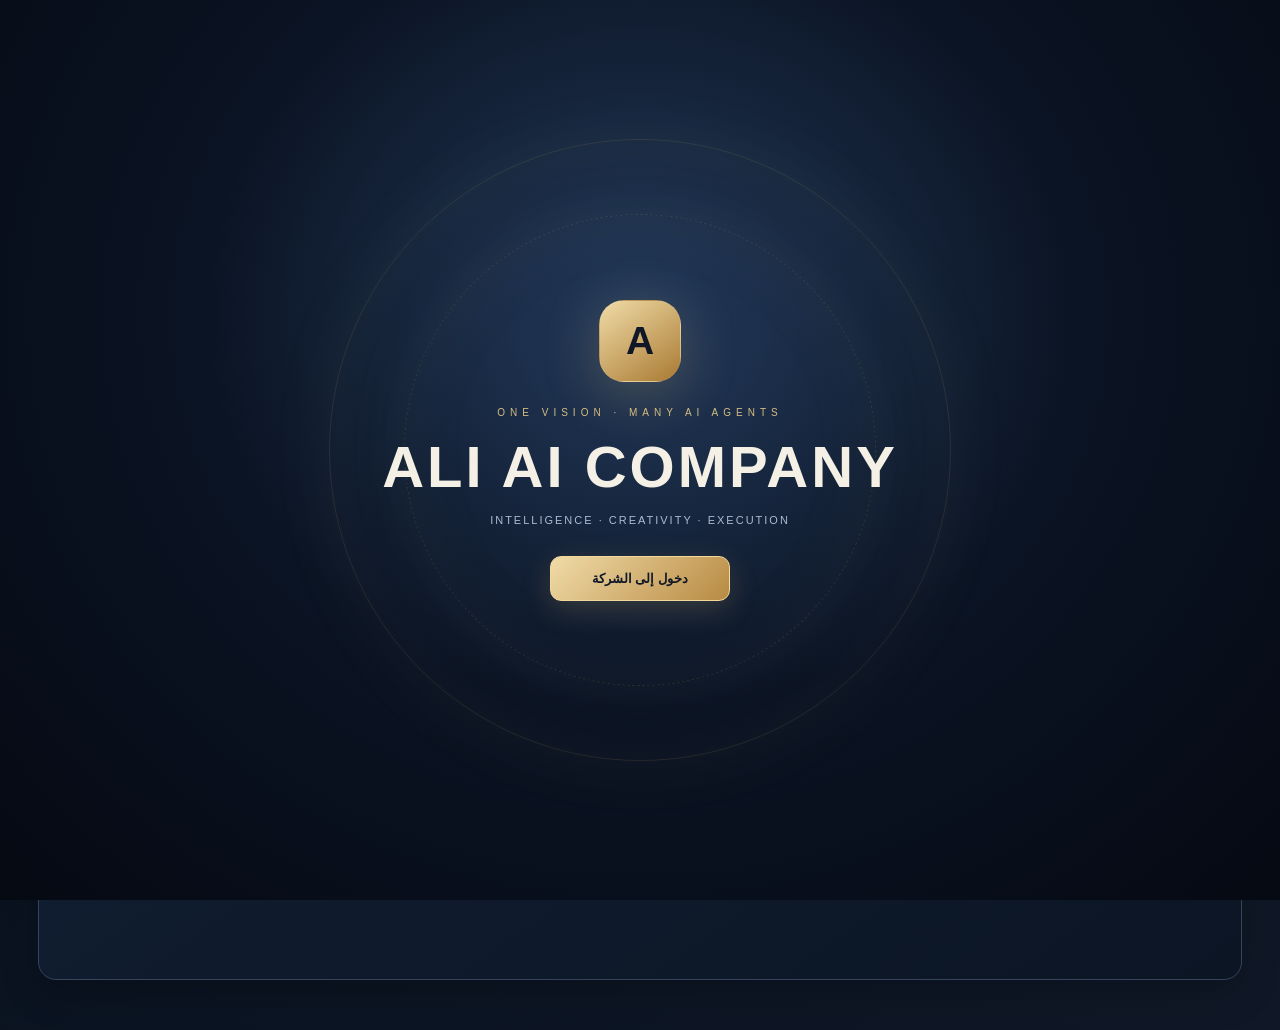
==== index.html @ aee8dacb "Fix conversation unlock header routing" ====
<!doctype html><html lang="ar" dir="rtl"><head><meta charset="utf-8"><meta name="viewport" content="width=device-width,initial-scale=1"><meta name="theme-color" content="#071321"><title>ALI AI COMPANY — Ceiling View</title>
<style>
:root{--bg:#071321;--panel:#102238;--line:#344d65;--gold:#d9b66b;--muted:#9db1c5;--text:#eef4fa}*{box-sizing:border-box}body{margin:0;background:radial-gradient(ellipse at 50% -15%,#25425e,transparent 50%),var(--bg);color:var(--text);font-family:Tahoma,Arial}header{padding:15px 22px;display:flex;justify-content:space-between;align-items:center;border-bottom:1px solid #30445a;background:#081522}.brand{display:flex;gap:12px;align-items:center}.mark{width:43px;height:43px;border:1px solid var(--gold);border-radius:12px;display:grid;place-items:center;color:var(--gold);font-size:20px;font-weight:bold}.brand h1{font-size:16px;margin:0;letter-spacing:1px}.brand small{display:block;color:var(--muted);font-size:10px;margin-top:5px;letter-spacing:2px}.live{color:#91e5bf;background:#12352c;border:1px solid #326b59;border-radius:30px;padding:8px 12px;font-size:10px}main{max-width:1600px;margin:auto;padding:20px}.intro{display:flex;justify-content:space-between;align-items:end;gap:15px;margin-bottom:15px}.intro h2{font-size:23px;margin:0 0 7px}.intro p{font-size:12px;line-height:1.9;color:var(--muted);margin:0}.stats{display:flex;gap:8px;flex-wrap:wrap}.stat,.panel{background:linear-gradient(145deg,#12283e,#0b1929);border:1px solid var(--line);border-radius:14px}.stat{padding:9px 13px;min-width:95px}.stat b{display:block;color:var(--gold);font-size:19px}.stat span{font-size:10px;color:var(--muted)}.layout{display:grid;grid-template-columns:minmax(0,1fr) 290px;gap:14px}.panel{overflow:hidden;box-shadow:0 15px 45px #0004}.panelhead{padding:13px 15px;border-bottom:1px solid var(--line);display:flex;justify-content:space-between;font-size:12px}.panelhead span{font-size:10px;color:var(--muted)}.viewport{padding:10px;background:#071522;overflow:auto}.viewport canvas{display:block;width:100%;min-width:950px;height:auto;border-radius:7px}.controls{display:flex;flex-wrap:wrap;gap:8px;padding:12px}button{border:1px solid #405b73;border-radius:9px;background:#172e45;color:var(--text);padding:10px 13px;font:inherit;font-size:11px;cursor:pointer}button:hover{border-color:var(--gold);color:var(--gold)}button.primary{background:linear-gradient(135deg,#c49a4e,#e5cf91);color:#172538;border:0;font-weight:bold}.side{display:flex;flex-direction:column;gap:12px}.side .panel{padding:14px}.side h3{font-size:13px;margin:0 0 12px}.employees{display:flex;flex-direction:column;gap:6px;max-height:380px;overflow:auto}.employee{display:flex;align-items:center;gap:9px;padding:8px;border:1px solid transparent;border-radius:8px;cursor:pointer}.employee.active,.employee:hover{background:#1a334a;border-color:#647d94}.face{width:30px;height:30px;border-radius:9px;background:#2d455c;color:var(--gold);display:grid;place-items:center;font-size:10px}.employee strong{font-size:10px;display:block}.employee small{font-size:9px;color:var(--muted)}.detail,.note{font-size:11px;color:var(--muted);line-height:2}.detail b{color:var(--text)}.log{max-height:170px;overflow:auto}.log div{font-size:10px;line-height:1.8;border-right:2px solid var(--gold);padding:2px 9px;margin-bottom:7px}.log time{display:block;color:#849bb0;font-size:9px}.note{font-size:10px;line-height:1.8;margin:9px 0 0}@media(max-width:1000px){.layout{grid-template-columns:1fr}.side{display:grid;grid-template-columns:1fr 1fr}.intro{display:block}.stats{margin-top:12px}}.tabs{display:flex;gap:8px;flex-wrap:wrap;margin:18px 0 14px}.tabs button{padding:11px 18px;border-radius:10px}.tabs button.active{background:linear-gradient(135deg,#c49a4e,#e5cf91);color:#172538;border-color:#e5cf91;font-weight:bold}.tabview{display:none}.tabview.active{display:block}.directory-grid{display:grid;grid-template-columns:minmax(0,1fr) 320px;gap:14px}.company-grid{display:grid;grid-template-columns:repeat(2,minmax(0,1fr));gap:12px}.info-card{background:#0b1b2b;border:1px solid #344d65;border-radius:12px;padding:15px;line-height:2;font-size:12px}.info-card h3{color:#e4c47e;margin:0 0 8px;font-size:14px}.task-card{padding:12px;border:1px solid #344d65;border-radius:10px;background:#0b1b2b;font-size:11px;line-height:1.9}.task-card strong{color:#e4c47e}.task-meta{color:#9db1c5;margin-top:5px}@media(max-width:620px){.directory-grid,.company-grid{grid-template-columns:1fr}header{padding:12px}.brand h1{font-size:13px}.live{font-size:9px}main{padding:10px}.intro h2{font-size:19px}.side{display:flex}.viewport canvas{min-width:1000px}.controls button{flex:1}}

.account-head{display:flex;align-items:center;gap:8px;flex-wrap:wrap}.account-head button{font-size:10px}.assistant-layout{display:grid;grid-template-columns:minmax(0,1fr) 270px;gap:14px}.chat-panel{min-height:560px}.chat-gate{padding:30px 18px;text-align:center;max-width:620px;margin:auto}.chat-gate h3{color:var(--gold);font-size:20px}.chat-gate p{color:var(--muted);font-size:12px;line-height:2}.login-actions{display:flex;justify-content:center;gap:10px;flex-wrap:wrap;margin:22px 0}.login-link{display:inline-block;padding:12px 18px;border-radius:9px;background:#172e45;border:1px solid #526b82;color:#eef4fa;text-decoration:none;font-size:12px}.login-link:first-child{background:#e8eef5;color:#15283b}.chat-toolbar{display:flex;justify-content:space-between;align-items:center;padding:10px 14px;border-bottom:1px solid var(--line);gap:8px}.user-info{font-size:11px;color:var(--gold)}.chat-workspace{display:grid;grid-template-columns:minmax(0,1fr);min-height:450px}.conversation-sidebar{padding:12px;border-left:1px solid var(--line);background:#0a1928}.conversation-sidebar>b{font-size:11px;color:var(--gold)}#conversationList{display:flex;flex-direction:column;gap:8px;margin-top:10px}.conversation-library{padding:18px}.conversation-library-intro{font-size:12px;color:var(--muted);line-height:1.9;margin-bottom:14px}.conversation-library-list{display:grid;grid-template-columns:repeat(auto-fit,minmax(230px,1fr));gap:9px}.conversation-library-list .conversation-item{min-height:54px;padding:13px;text-align:right;white-space:normal;line-height:1.7;background:#101f32;border:1px solid #35445b;border-radius:12px;font-size:12px}.conversation-library-list .conversation-item:hover{background:#192b40;border-color:var(--gold)}.conversation-item{width:100%;text-align:right;font-size:10px;white-space:nowrap;overflow:hidden;text-overflow:ellipsis}.conversation-item.active{border-color:var(--gold);color:var(--gold)}.chat-main{display:flex;flex-direction:column;min-width:0}.chat-messages{height:360px;overflow:auto;padding:14px;display:flex;flex-direction:column;gap:10px}.chat-bubble{max-width:90%;padding:10px 12px;border-radius:11px;font-size:12px;line-height:1.9;white-space:pre-wrap;overflow-wrap:anywhere}.chat-bubble.user{align-self:flex-start;background:#1a354e}.chat-bubble.assistant{align-self:flex-end;background:#12352c;border:1px solid #326b59}.chat-compose{display:flex;gap:8px;padding:10px;border-top:1px solid var(--line)}.chat-compose textarea{flex:1;resize:vertical;min-height:48px;background:#091827;color:#eef4fa;border:1px solid #405b73;border-radius:8px;padding:10px;font:12px Tahoma}.chat-compose button{min-width:75px}.chat-main>.note{padding:0 12px 10px}.chat-gate .note{font-size:10px}.project-description{font-size:11px;line-height:1.8;color:var(--muted);margin-top:7px}@media(max-width:800px){.assistant-layout{grid-template-columns:1fr}.assistant-layout>.side{display:grid;grid-template-columns:1fr 1fr}.chat-workspace{grid-template-columns:1fr}.conversation-sidebar{border-left:0;border-bottom:1px solid var(--line)}#conversationList{flex-direction:column;overflow:visible}.conversation-item{min-width:0}.chat-messages{height:330px}.account-head .live{display:none}}@media(max-width:520px){.assistant-layout>.side{display:flex}.login-link{width:100%}.chat-toolbar{align-items:flex-start;flex-direction:column}}

/* ALI AI COMPANY — premium interface refresh */
:root{--bg:#070d18;--panel:#101b2b;--line:#293a52;--gold:#d8b56b;--muted:#9aaac0;--text:#f4f6fb}body{background:radial-gradient(ellipse at 50% -20%,#273a59 0,transparent 48%),linear-gradient(145deg,#070d18,#0b1422 60%,#101827);font-family:Inter,"Segoe UI",Tahoma,Arial,sans-serif}header{position:sticky;top:0;z-index:20;background:#080f1ddd;backdrop-filter:blur(18px);border-bottom:1px solid #d8b56b35;box-shadow:0 8px 35px #0004}.mark{border-radius:14px;background:linear-gradient(145deg,#e9d39a,#a97c35);color:#101827;border:1px solid #f5dfa6;box-shadow:0 0 24px #d8b56b33}.brand h1{letter-spacing:2.2px;font-weight:800}.brand small{letter-spacing:2.5px;color:#c2a66d}main{max-width:1500px;padding:24px 20px 50px}.intro{padding:25px 27px;border:1px solid #d8b56b38;border-radius:22px;background:linear-gradient(115deg,#15253aee,#0b1525ee 65%,#18243a);box-shadow:0 18px 55px #0004;align-items:center}.intro h2{font-size:clamp(22px,3vw,34px)}.intro p{font-size:12px;max-width:680px}.stat,.panel,.info-card,.task-card{border-color:#35445b;background:linear-gradient(145deg,#142238f5,#0b1524f5);box-shadow:0 14px 38px #0003}.panel{border-radius:18px}.panelhead{padding:15px 18px;background:#ffffff04}.tabs{gap:9px;margin:20px 0 16px}.tabs button{border-radius:12px;padding:12px 19px;background:#101d30}.tabs button.active{box-shadow:0 7px 22px #d8b56b25}.chat-panel{min-height:620px}.chat-gate{padding:48px 20px}.chat-gate h3{font-size:24px;color:#e7ca88}.chat-gate p{font-size:13px}.login-link{border-radius:12px;padding:13px 20px;transition:transform .2s,box-shadow .2s}.login-link:hover{transform:translateY(-2px);box-shadow:0 10px 25px #0005}.chat-workspace{min-height:510px}.chat-messages{height:420px;padding:20px}.chat-bubble{font-size:13px;border-radius:15px;padding:12px 15px}.chat-bubble.assistant{background:#172b32;border-color:#426c5e}.chat-compose{padding:14px}.chat-compose textarea{border-radius:13px;font:13px Tahoma;padding:13px}.chat-compose button,button{border-radius:11px;transition:transform .18s,border-color .18s,background .18s}.employee{padding:10px;border-radius:12px}.face{width:38px;height:38px;border-radius:13px;background:linear-gradient(145deg,#d6b66e,#6b7c9b);color:#101827;font-weight:800;box-shadow:inset 0 1px #fff8,0 5px 14px #0003}.employee strong{font-size:11px}.employee small{font-size:10px}.employee.active{background:#d8b56b12;border-color:#d8b56b66}.viewport{background:radial-gradient(ellipse at center,#17283a,#07111e);padding:14px}.viewport canvas{border:1px solid #d8b56b55;border-radius:13px;box-shadow:0 12px 35px #0005}.controls{padding:15px}.info-card{border-radius:15px;line-height:2.1}.info-card h3{color:#e6c982}.company-intro{position:fixed;inset:0;z-index:1000;display:grid;place-items:center;padding:24px;background:radial-gradient(ellipse at 50% 35%,#233a5b 0,#0b1424 48%,#050912 100%);transition:opacity .65s ease,visibility .65s ease}.company-intro.is-hidden{opacity:0;visibility:hidden;pointer-events:none}.company-intro:before,.company-intro:after{content:"";position:absolute;width:min(72vw,620px);height:min(72vw,620px);border:1px solid #d8b56b22;border-radius:50%;box-shadow:0 0 80px #d8b56b0c,inset 0 0 80px #d8b56b0b;animation:orbit 24s linear infinite}.company-intro:after{width:min(55vw,470px);height:min(55vw,470px);animation-direction:reverse;border-style:dashed}.intro-core{position:relative;z-index:1;text-align:center;max-width:720px;animation:rise .9s both}.intro-emblem{width:82px;height:82px;margin:0 auto 25px;border-radius:25px;display:grid;place-items:center;background:linear-gradient(145deg,#f0dba7,#a97a32);color:#101827;font-size:39px;font-weight:900;box-shadow:0 12px 55px #d8b56b40;border:1px solid #fff1}.intro-kicker{font-size:10px;letter-spacing:5px;color:#d7bd81;margin-bottom:15px}.intro-core h1{font-size:clamp(30px,6vw,58px);letter-spacing:3px;margin:0;color:#f5f0e5}.intro-core p{color:#aebbd0;letter-spacing:2px;font-size:11px;margin:14px 0 30px}.intro-enter{min-width:180px;padding:14px 24px;border:1px solid #f2d89b;background:linear-gradient(135deg,#f0dba7,#b88a43);color:#101827;font-weight:800;font-size:13px;box-shadow:0 8px 30px #d8b56b33}.intro-enter:hover{transform:translateY(-2px);box-shadow:0 13px 35px #d8b56b55}@keyframes orbit{to{transform:rotate(360deg)}}@keyframes rise{from{opacity:0;transform:translateY(18px)}to{opacity:1;transform:translateY(0)}}@media(max-width:700px){main{padding:13px 11px 35px}.intro{padding:20px 17px}.chat-panel{min-height:550px}.chat-messages{height:350px}.intro-core p{letter-spacing:1px}.company-intro:before{width:88vw;height:88vw}.company-intro:after{width:68vw;height:68vw}}@media(prefers-reduced-motion:reduce){*,*:before,*:after{animation-duration:.01ms!important;transition-duration:.01ms!important}}
/* ChatGPT-style workspace */
.chat-panel{min-height:680px}.chat-panel>.panelhead{display:none}.assistant-layout{grid-template-columns:1fr}.assistant-layout>.side{display:none}
.chat-toolbar{min-height:58px;background:#0b1727}.chat-toolbar-actions{display:flex;align-items:center;gap:8px;min-width:0}
.icon-action{width:40px;height:40px;padding:0;font-size:21px;border-radius:12px}.chat-menu-wrap{position:relative}
.conversation-menu{position:absolute;top:46px;left:0;z-index:60;width:230px;padding:7px;background:#101d30;border:1px solid #52627a;border-radius:13px;box-shadow:0 18px 45px #0009}
.conversation-menu[hidden]{display:none}.conversation-menu button{display:block;width:100%;text-align:right;padding:10px;background:transparent;border:0;font-size:12px}.conversation-menu button:hover{background:#20334b;color:#f0d28c}.danger-action{color:#ff9b9b}
.chat-current-title{display:flex;flex-direction:column;gap:3px;margin-right:5px;min-width:0}.chat-current-title strong{font-size:12px;white-space:nowrap;overflow:hidden;text-overflow:ellipsis}
.chat-workspace{grid-template-columns:270px minmax(0,1fr);min-height:610px}.conversation-sidebar{order:0;border-left:1px solid #293a52;background:#0a1422;max-height:680px;overflow:auto}
.sidebar-heading{font-size:11px;color:#d8b56b;font-weight:bold;margin:4px 5px 12px}.conversation-list{display:flex;flex-direction:column;gap:5px}
.conversation-row{display:flex;align-items:center;border-radius:10px;padding:3px;border:1px solid transparent}.conversation-row.active{background:#1a2b40;border-color:#b8944f66}
.conversation-row button{background:transparent;border:0;text-align:right;padding:9px 8px;min-width:0;flex:1;white-space:nowrap;overflow:hidden;text-overflow:ellipsis;font-size:11px}
.conversation-row .pin-mark{color:#e4c47e;font-size:10px;padding:0 5px}
.chat-main{order:1;min-height:610px;background:radial-gradient(ellipse at 50% 0,#14263b,#0a1422 70%)}
.chat-messages{height:520px;max-width:900px;width:100%;margin:0 auto;padding:28px 5%;gap:18px}
.chat-bubble{max-width:min(82%,760px);font-size:14px;line-height:2;padding:13px 17px;border-radius:18px}.chat-bubble.assistant{background:transparent;border:0;border-radius:0;padding:5px 10px;max-width:95%;font-size:14px}
.chat-compose{max-width:850px;width:calc(100% - 34px);margin:0 auto 10px;padding:10px;background:#142338;border:1px solid #41536a;border-radius:18px;align-items:flex-end}
.chat-compose textarea{min-height:48px;max-height:180px;resize:vertical;background:transparent;border:0;outline:none;font-size:14px;line-height:1.7}
.welcome-chat{margin:auto;text-align:center;max-width:520px;padding:35px 15px;color:#9aaac0}.welcome-mark{width:54px;height:54px;margin:0 auto 18px;display:grid;place-items:center;border-radius:18px;background:linear-gradient(145deg,#e9d39a,#a97c35);color:#101827;font-weight:900;font-size:26px}.welcome-chat h2{color:#f4f6fb;font-size:22px}.welcome-chat p{font-size:12px;line-height:2}
@media(max-width:800px){.chat-workspace{grid-template-columns:1fr}.conversation-sidebar{order:1;border-left:0;border-top:1px solid #293a52;max-height:170px}.chat-main{order:0}.conversation-list{flex-direction:row;overflow-x:auto}.conversation-row{min-width:170px}.chat-messages{height:430px;padding:20px 14px}.chat-current-title{max-width:45vw}}

/* Device-wide layout and reliable conversation menu */
html,body{width:100%;max-width:100%;overflow-x:hidden}
main,.layout,.tabview,.panel,.chat-panel,#accountArea,.chat-workspace,.chat-main{min-width:0;max-width:100%}
.chat-panel{overflow:visible!important;position:relative;isolation:isolate}
#accountArea{overflow:visible!important}
.chat-toolbar{display:flex!important;flex-direction:row!important;flex-wrap:wrap;justify-content:space-between;align-items:center;gap:10px;position:relative;z-index:30;overflow:visible!important;padding:10px 14px}
.chat-toolbar-actions{display:flex;flex-direction:row;direction:ltr;align-items:center;gap:9px;flex-wrap:wrap;min-width:0}
.chat-current-title{direction:rtl;text-align:right}
.icon-action{display:inline-flex!important;visibility:visible!important;opacity:1!important;align-items:center;justify-content:center;flex:0 0 44px;width:44px;height:44px;min-width:44px;padding:0!important;border:1px solid #d8b56b99!important;background:linear-gradient(145deg,#203752,#101e31)!important;color:#f6dfaa!important;font-size:25px!important;font-weight:700;box-shadow:0 5px 18px #0005}
.icon-action:focus-visible,.conversation-menu button:focus-visible{outline:2px solid #f0d28c;outline-offset:3px}
.chat-menu-wrap{position:relative;z-index:100;display:block;flex:0 0 auto}
.conversation-menu{display:none;position:absolute;top:calc(100% + 8px);left:0;right:auto;z-index:9999;width:min(260px,calc(100vw - 32px));max-height:min(72vh,520px);overflow-y:auto;overscroll-behavior:contain;padding:8px;background:#101d30;border:1px solid #d8b56b99;border-radius:14px;box-shadow:0 18px 55px #000c}
.conversation-menu.is-open{display:block!important;position:fixed!important;z-index:2147483000!important;max-width:calc(100vw - 24px)!important}
.conversation-menu button{display:block;width:100%;min-height:42px;text-align:right;padding:10px 12px;background:transparent;border:0;border-radius:9px;font-size:12px;white-space:normal}
.chat-workspace{display:grid;grid-template-columns:minmax(220px,270px) minmax(0,1fr);width:100%;min-height:610px;overflow:visible}
.conversation-sidebar{min-width:0;max-width:100%;overflow-y:auto;overflow-x:hidden}
.conversation-list{min-width:0}
.conversation-row{min-width:0}
.conversation-row button{min-width:0;overflow:hidden;text-overflow:ellipsis}
.chat-main{min-width:0;width:100%}
.chat-messages{width:100%;min-width:0;overflow-y:auto;overflow-x:hidden;overflow-wrap:anywhere}
.chat-bubble{max-width:min(92%,760px);overflow-wrap:anywhere;word-break:break-word}
.chat-compose{width:calc(100% - 28px);max-width:900px;min-width:0}
.chat-compose textarea{min-width:0;width:100%;overflow-wrap:anywhere}
.tabs{max-width:100%;overflow-x:auto;overscroll-behavior-x:contain;flex-wrap:nowrap;padding-bottom:5px}
.tabs button{flex:0 0 auto;white-space:nowrap}
.viewport{max-width:100%;overflow:hidden}
.viewport canvas{width:100%!important;max-width:100%;min-width:0!important;height:auto!important}
@media(min-width:1200px){main{padding-left:clamp(20px,3vw,42px);padding-right:clamp(20px,3vw,42px)}.chat-workspace{grid-template-columns:270px minmax(0,1fr)}}
@media(max-width:900px){.layout,.directory-grid{grid-template-columns:minmax(0,1fr)}.chat-workspace{grid-template-columns:minmax(0,1fr);min-height:0}.conversation-sidebar{order:2;max-height:190px;border-left:0;border-top:1px solid var(--line)}.chat-main{order:1}.conversation-list{display:flex;flex-direction:row;gap:8px;overflow-x:auto;overflow-y:hidden;padding-bottom:6px}.conversation-row{flex:0 0 min(220px,70vw)}.chat-messages{height:clamp(320px,55vh,540px)}}
@media(max-width:600px){header{padding:10px 12px;gap:8px;flex-wrap:wrap}.brand{min-width:0;gap:8px}.brand h1{font-size:12px;letter-spacing:1px}.brand small{font-size:8px;letter-spacing:1px}.live{padding:6px 9px}main{padding:10px 9px 28px}.intro{padding:17px 14px;border-radius:15px}.tabs{gap:6px;margin:12px 0}.tabs button{padding:10px 12px;font-size:10px}.chat-panel{min-height:0}.chat-toolbar{padding:8px;gap:8px}.chat-toolbar-actions{gap:7px}.icon-action{width:42px;height:42px;min-width:42px;flex-basis:42px;font-size:24px!important}.chat-current-title{max-width:calc(100vw - 145px)}.chat-current-title strong{font-size:11px}.chat-messages{height:clamp(300px,52vh,440px);padding:16px 10px}.chat-bubble{max-width:96%;font-size:13px}.chat-compose{width:calc(100% - 16px);margin:0 auto 8px;padding:8px;gap:6px}.chat-compose textarea{font-size:13px;min-height:44px}.chat-compose button{min-width:58px;padding:9px}.conversation-menu{left:0;right:auto;width:min(250px,calc(100vw - 28px));max-height:65vh}.conversation-sidebar{max-height:155px;padding:9px}.conversation-row{flex-basis:190px}.side{min-width:0}.stats{gap:6px}.stat{min-width:0;flex:1 1 85px}}
@media(max-width:360px){.chat-current-title{max-width:calc(100vw - 130px)}.chat-current-title .user-info{display:none}.chat-toolbar{gap:5px}.icon-action{width:39px;height:39px;min-width:39px;flex-basis:39px}.chat-compose{flex-wrap:wrap}.chat-compose button{width:100%}.brand small{display:none}}
@media(orientation:landscape) and (max-height:500px){.chat-messages{height:42vh}.conversation-menu{max-height:55vh}.company-intro{padding:12px}}
@media(prefers-reduced-motion:reduce){html:focus-within{scroll-behavior:auto}*,*:before,*:after{scroll-behavior:auto!important}}
</style></head><body>
<div class="company-intro" id="companyIntro" aria-label="ALI AI COMPANY"><div class="intro-core"><div class="intro-emblem">A</div><div class="intro-kicker">ONE VISION · MANY AI AGENTS</div><h1>ALI AI COMPANY</h1><p>INTELLIGENCE · CREATIVITY · EXECUTION</p><button class="intro-enter" id="enterCompany" type="button">دخول إلى الشركة</button></div></div>
<header><div class="brand"><div class="mark">A</div><div><h1>ALI AI COMPANY</h1><small>ONE VISION · MANY AI AGENTS</small></div></div><div class="account-head"><span id="authStatus" class="live">● منصة الذكاء الاصطناعي</span><button id="headerLogin" class="primary" type="button">تسجيل الدخول</button><button id="headerLogout" type="button" style="display:none">تسجيل الخروج</button></div></header>
<main><section class="intro"><div><h2>مساحة العمل الذكية</h2><p>كل أدواتك ومحادثاتك ومشاريعك في مكان واحد.</p></div><div class="stats"><div class="stat"><b id="staffCount">30</b><span>موظفاً افتراضياً</span></div><div class="stat"><b id="atdesks">30</b><span>على مكاتبهم</span></div><div class="stat"><b id="done">0</b><span>أنشطة المحاكاة</span></div></div></section>
<nav class="tabs" aria-label="أقسام الشركة"><button class="active" data-tab="assistantTab">المساعد الذكي</button><button data-tab="conversationsTab">محادثاتي</button><button data-tab="requests">مشاريعي</button><button data-tab="buildingTab">مبنى الشركة</button><button data-tab="employeesTab">الموظفون</button><button data-tab="companyTab">عن الشركة</button></nav><section class="tabview active" id="assistantTab"><div class="assistant-layout"><section class="panel chat-panel"><div class="panelhead"><b>مساعد ALI AI</b><span>ALI AI ASSISTANT</span></div><div id="chatGate" class="chat-gate"><h3>أهلاً بك في ALI AI</h3><p>سجّل الدخول وابدأ مساحة عملك الخاصة.</p><div class="login-actions"><a id="googleLogin" class="login-link" href="https://ali-ai-company-cloud.omf09947.workers.dev/auth/google/start">المتابعة باستخدام Google</a><a id="githubLogin" class="login-link" href="https://ali-ai-company-cloud.omf09947.workers.dev/auth/github/start">المتابعة باستخدام GitHub</a></div></div><div id="accountArea" style="display:none"><div class="chat-toolbar"><div class="chat-toolbar-actions"><button id="newConversation" class="icon-action new-chat-trigger" type="button" title="محادثة جديدة" aria-label="محادثة جديدة">✎</button><div class="chat-menu-wrap"><button id="conversationMenuToggle" class="icon-action menu-trigger" type="button" aria-label="خيارات المحادثة" aria-expanded="false" title="خيارات المحادثة">⋯</button><div id="conversationMenu" class="conversation-menu"><button data-action="share">مشاركة</button><button data-action="rename">تغيير العنوان</button><button data-action="pin">تثبيت / إلغاء التثبيت</button><button data-action="lock">تعيين / إزالة رمز PIN</button><button data-action="add">إضافة إلى مشاريعي</button><button data-action="files">الملفات المرفوعة</button><button data-action="search">بحث في الدردشة</button><button data-action="install">إضافة إلى الشاشة الرئيسية</button><button data-action="archive">أرشفة / استعادة</button><button data-action="delete" class="danger-action">حذف المحادثة</button></div></div><div class="chat-current-title"><strong id="currentConversationTitle">محادثة جديدة</strong><span id="userInfo" class="user-info"></span></div></div></div><div class="chat-workspace"><div class="chat-main"><div id="chatMessages" class="chat-messages"><div class="welcome-chat"><div class="welcome-mark">A</div><h2>بماذا تفكر اليوم؟</h2><p>ابدأ محادثة جديدة، وسأساعدك في تحويل أفكارك إلى خطوات واضحة.</p></div></div><div class="chat-compose"><textarea id="chatInput" rows="2" maxlength="6000" placeholder="اكتب سؤالك أو العمل الذي تريد المساعدة به..."></textarea><button class="primary" id="sendChat" type="button">إرسال</button></div><div id="chatNotice" class="note">تُحفظ رسائلك تلقائياً ضمن حسابك.</div></div></div></div></section><aside class="side"><section class="panel" style="padding:17px"><h3>مساحة عملك</h3><p class="detail">محادثاتك ومشاريعك محفوظة ضمن حسابك.</p></section><section class="panel" style="padding:17px"><h3>ALI AI COMPANY</h3><p class="detail">منصة واحدة لأفكارك وأعمالك.</p></section></aside></div></section>
<section class="tabview" id="conversationsTab"><section class="panel"><div class="panelhead"><b>محادثاتي</b><span>محادثاتك المحفوظة في حسابك</span></div><div class="conversation-library"><div class="conversation-library-intro">اختر محادثة لفتحها ومتابعة الحديث من حيث توقفت.</div><div id="conversationArchiveList" class="conversation-library-list"><div class="note">سجّل الدخول لعرض محادثاتك.</div></div></div></section></section>
<section class="tabview" id="buildingTab"><div class="layout"><section class="panel"><div class="panelhead"><b>مقر ALI AI COMPANY</b><span>HEADQUARTERS</span></div><div class="viewport"><canvas id="scene" width="1400" height="1100"></canvas></div><div class="controls"><button class="primary" id="start">▶ تشغيل يوم العمل</button><button id="pause">إيقاف مؤقت</button><button id="call">استدعاء المحدد للمدير</button><button id="meet">اجتماع جماعي</button><button id="return">عودة للمكاتب</button></div></section>
<aside class="side"><section class="panel"><h3>حركة المقر</h3><div class="log" id="log"><div>تم فتح كاميرا السقف الافتراضية.<time>الآن</time></div></div></section></aside></div></section>
<section class="tabview" id="requests"><section class="panel"><div class="panelhead"><b>مشاريعي المحفوظة</b><span>خاصة بحسابك فقط</span></div><div style="padding:15px"><div id="projectCreator" style="display:none;margin-bottom:16px"><label for="projectBrief" style="display:block;color:var(--gold);font-size:12px;margin-bottom:8px">إنشاء مشروع جديد</label><textarea id="projectBrief" rows="3" maxlength="5000" placeholder="اكتب فكرة المشروع والنتيجة التي تريد الوصول إليها..." style="width:100%;resize:vertical;min-height:86px;background:#091827;color:#eef4fa;border:1px solid #405b73;border-radius:9px;padding:12px;font:12px Tahoma"></textarea><div style="display:flex;align-items:center;gap:10px;flex-wrap:wrap;margin-top:9px"><button class="primary" id="createProject" type="button">إنشاء خطة المشروع</button><span id="projectNotice" class="note" aria-live="polite"></span></div></div><div id="taskBoard" style="display:grid;grid-template-columns:repeat(auto-fit,minmax(260px,1fr));gap:10px"><div class="note">سجّل الدخول لعرض مشاريعك المحفوظة.</div></div><button id="refreshProjects" style="margin-top:14px">تحديث المشاريع</button><p class="note">تُحفظ المشاريع في حسابك السحابي، ولا تظهر للمستخدمين الآخرين.</p></div></section></section>
<section class="tabview" id="employeesTab"><div class="directory-grid"><section class="panel"><div class="panelhead"><b>دليل موظفي الشركة</b><span>فريق ALI AI</span></div><div class="employees" id="employees" style="padding:12px;max-height:680px"></div></section><section class="panel" style="padding:16px"><h3>ملف الموظف</h3><div class="detail" id="detail">—</div></section></div></section>
<section class="tabview" id="companyTab"><div class="company-grid"><div class="info-card"><h3>ALI AI COMPANY</h3><b>ONE VISION · MANY AI AGENTS</b><br>منصة ذكية تجمع فرق العمل والأفكار والمشاريع.</div><div class="info-card"><h3>الإدارة والعمليات</h3>المدير التنفيذي · إدارة المشاريع · تنسيق العمليات · التخطيط.</div><div class="info-card"><h3>التطوير والتقنية</h3>برمجة المواقع · التطبيقات · الأنظمة · البيانات · الجودة.</div><div class="info-card"><h3>التصميم والإبداع</h3>الهوية البصرية · تجربة المستخدم · التصميم · النمذجة والتحريك · الإنتاج المرئي.</div><div class="info-card"><h3>الذكاء الاصطناعي</h3>البحث · الوكلاء الذكيون · الأتمتة · تنظيم سير العمل.</div><div class="info-card"><h3>مرافق المقر</h3>الإدارة · قاعة الاجتماعات · الاستقبال · أقسام العمل · الاستراحة.</div></div></section></main>
<script>
document.getElementById("enterCompany").addEventListener("click",()=>document.getElementById("companyIntro").classList.add("is-hidden"));
const cv=document.getElementById('scene'),c=cv.getContext('2d');
const names=[['مساعد المدير','EA','الإدارة'],['مدير المشاريع','PM','الإدارة'],['منسق العمليات','OPS','العمليات'],['محلل الأعمال','BA','التخطيط'],['مسؤول الدعم','SUP','الدعم'],['المبرمج الأول','DEV','التطوير'],['مطور الواجهات','UI','التطوير'],['مهندس الأنظمة','SYS','التقنية'],['محلل البيانات','DATA','البيانات'],['مسؤول الجودة','QA','الجودة'],['باحث السوق','RES','البحث'],['كاتب المحتوى','COPY','الإعلام'],['مصمم الهوية','DES','التصميم'],['مسؤول التسويق','MKT','التسويق'],['منسق الإبداع','CRE','التصميم'],['مطور مواقع الويب','WEB','الويب'],['مهندس الواجهات الأمامية','FE','الويب'],['مهندس البرمجيات الخلفية','BE','التطوير'],['مطور تطبيقات الهاتف','APP','التطبيقات'],['مصمم تجربة المستخدم','UX','التصميم'],['مصمم الجرافيك','GFX','التصميم'],['فنان النمذجة ثلاثية الأبعاد','3D','بلندر'],['مصمم التحريك والمؤثرات','MOT','بلندر'],['محرر الفيديو','VID','الإعلام'],['باحث أدوات الذكاء الاصطناعي','AI','الذكاء الاصطناعي'],['مهندس الأتمتة والبايثون','PY','الأتمتة'],['مختبر البرمجيات','TEST','الجودة'],['المحاسب','ACC','المالية'],['مسؤول خدمة العملاء','CS','خدمة العملاء'],['منسق الموارد والمشتريات','ADM','الإدارة']];
const rooms=[{x:45,y:300,w:420,h:490,n:'الإدارة والعمليات والمالية',col:'#263e50'},{x:490,y:300,w:420,h:490,n:'البرمجة والتقنية والذكاء الاصطناعي',col:'#244457'},{x:935,y:300,w:420,h:490,n:'التصميم والإعلام والبحث',col:'#3c3c4d'}];
const desks=[];rooms.forEach((r,k)=>[r.y+75,r.y+165,r.y+255,r.y+345,r.y+435].forEach(y=>[r.x+115,r.x+305].forEach(x=>desks.push({x,y,room:k}))));
const agents=names.map((n,i)=>({id:i,name:n[0],code:n[1],dept:n[2],x:desks[i].x,y:desks[i].y+37,home:{x:desks[i].x,y:desks[i].y+37},path:[],state:'على مكتبه',task:'يعمل على الحاسوب',wait:0,phase:i*.7}));
let selected=0,running=false,last=0,clock=0,done=0;let companyTasks=[];let taskSeq=1;try{companyTasks=JSON.parse(localStorage.getItem('aliCompanyTasks')||'[]');taskSeq=companyTasks.reduce((m,t)=>Math.max(m,(t.id||0)+1),1)}catch(e){companyTasks=[]}
const manager={x:205,y:155};
function box(x,y,w,h,col,stroke='#72889b',lw=3){c.fillStyle=col;c.fillRect(x,y,w,h);c.strokeStyle=stroke;c.lineWidth=lw;c.strokeRect(x,y,w,h)}
function txt(t,x,y,size=15,col='#e6eef5'){c.fillStyle=col;c.font='bold '+size+'px Tahoma';c.textAlign='center';c.direction='rtl';c.fillText(t,x,y)}
function desk(x,y){c.fillStyle='#0006';c.fillRect(x-48,y-20,96,58);box(x-49,y-24,98,52,'#765a3b','#c5a36b',2);c.fillStyle='#172d40';c.fillRect(x-18,y-18,36,22);c.fillStyle='#86abc2';c.fillRect(x-15,y-15,30,16);c.fillStyle='#d7b97e';c.fillRect(x-10,y+9,20,4);c.fillStyle='#253d50';c.beginPath();c.arc(x,y+51,14,0,Math.PI*2);c.fill();c.strokeStyle='#718ba0';c.stroke()}
function room(r){box(r.x,r.y,r.w,r.h,r.col,'#8296a7',5);c.fillStyle='#ffffff08';c.fillRect(r.x+7,r.y+7,r.w-14,r.h-14);txt(r.n,r.x+r.w/2,r.y+28,16)}
function building(){
c.clearRect(0,0,1400,920);let g=c.createLinearGradient(0,0,1400,920);g.addColorStop(0,'#2b4352');g.addColorStop(1,'#142a3a');c.fillStyle=g;c.fillRect(0,0,1400,920);
for(let x=0;x<1400;x+=28)for(let y=0;y<920;y+=28){c.fillStyle=((x+y)/28)%2?'#ffffff05':'#00000009';c.fillRect(x,y,28,28)}
box(25,25,1350,870,'#1b3040','#aab7c2',9);
box(50,50,315,185,'#343b40','#c4a66b',4);txt('مكتب المدير التنفيذي',207,80,17,'#f0d69a');desk(207,143);txt('CEO',207,220,11,'#f0d69a');
box(390,50,405,185,'#263f4b','#789b9a',4);txt('قاعة الاجتماعات',592,80,17);c.fillStyle='#536e7e';c.beginPath();c.ellipse(592,151,112,40,0,0,Math.PI*2);c.fill();c.strokeStyle='#a2b8c4';c.lineWidth=3;c.stroke();for(let i=0;i<6;i++){let a=i*Math.PI/3;c.fillStyle='#263c4e';c.beginPath();c.arc(592+Math.cos(a)*140,151+Math.sin(a)*58,12,0,Math.PI*2);c.fill()}
box(820,50,525,185,'#293f4d','#788da0',4);txt('الاستقبال والخدمات',1080,82,17);box(955,120,250,52,'#765d40','#c6a46c',2);txt('استقبال الشركة',1080,153,13,'#fff0d0');
box(50,250,1295,30,'#566b7a','#a2b0ba',1);txt('الممر الرئيسي العلوي',700,271,11,'#f2dfb6');box(675,280,50,570,'#566b7a','#a2b0ba',1);box(50,810,1295,50,'#566b7a','#a2b0ba',1);txt('الممر الرئيسي — تنقل الموظفين بين الأقسام',700,841,14,'#f2dfb6');
rooms.forEach(room);rooms.forEach((r,k)=>{for(let j=0;j<10;j++){let d=desks[k*10+j];desk(d.x,d.y);txt('مكتب '+(k*10+j+1),d.x,d.y-34,9,'#f0d39a')}});
box(50,885,1295,170,'#203747','#758b9d',3);txt('الخدمات والطباعة والاستراحة',700,915,15);box(120,950,225,65,'#465d6b','#9aabb6',2);txt('الطابعة المركزية',232,988,13);box(520,950,260,65,'#465d6b','#9aabb6',2);txt('منطقة الاستراحة',650,988,13);box(1035,950,225,65,'#465d6b','#9aabb6',2);txt('أرشيف الملفات',1147,988,13)
}
function person(a){
 const x=a.x,y=a.y+Math.sin(a.phase*5)*1.2,shirt=['#b77d5f','#628db1','#927ba9','#6c9b86','#bd985b'][a.id%5],hair=['#30251f','#45362b','#202b36'][a.id%3];
 c.save();
 c.fillStyle='#0008';c.beginPath();c.ellipse(x,y+17,15,5,0,0,Math.PI*2);c.fill();
 c.lineCap='round';c.lineJoin='round';
 c.strokeStyle='#29384a';c.lineWidth=5;c.beginPath();c.moveTo(x-4,y+10);c.lineTo(x-6,y+19);c.moveTo(x+4,y+10);c.lineTo(x+6,y+19);c.stroke();
 c.fillStyle='#29384a';c.fillRect(x-9,y+18,7,3);c.fillRect(x+3,y+18,7,3);
 c.strokeStyle=shirt;c.lineWidth=5;c.beginPath();c.moveTo(x-7,y-1);c.lineTo(x-13,y+8);c.moveTo(x+7,y-1);c.lineTo(x+13,y+8);c.stroke();
 c.fillStyle=shirt;c.beginPath();c.moveTo(x-7,y-6);c.quadraticCurveTo(x,y-10,x+7,y-6);c.lineTo(x+8,y+11);c.quadraticCurveTo(x,y+15,x-8,y+11);c.closePath();c.fill();
 c.fillStyle='#e6c58e';c.beginPath();c.moveTo(x-3,y-6);c.lineTo(x,y-1);c.lineTo(x+3,y-6);c.fill();
 c.fillStyle='#d7a47e';c.fillRect(x-2,y-12,4,7);c.beginPath();c.ellipse(x,y-17,8,9,0,0,Math.PI*2);c.fill();
 c.fillStyle=hair;c.beginPath();c.arc(x,y-19,8,Math.PI,Math.PI*2);c.quadraticCurveTo(x+7,y-18,x+6,y-15);c.quadraticCurveTo(x,y-18,x-7,y-14);c.closePath();c.fill();
 c.fillStyle='#35251e';c.beginPath();c.arc(x-3,y-16,1,0,Math.PI*2);c.arc(x+3,y-16,1,0,Math.PI*2);c.fill();
 c.strokeStyle='#8c5e49';c.lineWidth=1;c.beginPath();c.arc(x,y-13,2,0.2,Math.PI-.2);c.stroke();
 c.fillStyle='#f0d89d';c.fillRect(x+3,y+1,3,5);
 if(a.state==='على مكتبه'){c.fillStyle='#8de0b7';c.beginPath();c.arc(x+13,y-25,3,0,Math.PI*2);c.fill()}
 c.fillStyle='#f3f5f7';c.font='10px Tahoma';c.textAlign='center';c.direction='rtl';c.fillText(a.name,x,y+34);
 if(a.id===selected){c.strokeStyle='#f2cb73';c.lineWidth=2;c.beginPath();c.ellipse(x,y+1,19,31,0,0,Math.PI*2);c.stroke()}
 c.restore();
}
function render(){building();agents.forEach(person);c.fillStyle='#e6ca8d';c.beginPath();c.arc(manager.x,manager.y,10,0,Math.PI*2);c.fill();c.fillStyle='#172333';c.fillRect(manager.x-8,manager.y+8,16,17);txt('المدير',manager.x,manager.y+42,11,'#f2d99e');txt('كاميرا السقف',1290,880,10,'#d9e4ec')}
function route(a,dest){let k=desks[a.id].room,door=[255,700,1145][k];let p;if(dest==='manager')p=[[door,800],[700,835],[700,265],[207,265],[207,185]];else if(dest==='meeting')p=[[door,800],[700,835],[700,265],[592,265],[592,205]];else if(dest==='printer')p=[[door,800],[700,835],[700,875],[232,875],[232,935]];else p=[[door,800],[700,835],[700,265],[door,265],[a.home.x,a.home.y]];a.path=p;a.dest=dest;a.state=dest==='manager'?'عند المدير':dest==='meeting'?'في الاجتماع':dest==='printer'?'عند الطابعة':'راجع لمكتبه';a.task=dest==='manager'?'مراجعة العمل مع المدير':dest==='meeting'?'مناقشة مع الفريق':dest==='printer'?'طباعة مستندات':'العودة إلى مكتبه'}
function move(a,dt){if(!a.path.length)return;let p=a.path[0],dx=p[0]-a.x,dy=p[1]-a.y,d=Math.hypot(dx,dy),s=105*dt;if(d<s){a.x=p[0];a.y=p[1];a.path.shift()}else{a.x+=dx/d*s;a.y+=dy/d*s}a.phase+=dt*4;if(!a.path.length){if(a.dest==='return'){a.state='على مكتبه';a.task='يعمل على الحاسوب';a.dest=null}else a.wait=3}}
function tick(dt){agents.forEach(a=>{if(a.path.length)move(a,dt);else if(a.wait>0){a.wait-=dt;if(a.wait<=0){done++;document.getElementById('done').textContent=done;route(a,'return')}}});document.getElementById('atdesks').textContent=agents.filter(a=>a.state==='على مكتبه').length}
function log(s){let d=document.createElement('div');d.textContent=s;let t=document.createElement('time');t.textContent=new Date().toLocaleTimeString('ar-IQ',{hour:'2-digit',minute:'2-digit'});d.append(t);let l=document.getElementById('log');l.prepend(d);while(l.children.length>16)l.lastChild.remove()}
function renderTasks(){
 const board=document.getElementById('taskBoard');if(!board)return;board.innerHTML='';
 if(!companyTasks.length){board.innerHTML='<div class="note">لا توجد تكليفات بعد. أرسل أمراً للمدير لبدء إنشاء المهام.</div>';return}
 companyTasks.slice().reverse().forEach(t=>{
  const card=document.createElement('div');card.className='task-card';
  const title=document.createElement('strong');title.style.color='#e4c47e';title.textContent='طلب #'+t.id+' — '+t.status;card.append(title);
  const body=document.createElement('div');body.style.cssText='margin-top:4px;color:#eef4fa';body.textContent=t.command;card.append(body);
  const team=document.createElement('div');team.style.cssText='color:#9db1c5;margin-top:4px';team.textContent='الفريق: '+t.team.join('، ');team.className='task-meta';card.append(team);const date=document.createElement('div');date.className='task-meta';date.textContent='وقت التسجيل: '+new Date(t.created).toLocaleString('ar-IQ');card.append(date);board.append(card);
 });
}
function saveTasks(){try{localStorage.setItem('aliCompanyTasks',JSON.stringify(companyTasks))}catch(e){log('تعذر حفظ المهام على هذا الجهاز.')}}
const API_BASE = "https://ali-ai-company-cloud.omf09947.workers.dev";
let sessionToken = localStorage.getItem("aliUserSession") || "";
let activeConversationId = "";
const conversationUnlockTokens = Object.create(null);
let currentUser = null;

async function api(path, options = {}) {
  const headers = { ...(options.headers || {}) };
  if (sessionToken) headers.Authorization = "Bearer " + sessionToken;
  const conversationPathMatch = path.match(/\/api\/conversations\/([a-f0-9-]+)/i);
  if (conversationPathMatch && conversationUnlockTokens[conversationPathMatch[1]]) headers["X-Conversation-Unlock"] = conversationUnlockTokens[conversationPathMatch[1]];
  if (options.body && !headers["Content-Type"]) headers["Content-Type"] = "application/json";
  const response = await fetch(API_BASE + path, { ...options, headers });
  let data = {};
  try { data = await response.json(); } catch {}
  if (!response.ok) throw new Error(data.error || "تعذر الاتصال بالخدمة.");
  return data;
}
function showSignedOut(message) {
  currentUser = null;
  document.getElementById("chatGate").style.display = "block";
  document.getElementById("accountArea").style.display = "none";
  document.getElementById("projectCreator").style.display = "none";
  document.getElementById("headerLogin").style.display = "inline-block";
  document.getElementById("headerLogout").style.display = "none";
  document.getElementById("authStatus").textContent = "● لم يتم تسجيل الدخول";
  if (message) document.getElementById("chatNotice").textContent = message;
}
function appendChatMessage(role, content) {
  const area = document.getElementById("chatMessages");
  const empty = area.querySelector(".note");
  if (empty) empty.remove();
  const bubble = document.createElement("div");
  bubble.className = "chat-bubble " + role;
  bubble.textContent = content;
  area.append(bubble);
  area.scrollTop = area.scrollHeight;
}
let conversationCache = [];
async function loadConversations() {
  conversationCache = await api("/api/conversations");
  const library = document.getElementById("conversationArchiveList");
  if (library) {
    library.replaceChildren();
    const items = [...conversationCache].sort((a,b) => Number(!!b.pinned)-Number(!!a.pinned));
    if (!items.length) {
      const empty = document.createElement("div");
      empty.className = "note";
      empty.textContent = "لا توجد محادثات محفوظة بعد. ابدأ محادثة جديدة من تبويب المساعد.";
      library.append(empty);
    } else {
      items.forEach(item => {
        const button = document.createElement("button");
        button.type = "button";
        button.className = "conversation-item" + (item.id === activeConversationId ? " active" : "");
        button.textContent = (item.pinned ? "📌 " : "") + (item.locked ? "🔒 " : "") + item.title + (item.archived ? " · مؤرشفة" : "");
        button.title = item.title;
        button.onclick = () => openConversation(item.id);
        library.append(button);
      });
    }
  }
  const active = conversationCache.find(x => x.id === activeConversationId);
  if (active) document.getElementById("currentConversationTitle").textContent = active.title;
}
async function openConversation(id) {
  document.querySelector('[data-tab="assistantTab"]').click();
  activeConversationId=id;
  const item=conversationCache.find(x=>x.id===id);
  const area=document.getElementById("chatMessages");
  area.replaceChildren();
  if(item?.locked && !conversationUnlockTokens[id]) {
    const pin=prompt("هذه المحادثة محمية برمز PIN. أدخل الرمز لفتحها:");
    if(pin===null){activeConversationId="";area.textContent="تم إلغاء فتح المحادثة.";return;}
    const result=await api("/api/conversations/"+id+"/unlock",{method:"POST",body:JSON.stringify({pin})});
    conversationUnlockTokens[id]=result.token;
  }
  const messages=await api("/api/conversations/"+id+"/messages");
  if(messages.length) messages.forEach(m=>appendChatMessage(m.role,m.content));
  else {const e=document.createElement("div");e.className="welcome-chat";e.innerHTML="<h2>محادثة جديدة</h2><p>اكتب رسالتك للبدء.</p>";area.append(e);}
  await loadConversations();
  document.getElementById("chatInput").disabled=false;
  document.getElementById("sendChat").disabled=false;
  document.getElementById("chatNotice").textContent=item?.locked?"تم فتح المحادثة مؤقتاً لهذه الجلسة.":"تُحفظ محادثاتك تلقائياً.";
}
async function createConversation() {
  const item=await api("/api/conversations",{method:"POST",body:JSON.stringify({title:"محادثة جديدة"})});
  activeConversationId=item.id;
  document.getElementById("chatMessages").innerHTML='<div class="welcome-chat"><div class="welcome-mark">A</div><h2>بماذا تفكر اليوم؟</h2><p>اكتب أول رسالة للبدء.</p></div>';
  document.getElementById("chatInput").disabled=false; document.getElementById("sendChat").disabled=false;
  document.getElementById("currentConversationTitle").textContent=item.title;
  document.getElementById("chatInput").focus(); await loadConversations();
}
async function runConversationAction(action) {
  const item=conversationCache.find(x=>x.id===activeConversationId);
  if(!item){document.getElementById("chatNotice").textContent="اختر محادثة أولاً.";return;}
  document.getElementById("conversationMenu").classList.remove("is-open");document.getElementById("conversationMenuToggle").setAttribute("aria-expanded","false");
  if(action==="rename"){const title=prompt("عنوان المحادثة:",item.title);if(title===null||!title.trim())return;await api("/api/conversations/"+item.id,{method:"PATCH",body:JSON.stringify({title:title.trim()})});}
  else if(action==="lock"){
    if(item.locked){
      const pin=prompt("أدخل رمز PIN الحالي:");
      if(pin===null)return;
      const result=await api("/api/conversations/"+item.id+"/unlock",{method:"POST",body:JSON.stringify({pin})});
      conversationUnlockTokens[item.id]=result.token;
      if(confirm("تم فتح المحادثة. هل تريد إزالة رمز PIN نهائياً؟")){
        await api("/api/conversations/"+item.id+"/lock",{method:"DELETE"});
        delete conversationUnlockTokens[item.id];
        document.getElementById("chatNotice").textContent="تمت إزالة حماية الرمز من المحادثة.";
      } else document.getElementById("chatNotice").textContent="تم فتح المحادثة مؤقتاً لمدة 30 دقيقة.";
    } else {
      const pin=prompt("أنشئ رمز PIN رقمياً من 4 إلى 12 رقماً:");
      if(pin===null)return;
      const confirmPin=prompt("أعد إدخال الرمز للتأكيد:");
      if(confirmPin===null)return;
      if(pin!==confirmPin){alert("الرمزان غير متطابقين.");return;}
      await api("/api/conversations/"+item.id+"/lock",{method:"POST",body:JSON.stringify({pin})});
      delete conversationUnlockTokens[item.id];
      document.getElementById("chatMessages").replaceChildren();
      document.getElementById("chatInput").disabled=true;
      document.getElementById("sendChat").disabled=true;
      document.getElementById("chatNotice").textContent="تم قفل المحادثة. أدخل رمز PIN عند فتحها.";
    }
  }
  else if(["pin","archive"].includes(action)){const key={pin:"pinned",archive:"archived"}[action];await api("/api/conversations/"+item.id,{method:"PATCH",body:JSON.stringify({[key]:!item[key]})});if(action==="archive"&&!item.archived){activeConversationId="";document.getElementById("chatMessages").innerHTML="<div class=welcome-chat><h2>تمت الأرشفة</h2></div>";}}
  else if(action==="delete"){if(!confirm("حذف المحادثة نهائياً؟"))return;await api("/api/conversations/"+item.id,{method:"DELETE"});delete conversationUnlockTokens[item.id];activeConversationId="";document.getElementById("chatMessages").innerHTML="<div class=welcome-chat><h2>محادثة جديدة</h2></div>";}
  else if(action==="share"){const ms=await api("/api/conversations/"+item.id+"/messages");const txt=item.title+"\n\n"+ms.map(m=>(m.role==="user"?"أنت":"ALI AI")+": "+m.content).join("\n\n");if(navigator.share)await navigator.share({title:item.title,text:txt});else{await navigator.clipboard.writeText(txt);document.getElementById("chatNotice").textContent="تم نسخ نص المحادثة.";}}
  else if(action==="search"){const q=prompt("ابحث داخل هذه المحادثة:");if(!q)return;const ms=await api("/api/conversations/"+item.id+"/messages");const found=ms.filter(m=>m.content.toLowerCase().includes(q.toLowerCase()));const area=document.getElementById("chatMessages");area.replaceChildren();if(found.length)found.forEach(m=>appendChatMessage(m.role,m.content));else area.textContent="لا توجد نتائج.";document.getElementById("chatNotice").textContent="نتائج البحث: "+found.length;}
  else if(action==="files")document.getElementById("chatNotice").textContent="رفع الملفات يحتاج ربط مساحة تخزين آمنة؛ لم تُفعّل هذه الوظيفة بعد.";
  else if(action==="add")document.getElementById("chatNotice").textContent="ربط إضافة المحتوى إلى المشاريع سيكون ضمن المرحلة التالية.";
  else if(action==="install")document.getElementById("chatNotice").textContent="من قائمة المتصفح اختر إضافة إلى الشاشة الرئيسية إذا كان الخيار متاحاً.";
  await loadConversations();
}
async function loadProjects() {
  const board = document.getElementById("taskBoard");
  try {
    const projects = await api("/api/projects");
    board.replaceChildren();
    if (!projects.length) {
      const empty = document.createElement("div");
      empty.className = "note";
      empty.textContent = "لا توجد مشاريع محفوظة في حسابك بعد.";
      board.append(empty);
      return;
    }
    projects.forEach(project => {
      const card = document.createElement("article");
      card.className = "task-card";
      const title = document.createElement("strong");
      title.textContent = project.title;
      const status = document.createElement("div");
      status.className = "task-meta";
      status.textContent = "الحالة: " + project.status + " · " + new Date(project.created_at).toLocaleString("ar-IQ");
      const description = document.createElement("div");
      description.className = "project-description";
      description.textContent = project.description;
      const taskButton = document.createElement("button");
      taskButton.type = "button";
      taskButton.textContent = "عرض المهام";
      taskButton.style.marginTop = "10px";
      const taskList = document.createElement("div");
      taskList.style.marginTop = "10px";
      taskButton.onclick = async () => {
        taskButton.disabled = true;
        try {
          const tasks = await api("/api/projects/" + project.id + "/tasks");
          taskList.replaceChildren();
          tasks.forEach(task => {
            const row = document.createElement("div");
            row.className = "task-meta";
            row.style.padding = "7px 0";
            row.style.borderTop = "1px solid #35445b";
            row.textContent = task.title + " — " + task.department + " · " + task.status;
            taskList.append(row);
          });
          if (!tasks.length) taskList.textContent = "لا توجد مهام بعد.";
          taskButton.textContent = "تحديث المهام";
        } catch (error) {
          taskList.textContent = error.message;
        } finally {
          taskButton.disabled = false;
        }
      };
      card.append(title, status, description, taskButton, taskList);
      board.append(card);
    });
  } catch (error) {
    board.textContent = error.message;
  }
}
async function initializeAccount() {
  try {
    const result = await api("/api/auth/me");
    currentUser = result.user;
    document.getElementById("chatGate").style.display = "none";
    document.getElementById("accountArea").style.display = "block";
    document.getElementById("projectCreator").style.display = "block";
    document.getElementById("headerLogin").style.display = "none";
    document.getElementById("headerLogout").style.display = "inline-block";
    document.getElementById("authStatus").textContent = "● مسجل الدخول";
    document.getElementById("userInfo").textContent = "مرحباً، " + (currentUser.display_name || "مستخدم");
    await loadConversations();
    await loadProjects();
  } catch {
    localStorage.removeItem("aliUserSession");
    sessionToken = "";
    showSignedOut();
  }
}
function bytesToHex(bytes) {
  return Array.from(new Uint8Array(bytes), value => value.toString(16).padStart(2, "0")).join("");
}
async function startOAuth(provider) {
  const random = crypto.getRandomValues(new Uint8Array(32));
  let binary = "";
  random.forEach(value => binary += String.fromCharCode(value));
  const verifier = btoa(binary).replaceAll("+", "-").replaceAll("/", "_").replaceAll("=", "");
  const digest = await crypto.subtle.digest("SHA-256", new TextEncoder().encode(verifier));
  const challenge = bytesToHex(digest);
  sessionStorage.setItem("aliOAuthVerifier", verifier);
  location.href = API_BASE + "/auth/" + provider + "/start?code_challenge=" + challenge;
}
document.getElementById("googleLogin").addEventListener("click", event => {
  event.preventDefault();
  startOAuth("google").catch(() => showSignedOut("تعذر بدء تسجيل الدخول. حاول مرة أخرى."));
});
document.getElementById("githubLogin").addEventListener("click", event => {
  event.preventDefault();
  startOAuth("github").catch(() => showSignedOut("تعذر بدء تسجيل الدخول. حاول مرة أخرى."));
});
async function completeOAuthIfPresent() {
  const params = new URLSearchParams(location.search);
  const code = params.get("auth_code");
  if (!code) return;
  const verifier = sessionStorage.getItem("aliOAuthVerifier") || "";
  sessionStorage.removeItem("aliOAuthVerifier");
  document.getElementById("authStatus").textContent = "● جارٍ إكمال تسجيل الدخول";
  try {
    if (!verifier) throw new Error("انتهت جلسة المتصفح. ابدأ تسجيل الدخول من جديد.");
    const response = await fetch(API_BASE + "/api/auth/exchange", {
      method: "POST",
      headers: { "Content-Type": "application/json" },
      body: JSON.stringify({ code, verifier })
    });
    const data = await response.json();
    if (!response.ok) throw new Error(data.error || "تعذر إكمال تسجيل الدخول.");
    sessionToken = data.token;
    localStorage.setItem("aliUserSession", sessionToken);
    history.replaceState({}, document.title, location.pathname);
  } catch (error) {
    showSignedOut(error.message);
    history.replaceState({}, document.title, location.pathname);
  }
}
async function sendChat() {
  const input = document.getElementById("chatInput");
  const content = input.value.trim();
  if (!content || !sessionToken) return;
  try {
    if (!activeConversationId) await createConversation();
    appendChatMessage("user", content);
    input.value = "";
    document.getElementById("sendChat").disabled = true;
    document.getElementById("chatNotice").textContent = "المساعد يكتب الآن...";
    const result = await api("/api/chat", {
      method: "POST",
      headers: conversationUnlockTokens[activeConversationId] ? {"X-Conversation-Unlock":conversationUnlockTokens[activeConversationId]} : {},
      body: JSON.stringify({ conversation_id: activeConversationId, content })
    });
    appendChatMessage("assistant", result.reply);
    document.getElementById("chatNotice").textContent = "تم حفظ المحادثة في حسابك.";
    await loadConversations();
  } catch (error) {
    document.getElementById("chatNotice").textContent = error.message;
  } finally {
    document.getElementById("sendChat").disabled = false;
  }
}
document.getElementById("headerLogin").onclick = () => document.getElementById("assistantTab").scrollIntoView({ behavior: "smooth" });
document.getElementById("headerLogout").onclick = async () => {
  try { await api("/api/auth/logout", { method: "POST" }); } catch {}
  localStorage.removeItem("aliUserSession");
  sessionToken = "";
  activeConversationId = "";
  Object.keys(conversationUnlockTokens).forEach(id=>delete conversationUnlockTokens[id]);
  showSignedOut("تم تسجيل الخروج من حسابك.");
};
document.getElementById("newConversation").onclick=()=>createConversation().catch(e=>document.getElementById("chatNotice").textContent=e.message);
document.getElementById("conversationMenuToggle").onclick=(event)=>{event.preventDefault();event.stopPropagation();const btn=event.currentTarget;const m=document.getElementById("conversationMenu");const open=!m.classList.contains("is-open");if(open){const r=btn.getBoundingClientRect();const w=Math.min(260,window.innerWidth-24);m.style.position="fixed";m.style.width=w+"px";m.style.left=Math.max(12,Math.min(r.left,window.innerWidth-w-12))+"px";m.style.right="auto";m.style.top=Math.min(r.bottom+8,window.innerHeight-120)+"px";m.style.zIndex="2147483000";}m.classList.toggle("is-open",open);btn.setAttribute("aria-expanded",String(open));};
document.getElementById("conversationMenu").addEventListener("click",e=>{const a=e.target.closest("[data-action]")?.dataset.action;if(a)runConversationAction(a).catch(err=>document.getElementById("chatNotice").textContent=err.message);});
document.addEventListener("click",e=>{if(!e.target.closest(".chat-menu-wrap")){document.getElementById("conversationMenu").classList.remove("is-open");document.getElementById("conversationMenuToggle").setAttribute("aria-expanded","false");}});
document.getElementById("sendChat").onclick = sendChat;
document.getElementById("chatInput").addEventListener("keydown", event => {
  if (event.key === "Enter" && !event.shiftKey) { event.preventDefault(); sendChat(); }
});
document.getElementById("refreshProjects").onclick = loadProjects;
document.getElementById("createProject").onclick = async () => {
  const input = document.getElementById("projectBrief");
  const button = document.getElementById("createProject");
  const notice = document.getElementById("projectNotice");
  const brief = input.value.trim();
  if (brief.length < 8) {
    notice.textContent = "اكتب وصفاً أوضح للمشروع (8 أحرف على الأقل).";
    return;
  }
  button.disabled = true;
  notice.textContent = "جارٍ إعداد خطة المشروع وحفظها...";
  try {
    const result = await api("/api/projects/plan", {
      method: "POST",
      body: JSON.stringify({ brief })
    });
    input.value = "";
    notice.textContent = "تم حفظ خطة «" + result.title + "» وفيها " + result.tasks.length + " مهام.";
    await loadProjects();
  } catch (error) {
    notice.textContent = error.message;
  } finally {
    button.disabled = false;
  }
};
(async () => {
  await completeOAuthIfPresent();
  if (sessionToken) await initializeAccount();
  else showSignedOut();
})();
function select(i){selected=i;let a=agents[i];document.getElementById('detail').innerHTML='<b>'+a.name+'</b><br>القسم: '+a.dept+'<br>المكتب: '+(i+1)+'<br>الحالة: '+a.state+'<br>النشاط: '+a.task;document.querySelectorAll('.employee').forEach((e,j)=>e.classList.toggle('active',j===i));render()}
names.forEach((p,i)=>{let e=document.createElement('div');e.className='employee'+(i===0?' active':'');e.innerHTML='<div class="face">'+p[1].slice(0,2)+'</div><div><strong>'+p[0]+'</strong><small>'+p[2]+'</small></div>';e.onclick=()=>select(i);document.getElementById('employees').append(e)});
function call(){let a=agents[selected];if(a.path.length||a.wait){log('الموظف مشغول حالياً.');return}route(a,'manager');log('توجه '+a.name+' إلى مكتب المدير.')}
function meeting(){agents.forEach(a=>{if(!a.path.length&&!a.wait&&a.state==='على مكتبه')route(a,'meeting')});log('بدأ الاجتماع، والفريق يتوجه إلى قاعة الاجتماعات.')}
function home(){agents.forEach(a=>{a.wait=0;if(a.state!=='على مكتبه')route(a,'return')});log('صدرت تعليمات عودة الموظفين إلى مكاتبهم.')}
cv.addEventListener('click',e=>{let r=cv.getBoundingClientRect(),x=(e.clientX-r.left)*cv.width/r.width,y=(e.clientY-r.top)*cv.height/r.height,b=-1,d0=30;agents.forEach((a,i)=>{let d=Math.hypot(a.x-x,a.y-y);if(d<d0){d0=d;b=i}});if(b>=0)select(b)});
document.getElementById('start').onclick=()=>{running=true;log('بدأ يوم العمل الافتراضي.')};document.getElementById('pause').onclick=()=>{running=false;log('تم إيقاف الحركة مؤقتاً.')};document.getElementById('call').onclick=call;document.getElementById('meet').onclick=meeting;document.getElementById('return').onclick=home;
function loop(t){let dt=Math.min((t-last)/1000||0,.05);last=t;if(running){clock+=dt;tick(dt);if(clock>5){clock=0;let idle=agents.filter(a=>!a.path.length&&!a.wait&&a.state==='على مكتبه');if(idle.length){let a=idle[Math.floor(Math.random()*idle.length)],v=Math.random();route(a,v<.6?'printer':v<.82?'manager':'meeting');log(a.name+' بدأ نشاطاً جديداً: '+a.task)}}}else agents.forEach(a=>a.phase+=dt*.7);render();requestAnimationFrame(loop)}
document.querySelectorAll('[data-tab]').forEach(btn=>btn.addEventListener('click',()=>{document.querySelectorAll('[data-tab]').forEach(b=>b.classList.toggle('active',b===btn));document.querySelectorAll('.tabview').forEach(v=>v.classList.toggle('active',v.id===btn.dataset.tab));if(btn.dataset.tab==='employeesTab')select(selected);if(btn.dataset.tab==='requests'&&sessionToken)loadProjects();if(btn.dataset.tab==='conversationsTab'&&sessionToken)loadConversations()}));select(0);requestAnimationFrame(loop);
</script></body></html>
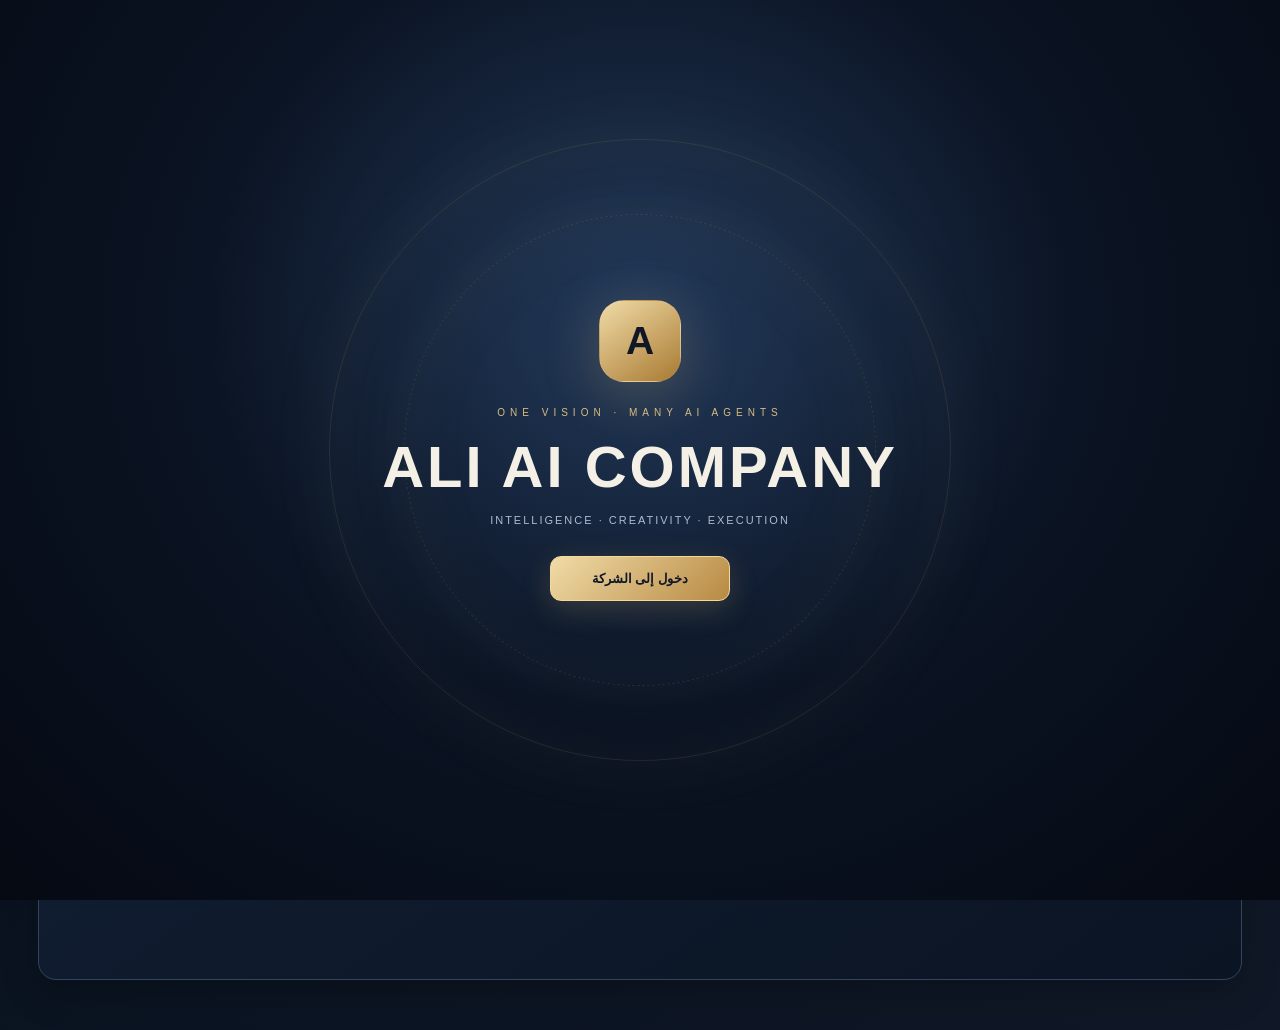
==== commit 303d7c75: "Integrate scroll-driven motion system" ====
--- a/index.html
+++ b/index.html
@@ -60,7 +60,8 @@
 @media(max-width:360px){.chat-current-title{max-width:calc(100vw - 130px)}.chat-current-title .user-info{display:none}.chat-toolbar{gap:5px}.icon-action{width:39px;height:39px;min-width:39px;flex-basis:39px}.chat-compose{flex-wrap:wrap}.chat-compose button{width:100%}.brand small{display:none}}
 @media(orientation:landscape) and (max-height:500px){.chat-messages{height:42vh}.conversation-menu{max-height:55vh}.company-intro{padding:12px}}
 @media(prefers-reduced-motion:reduce){html:focus-within{scroll-behavior:auto}*,*:before,*:after{scroll-behavior:auto!important}}
-</style></head><body>
+</style><link rel="stylesheet" href="./motion.css?v=1">
+</head><body>
 <div class="company-intro" id="companyIntro" aria-label="ALI AI COMPANY"><div class="intro-core"><div class="intro-emblem">A</div><div class="intro-kicker">ONE VISION · MANY AI AGENTS</div><h1>ALI AI COMPANY</h1><p>INTELLIGENCE · CREATIVITY · EXECUTION</p><button class="intro-enter" id="enterCompany" type="button">دخول إلى الشركة</button></div></div>
 <header><div class="brand"><div class="mark">A</div><div><h1>ALI AI COMPANY</h1><small>ONE VISION · MANY AI AGENTS</small></div></div><div class="account-head"><span id="authStatus" class="live">● منصة الذكاء الاصطناعي</span><button id="headerLogin" class="primary" type="button">تسجيل الدخول</button><button id="headerLogout" type="button" style="display:none">تسجيل الخروج</button></div></header>
 <main><section class="intro"><div><h2>مساحة العمل الذكية</h2><p>كل أدواتك ومحادثاتك ومشاريعك في مكان واحد.</p></div><div class="stats"><div class="stat"><b id="staffCount">30</b><span>موظفاً افتراضياً</span></div><div class="stat"><b id="atdesks">30</b><span>على مكاتبهم</span></div><div class="stat"><b id="done">0</b><span>أنشطة المحاكاة</span></div></div></section>
@@ -465,4 +466,5 @@
 document.getElementById('start').onclick=()=>{running=true;log('بدأ يوم العمل الافتراضي.')};document.getElementById('pause').onclick=()=>{running=false;log('تم إيقاف الحركة مؤقتاً.')};document.getElementById('call').onclick=call;document.getElementById('meet').onclick=meeting;document.getElementById('return').onclick=home;
 function loop(t){let dt=Math.min((t-last)/1000||0,.05);last=t;if(running){clock+=dt;tick(dt);if(clock>5){clock=0;let idle=agents.filter(a=>!a.path.length&&!a.wait&&a.state==='على مكتبه');if(idle.length){let a=idle[Math.floor(Math.random()*idle.length)],v=Math.random();route(a,v<.6?'printer':v<.82?'manager':'meeting');log(a.name+' بدأ نشاطاً جديداً: '+a.task)}}}else agents.forEach(a=>a.phase+=dt*.7);render();requestAnimationFrame(loop)}
 document.querySelectorAll('[data-tab]').forEach(btn=>btn.addEventListener('click',()=>{document.querySelectorAll('[data-tab]').forEach(b=>b.classList.toggle('active',b===btn));document.querySelectorAll('.tabview').forEach(v=>v.classList.toggle('active',v.id===btn.dataset.tab));if(btn.dataset.tab==='employeesTab')select(selected);if(btn.dataset.tab==='requests'&&sessionToken)loadProjects();if(btn.dataset.tab==='conversationsTab'&&sessionToken)loadConversations()}));select(0);requestAnimationFrame(loop);
-</script></body></html>+</script><script src="./motion.js?v=1" defer></script>
+</body></html>
--- a/motion.css
+++ b/motion.css
@@ -0,0 +1,84 @@
+/* ALI AI COMPANY — Motion System v1
+   Scroll-driven motion + UI Moments. No dependencies. */
+:root{
+  --motion-ease:cubic-bezier(.2,.75,.25,1);
+  --motion-fast:180ms;
+  --motion-medium:420ms;
+  --motion-gold:rgba(216,181,107,.34);
+}
+html{scroll-behavior:smooth;scroll-padding-top:88px}
+@media(prefers-reduced-motion:reduce){html{scroll-behavior:auto}}
+#motionProgress{
+  position:fixed;inset:0 0 auto 0;height:3px;width:100%;z-index:2147483001;
+  pointer-events:none;transform:scaleX(0);transform-origin:right center;
+  background:linear-gradient(90deg,#8f6b35,#f3dda5,#d8b56b);
+  box-shadow:0 0 12px rgba(216,181,107,.42);
+}
+#motionTop{
+  position:fixed;inset:auto 22px 22px auto;z-index:1000;
+  width:44px;height:44px;padding:0;border-radius:15px;
+  display:grid;place-items:center;font-size:19px;font-weight:700;
+  color:#f4dfad;background:rgba(16,29,48,.9);
+  border:1px solid rgba(216,181,107,.55);
+  box-shadow:0 10px 30px rgba(0,0,0,.32),inset 0 1px rgba(255,255,255,.08);
+  opacity:0;visibility:hidden;transform:translateY(12px) scale(.92);
+  transition:opacity var(--motion-fast) var(--motion-ease),transform var(--motion-fast) var(--motion-ease),visibility var(--motion-fast);
+  backdrop-filter:blur(14px);-webkit-backdrop-filter:blur(14px);
+}
+#motionTop.is-visible{opacity:1;visibility:visible;transform:translateY(0) scale(1)}
+#motionTop:hover{border-color:#f0d99f;box-shadow:0 12px 34px rgba(216,181,107,.2)}
+.motion-reveal{will-change:opacity,transform}
+@keyframes motion-enter{
+  from{opacity:.12;transform:translate3d(0,24px,0) scale(.985);filter:blur(3px)}
+  to{opacity:1;transform:translate3d(0,0,0) scale(1);filter:blur(0)}
+}
+@supports (animation-timeline:view()) and (animation-range:entry 0% entry 35%){
+  .motion-reveal{
+    animation:motion-enter linear both;
+    animation-timeline:view();
+    animation-range:entry 0% entry 35%;
+  }
+}
+.motion-reveal.motion-visible{opacity:1;transform:none;filter:none}
+button,.login-link,.employee,.conversation-row,.conversation-item,.stat,.info-card,.task-card,.panel{
+  transition:
+    transform var(--motion-fast) var(--motion-ease),
+    border-color var(--motion-fast) ease,
+    box-shadow var(--motion-fast) ease,
+    background-color var(--motion-fast) ease;
+}
+button:not(:disabled):active{transform:translateY(1px) scale(.985)}
+button:disabled{cursor:wait;opacity:.65}
+.panel:hover,.info-card:hover,.task-card:hover{
+  border-color:rgba(216,181,107,.48);
+  box-shadow:0 18px 46px rgba(0,0,0,.34),0 0 0 1px rgba(216,181,107,.05);
+}
+.stat:hover,.employee:hover,.conversation-item:hover,.conversation-row:hover{
+  transform:translateY(-2px);
+}
+.tabs button{position:relative;isolation:isolate;overflow:hidden}
+.tabs button.active{box-shadow:0 8px 26px rgba(216,181,107,.18)}
+.tabs button.active:after{
+  content:"";position:absolute;inset:auto 15% 3px;height:2px;border-radius:5px;
+  background:currentColor;opacity:.6;animation:tab-arrive 260ms var(--motion-ease) both;
+}
+@keyframes tab-arrive{from{transform:scaleX(.15);opacity:0}to{transform:scaleX(1);opacity:.6}}
+.chat-bubble{animation:message-arrive 300ms var(--motion-ease) both}
+@keyframes message-arrive{from{opacity:0;transform:translateY(9px) scale(.99)}to{opacity:1;transform:translateY(0) scale(1)}}
+.conversation-menu.is-open{animation:menu-arrive 170ms var(--motion-ease) both;transform-origin:top left}
+@keyframes menu-arrive{from{opacity:0;transform:translateY(-7px) scale(.98)}to{opacity:1;transform:translateY(0) scale(1)}}
+.chat-compose:focus-within{border-color:rgba(216,181,107,.72);box-shadow:0 0 0 3px rgba(216,181,107,.09),0 14px 35px rgba(0,0,0,.2)}
+.employee.active .face{box-shadow:0 0 0 3px rgba(216,181,107,.12),0 8px 22px rgba(0,0,0,.3)}
+#scene{transform-origin:center;will-change:transform}
+@media(hover:hover) and (pointer:fine){
+  .panel,.info-card,.task-card{transform:translateZ(0)}
+  .login-link:hover,button:not(:disabled):hover{transform:translateY(-1px)}
+}
+@media(max-width:600px){
+  #motionTop{inset:auto 14px 14px auto;width:42px;height:42px}
+}
+@media(prefers-reduced-motion:reduce){
+  *,*::before,*::after{scroll-behavior:auto!important;animation-duration:.01ms!important;animation-iteration-count:1!important;transition-duration:.01ms!important}
+  .motion-reveal{opacity:1!important;transform:none!important;filter:none!important}
+  #motionTop{transition:none}
+}
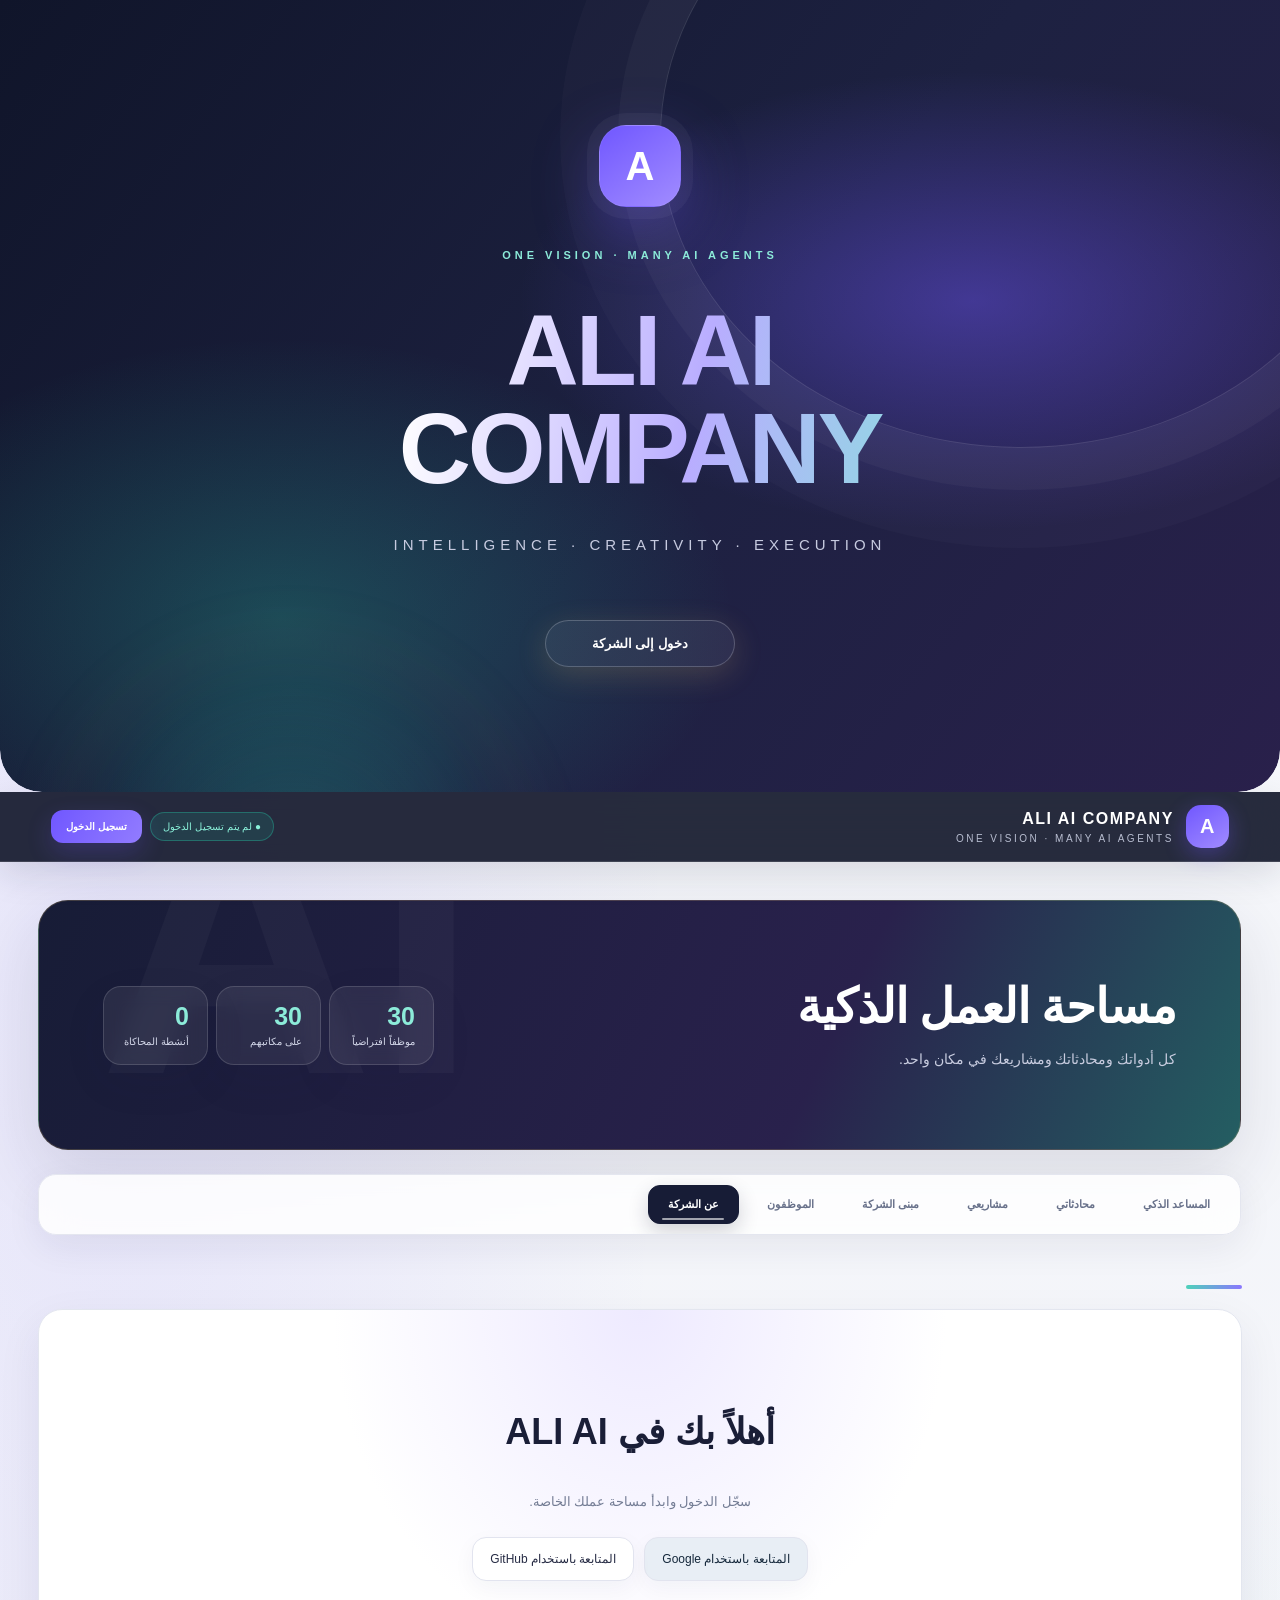
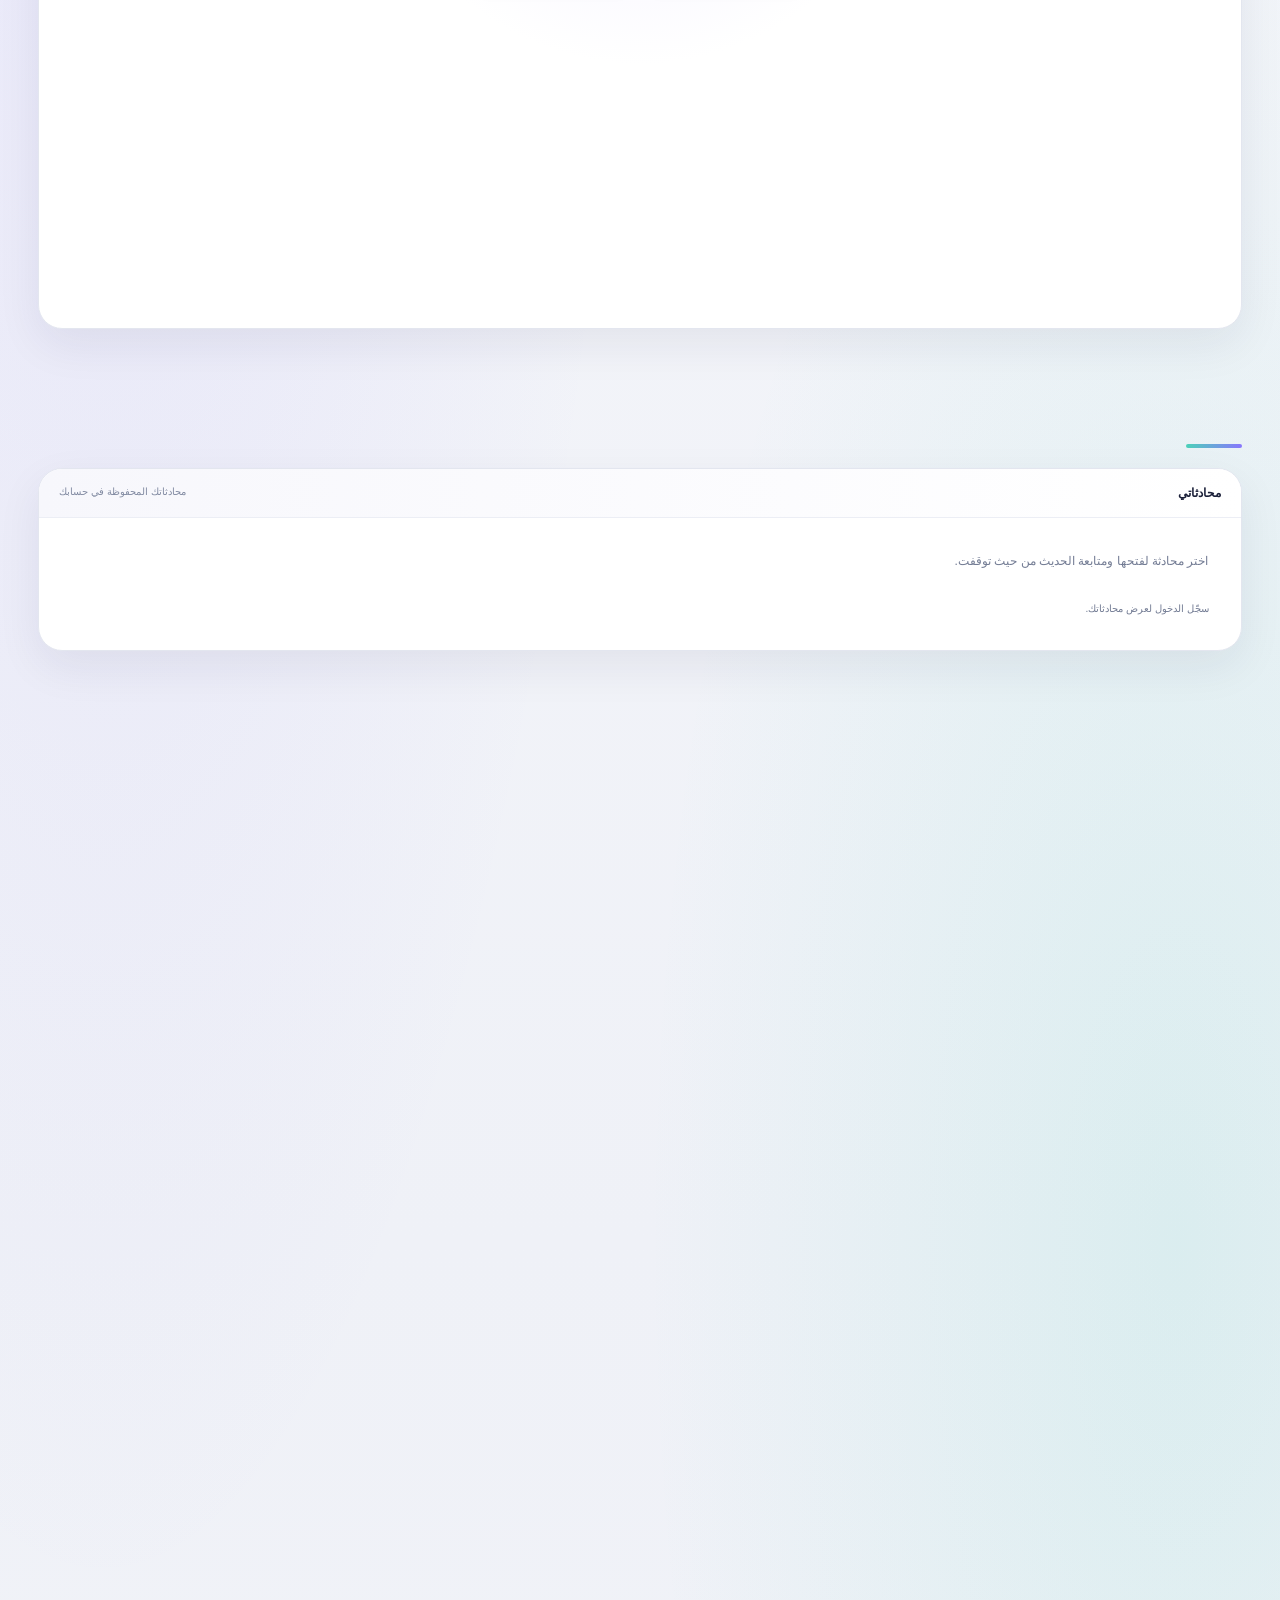
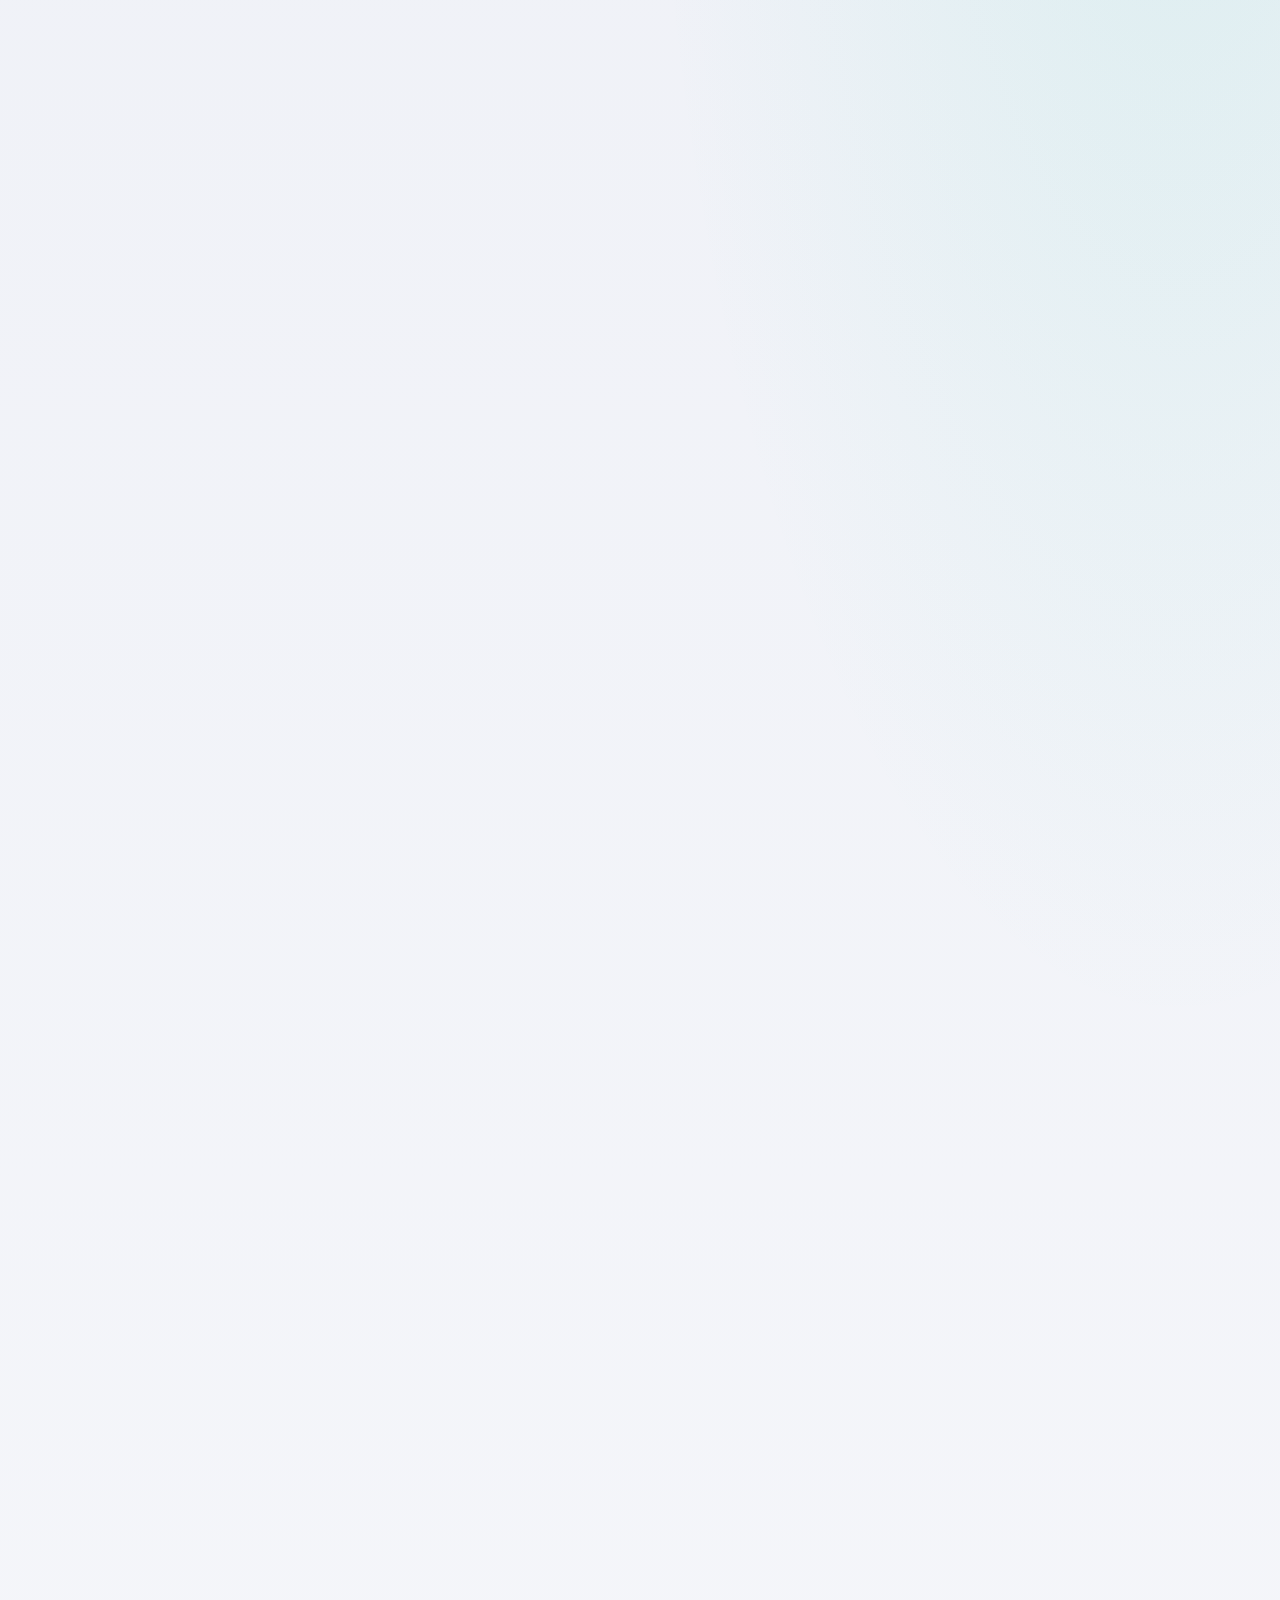
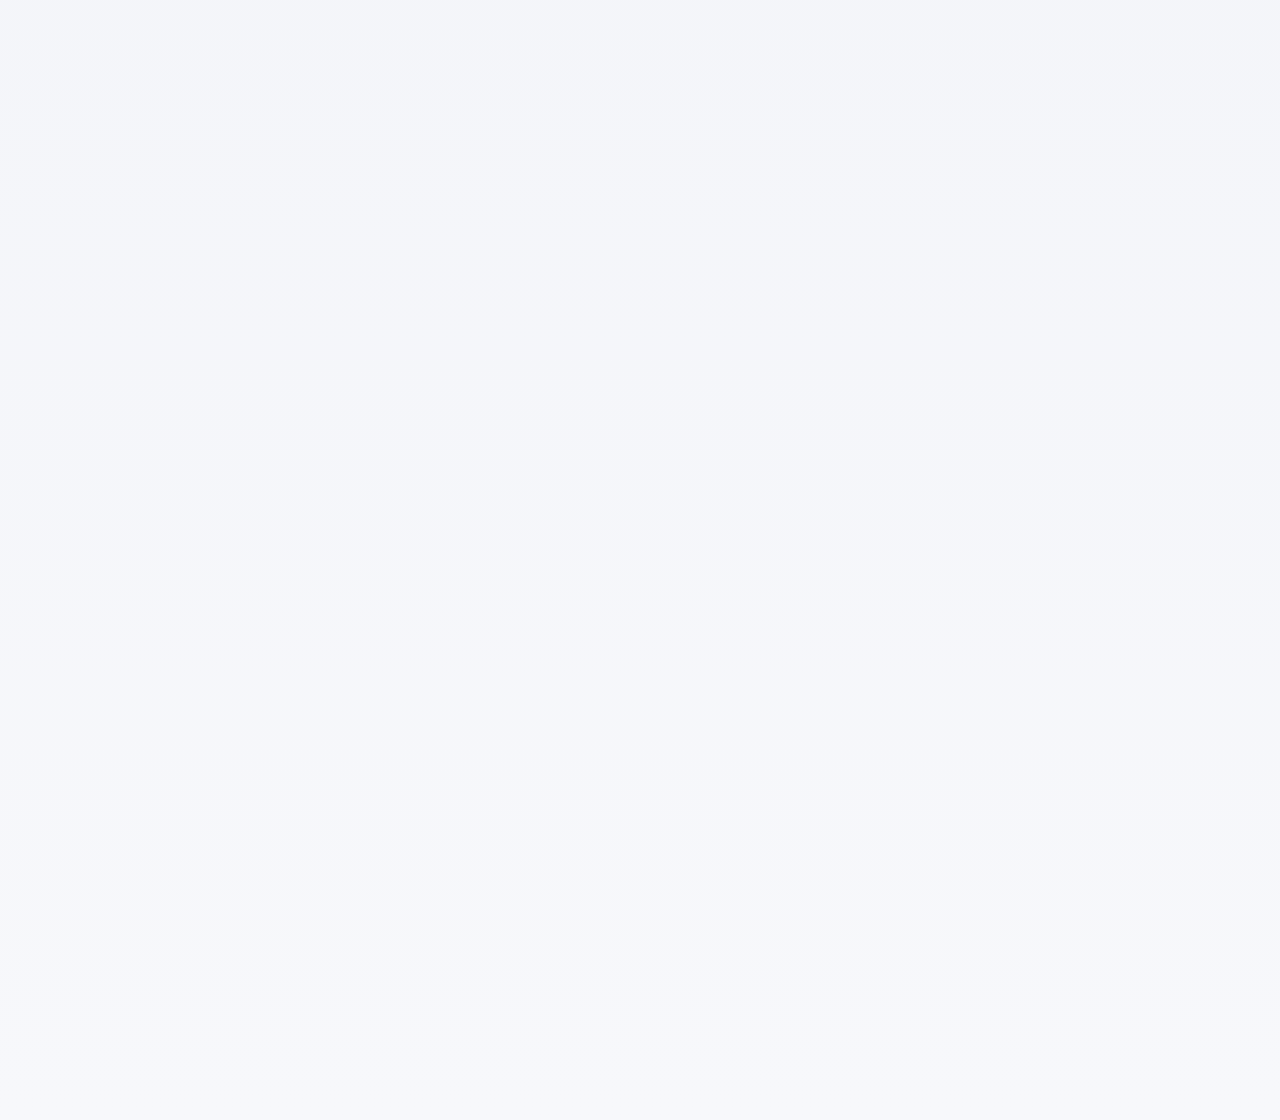
==== commit dc74442d: "Transform app into continuous scroll-driven website" ====
--- a/index.html
+++ b/index.html
@@ -60,7 +60,7 @@
 @media(max-width:360px){.chat-current-title{max-width:calc(100vw - 130px)}.chat-current-title .user-info{display:none}.chat-toolbar{gap:5px}.icon-action{width:39px;height:39px;min-width:39px;flex-basis:39px}.chat-compose{flex-wrap:wrap}.chat-compose button{width:100%}.brand small{display:none}}
 @media(orientation:landscape) and (max-height:500px){.chat-messages{height:42vh}.conversation-menu{max-height:55vh}.company-intro{padding:12px}}
 @media(prefers-reduced-motion:reduce){html:focus-within{scroll-behavior:auto}*,*:before,*:after{scroll-behavior:auto!important}}
-</style><link rel="stylesheet" href="./motion.css?v=1">
+</style><link rel="stylesheet" href="./motion.css?v=1"><link rel="stylesheet" href="./evolution.css?v=1">
 </head><body>
 <div class="company-intro" id="companyIntro" aria-label="ALI AI COMPANY"><div class="intro-core"><div class="intro-emblem">A</div><div class="intro-kicker">ONE VISION · MANY AI AGENTS</div><h1>ALI AI COMPANY</h1><p>INTELLIGENCE · CREATIVITY · EXECUTION</p><button class="intro-enter" id="enterCompany" type="button">دخول إلى الشركة</button></div></div>
 <header><div class="brand"><div class="mark">A</div><div><h1>ALI AI COMPANY</h1><small>ONE VISION · MANY AI AGENTS</small></div></div><div class="account-head"><span id="authStatus" class="live">● منصة الذكاء الاصطناعي</span><button id="headerLogin" class="primary" type="button">تسجيل الدخول</button><button id="headerLogout" type="button" style="display:none">تسجيل الخروج</button></div></header>
@@ -73,7 +73,7 @@
 <section class="tabview" id="employeesTab"><div class="directory-grid"><section class="panel"><div class="panelhead"><b>دليل موظفي الشركة</b><span>فريق ALI AI</span></div><div class="employees" id="employees" style="padding:12px;max-height:680px"></div></section><section class="panel" style="padding:16px"><h3>ملف الموظف</h3><div class="detail" id="detail">—</div></section></div></section>
 <section class="tabview" id="companyTab"><div class="company-grid"><div class="info-card"><h3>ALI AI COMPANY</h3><b>ONE VISION · MANY AI AGENTS</b><br>منصة ذكية تجمع فرق العمل والأفكار والمشاريع.</div><div class="info-card"><h3>الإدارة والعمليات</h3>المدير التنفيذي · إدارة المشاريع · تنسيق العمليات · التخطيط.</div><div class="info-card"><h3>التطوير والتقنية</h3>برمجة المواقع · التطبيقات · الأنظمة · البيانات · الجودة.</div><div class="info-card"><h3>التصميم والإبداع</h3>الهوية البصرية · تجربة المستخدم · التصميم · النمذجة والتحريك · الإنتاج المرئي.</div><div class="info-card"><h3>الذكاء الاصطناعي</h3>البحث · الوكلاء الذكيون · الأتمتة · تنظيم سير العمل.</div><div class="info-card"><h3>مرافق المقر</h3>الإدارة · قاعة الاجتماعات · الاستقبال · أقسام العمل · الاستراحة.</div></div></section></main>
 <script>
-document.getElementById("enterCompany").addEventListener("click",()=>document.getElementById("companyIntro").classList.add("is-hidden"));
+document.getElementById("enterCompany").addEventListener("click",()=>{document.getElementById("companyIntro").classList.add("is-hidden");document.querySelector("header").scrollIntoView({behavior:"smooth",block:"start"});});
 const cv=document.getElementById('scene'),c=cv.getContext('2d');
 const names=[['مساعد المدير','EA','الإدارة'],['مدير المشاريع','PM','الإدارة'],['منسق العمليات','OPS','العمليات'],['محلل الأعمال','BA','التخطيط'],['مسؤول الدعم','SUP','الدعم'],['المبرمج الأول','DEV','التطوير'],['مطور الواجهات','UI','التطوير'],['مهندس الأنظمة','SYS','التقنية'],['محلل البيانات','DATA','البيانات'],['مسؤول الجودة','QA','الجودة'],['باحث السوق','RES','البحث'],['كاتب المحتوى','COPY','الإعلام'],['مصمم الهوية','DES','التصميم'],['مسؤول التسويق','MKT','التسويق'],['منسق الإبداع','CRE','التصميم'],['مطور مواقع الويب','WEB','الويب'],['مهندس الواجهات الأمامية','FE','الويب'],['مهندس البرمجيات الخلفية','BE','التطوير'],['مطور تطبيقات الهاتف','APP','التطبيقات'],['مصمم تجربة المستخدم','UX','التصميم'],['مصمم الجرافيك','GFX','التصميم'],['فنان النمذجة ثلاثية الأبعاد','3D','بلندر'],['مصمم التحريك والمؤثرات','MOT','بلندر'],['محرر الفيديو','VID','الإعلام'],['باحث أدوات الذكاء الاصطناعي','AI','الذكاء الاصطناعي'],['مهندس الأتمتة والبايثون','PY','الأتمتة'],['مختبر البرمجيات','TEST','الجودة'],['المحاسب','ACC','المالية'],['مسؤول خدمة العملاء','CS','خدمة العملاء'],['منسق الموارد والمشتريات','ADM','الإدارة']];
 const rooms=[{x:45,y:300,w:420,h:490,n:'الإدارة والعمليات والمالية',col:'#263e50'},{x:490,y:300,w:420,h:490,n:'البرمجة والتقنية والذكاء الاصطناعي',col:'#244457'},{x:935,y:300,w:420,h:490,n:'التصميم والإعلام والبحث',col:'#3c3c4d'}];
@@ -465,6 +465,15 @@
 cv.addEventListener('click',e=>{let r=cv.getBoundingClientRect(),x=(e.clientX-r.left)*cv.width/r.width,y=(e.clientY-r.top)*cv.height/r.height,b=-1,d0=30;agents.forEach((a,i)=>{let d=Math.hypot(a.x-x,a.y-y);if(d<d0){d0=d;b=i}});if(b>=0)select(b)});
 document.getElementById('start').onclick=()=>{running=true;log('بدأ يوم العمل الافتراضي.')};document.getElementById('pause').onclick=()=>{running=false;log('تم إيقاف الحركة مؤقتاً.')};document.getElementById('call').onclick=call;document.getElementById('meet').onclick=meeting;document.getElementById('return').onclick=home;
 function loop(t){let dt=Math.min((t-last)/1000||0,.05);last=t;if(running){clock+=dt;tick(dt);if(clock>5){clock=0;let idle=agents.filter(a=>!a.path.length&&!a.wait&&a.state==='على مكتبه');if(idle.length){let a=idle[Math.floor(Math.random()*idle.length)],v=Math.random();route(a,v<.6?'printer':v<.82?'manager':'meeting');log(a.name+' بدأ نشاطاً جديداً: '+a.task)}}}else agents.forEach(a=>a.phase+=dt*.7);render();requestAnimationFrame(loop)}
-document.querySelectorAll('[data-tab]').forEach(btn=>btn.addEventListener('click',()=>{document.querySelectorAll('[data-tab]').forEach(b=>b.classList.toggle('active',b===btn));document.querySelectorAll('.tabview').forEach(v=>v.classList.toggle('active',v.id===btn.dataset.tab));if(btn.dataset.tab==='employeesTab')select(selected);if(btn.dataset.tab==='requests'&&sessionToken)loadProjects();if(btn.dataset.tab==='conversationsTab'&&sessionToken)loadConversations()}));select(0);requestAnimationFrame(loop);
-</script><script src="./motion.js?v=1" defer></script>
-</body></html>+document.querySelectorAll('[data-tab]').forEach(btn=>btn.addEventListener('click',()=>{const target=document.getElementById(btn.dataset.tab);document.querySelectorAll('[data-tab]').forEach(b=>b.classList.toggle('active',b===btn));if(target)target.scrollIntoView({behavior:'smooth',block:'start'});if(btn.dataset.tab==='employeesTab')select(selected);if(btn.dataset.tab==='requests'&&sessionToken)loadProjects();if(btn.dataset.tab==='conversationsTab'&&sessionToken)loadConversations()}));select(0);requestAnimationFrame(loop);
+</script><script src="./motion.js?v=1" defer></script><script src="./evolution.js?v=1" defer></script>
+<style>
+/* Scroll-first continuous page: all workspaces are stacked as scenes */
+.tabview{display:block!important;visibility:visible!important;opacity:1!important;position:relative;margin:0 0 clamp(38px,7vw,100px);padding-top:clamp(12px,2vw,28px);scroll-margin-top:145px}
+.tabview:before{content:"";display:block;width:56px;height:4px;border-radius:8px;background:linear-gradient(90deg,#24c9aa,#7057ff);margin:0 0 20px auto;opacity:.8}
+.tabview>.panel,.tabview>.layout,.tabview>.assistant-layout,.tabview>.directory-grid,.tabview>.company-grid{animation:none}
+#conversationsTab,#requests,#buildingTab,#employeesTab,#companyTab{min-height:65vh}
+#companyTab .company-grid{display:grid;grid-template-columns:repeat(auto-fit,minmax(240px,1fr))}
+#requests,#buildingTab,#employeesTab,#companyTab{content-visibility:auto;contain-intrinsic-size:800px}
+@media(prefers-reduced-motion:reduce){.tabview{content-visibility:visible}}
+</style></body></html>
--- a/evolution.css
+++ b/evolution.css
@@ -0,0 +1,137 @@
+/* ALI AI COMPANY — EVOLUTION / Scroll-Driven Edition */
+:root{
+ --bg:#f4f5f9;--panel:#ffffff;--line:#e2e5ef;--gold:#7057ff;--muted:#69728a;--text:#151a2d;
+ --ink:#151a2d;--violet:#7057ff;--mint:#24c9aa;--coral:#ff806e;
+ --motion-ease:cubic-bezier(.2,.75,.25,1);
+ color-scheme:light;
+}
+html{background:var(--bg);scroll-behavior:smooth;scroll-padding-top:86px}
+body{
+ background:
+ radial-gradient(ellipse at 8% 12%,rgba(112,87,255,.11),transparent 34%),
+ radial-gradient(ellipse at 92% 48%,rgba(36,201,170,.10),transparent 32%),
+ linear-gradient(180deg,#f8f9fc 0%,#eff1f7 48%,#f7f8fb 100%);
+ color:var(--text);overflow-x:hidden
+}
+body:before{
+ content:"";position:fixed;inset:0;pointer-events:none;z-index:-1;opacity:.18;
+ background-image:radial-gradient(#8790a8 .65px,transparent .65px);background-size:19px 19px;
+ mask-image:linear-gradient(to bottom,black,transparent 85%)
+}
+header{
+ position:sticky;top:0;z-index:900;padding:13px clamp(14px,4vw,56px);
+ background:rgba(18,23,42,.91);border:0;border-bottom:1px solid rgba(255,255,255,.12);
+ box-shadow:0 12px 34px rgba(24,29,54,.13);backdrop-filter:blur(20px);-webkit-backdrop-filter:blur(20px)
+}
+.brand h1{color:#fff;letter-spacing:1.5px}.brand small{color:#b8bed1}
+.mark{border:0;border-radius:15px;color:#fff;background:linear-gradient(145deg,#7057ff,#a18cff);box-shadow:0 7px 22px #7057ff55}
+.live{background:rgba(36,201,170,.13);border:1px solid rgba(36,201,170,.35);color:#8af0d9}
+button{background:#f0f1f8;color:#202640;border:1px solid #dfe2ee;border-radius:12px;padding:11px 15px;font-weight:600;transition:transform .22s var(--motion-ease),box-shadow .22s,border-color .22s,background .22s}
+button:hover{border-color:#a99aff;color:#5540d2;box-shadow:0 9px 25px rgba(55,48,115,.1)}
+button.primary,.primary{background:linear-gradient(120deg,#7057ff,#927cff);color:#fff;border:0;box-shadow:0 10px 24px #7057ff36}
+button.primary:hover{color:white;box-shadow:0 14px 30px #7057ff55}
+main{max-width:1500px;padding:clamp(15px,3vw,42px)}
+.company-intro{
+ position:relative;isolation:isolate;overflow:hidden;min-height:min(88svh,850px);
+ display:grid;place-items:center;padding:clamp(50px,9vw,120px) 22px;
+ background:
+ radial-gradient(ellipse at 76% 38%,rgba(112,87,255,.43),transparent 33%),
+ radial-gradient(ellipse at 22% 78%,rgba(36,201,170,.26),transparent 32%),
+ linear-gradient(128deg,#10152a 0%,#1d2141 54%,#29204b 100%);
+ border:0;border-radius:0 0 42px 42px;color:#fff;
+ clip-path:inset(0 round 0 0 42px 42px);
+ transition:min-height .8s var(--motion-ease),opacity .6s,transform .8s var(--motion-ease),padding .8s;
+}
+.company-intro:before,.company-intro:after{content:"";position:absolute;z-index:-1;border-radius:50%;pointer-events:none}
+.company-intro:before{width:min(65vw,720px);aspect-ratio:1;right:-8%;top:-22%;border:1px solid #ffffff22;box-shadow:0 0 0 42px #ffffff08,0 0 0 100px #ffffff05;animation:hero-orbit 22s linear infinite}
+.company-intro:after{width:min(42vw,480px);aspect-ratio:1;left:4%;bottom:-40%;background:radial-gradient(circle,#24c9aa38,transparent 68%);filter:blur(10px)}
+@keyframes hero-orbit{to{transform:rotate(360deg)}}
+.intro-core{width:min(100%,1000px);text-align:center;display:flex;align-items:center;flex-direction:column;gap:17px}
+.intro-emblem{width:82px;height:82px;display:grid;place-items:center;border-radius:27px;background:linear-gradient(145deg,#7057ff,#a18cff);color:white;font-size:40px;font-weight:900;box-shadow:0 20px 65px #7057ff66,0 0 0 12px #ffffff0b}
+.intro-kicker{color:#8cebd9;letter-spacing:4px;font-size:11px;font-weight:800}
+.intro-core h1{font-size:clamp(38px,8.5vw,100px);line-height:.98;letter-spacing:-3px;margin:8px 0;background:linear-gradient(100deg,#fff 18%,#b9adff 58%,#81ead7);background-clip:text;-webkit-background-clip:text;color:transparent}
+.intro-core p{color:#c7cbe0;letter-spacing:clamp(1px,.4vw,5px);font-size:clamp(10px,1.5vw,15px)}
+.intro-enter{margin-top:20px;min-width:190px;border:1px solid #ffffff35;background:#ffffff12;color:#fff;border-radius:99px;padding:15px 26px;backdrop-filter:blur(12px)}
+.intro-enter:hover{background:#fff;color:#171b33;transform:translateY(-3px)}
+.company-intro.is-hidden{min-height:0;height:0;padding-top:0;padding-bottom:0;opacity:0;transform:translateY(-45px);pointer-events:none;border-radius:0}
+main>.intro{min-height:250px;padding:clamp(26px,5vw,65px);margin:0 0 24px;border-radius:30px;position:relative;overflow:hidden;display:flex;align-items:center;justify-content:space-between;gap:25px;background:linear-gradient(115deg,#171c36,#29214c 65%,#245e62);color:#fff;box-shadow:0 25px 70px #20234220}
+main>.intro:after{content:"AI";position:absolute;left:5%;top:-60%;font-size:clamp(180px,30vw,380px);font-weight:900;color:#ffffff08;line-height:1;pointer-events:none}
+main>.intro h2{font-size:clamp(25px,4vw,48px);margin:0 0 12px;letter-spacing:-1px}
+main>.intro p{color:#c9cde0;font-size:14px}
+.stats{position:relative;z-index:1}
+.stat{background:#ffffff12;border:1px solid #ffffff25;border-radius:18px;padding:15px 18px;backdrop-filter:blur(10px);min-width:105px}
+.stat b{color:#8cebd9;font-size:25px}.stat span{color:#d2d6e8}
+.tabs{position:sticky;top:73px;z-index:800;display:flex;gap:8px;padding:10px;margin:0 0 24px;border:1px solid #e4e6ef;border-radius:18px;background:#ffffffd9;box-shadow:0 12px 36px #20234212;backdrop-filter:blur(18px);overflow-x:auto;scrollbar-width:none}
+.tabs::-webkit-scrollbar{display:none}
+.tabs button{white-space:nowrap;flex:0 0 auto;background:transparent;border-color:transparent;color:#68718a}
+.tabs button.active{background:#171c36;color:white;border-color:#171c36;box-shadow:0 8px 20px #171c3630}
+.tabview{min-height:65vh;scroll-margin-top:150px}
+.panel,.stat{box-shadow:0 16px 45px rgba(28,34,65,.07)}
+.panel{background:#fff;border:1px solid #e3e6ef;border-radius:24px;color:var(--text);overflow:hidden}
+.panelhead{background:linear-gradient(90deg,#f7f7fc,#fff);border-bottom:1px solid #eceef5;padding:17px 20px;color:#1b2039}
+.panelhead span{color:#828ba2}
+.side{gap:16px}
+.chat-panel{min-height:620px}
+.chat-gate{background:radial-gradient(ellipse at 50% 0%,#eeeaff,transparent 70%);padding:clamp(25px,6vw,65px)}
+.chat-gate h3{font-size:clamp(24px,3vw,36px);color:#1a1e37}
+.chat-gate p,.detail,.note{color:#737c94}
+.login-link{border:1px solid #e2e4ef;background:#fff;color:#262b44;border-radius:14px;padding:14px 17px;box-shadow:0 7px 22px #1e23420b}
+.login-link:hover{border-color:#8f7bff;color:#5743d1;transform:translateY(-2px)}
+.chat-toolbar{background:#fbfbfe;border-bottom:1px solid #eaecf3;padding:12px 16px}
+.chat-current-title strong{color:#242943}
+.chat-messages{background:radial-gradient(ellipse at 50% 0%,#f0efff 0%,#fff 58%);min-height:360px}
+.welcome-chat h2{color:#242943}
+.chat-compose{background:#fff;border:1px solid #e0e3ef;border-radius:20px;box-shadow:0 12px 35px #1e23420c;padding:10px}
+.chat-compose:focus-within{border-color:#9a89ff;box-shadow:0 0 0 4px #7057ff16,0 15px 40px #1e234210}
+.chat-compose textarea,textarea,input,select{color:#1b2038}
+.chat-compose textarea{background:transparent}
+.conversation-menu{background:#fff;border:1px solid #e5e6f0;border-radius:16px;box-shadow:0 20px 55px #14182b26}
+.conversation-menu button{color:#303651;background:#fff;border:0;border-radius:9px}
+.conversation-menu button:hover{background:#f0edff;color:#5945d4}
+.conversation-library{padding:clamp(16px,3vw,32px)}
+.conversation-library-intro{color:#737c94;margin-bottom:18px}
+.conversation-library-list .conversation-item,.conversation-library-list button{background:#fafaff;border:1px solid #e7e8f2;color:#252a44;border-radius:15px}
+.conversation-library-list .conversation-item:hover{background:#f1efff;border-color:#b6aaff}
+#buildingTab .viewport{background:#eef0f7;padding:14px}
+#buildingTab .viewport canvas{border-radius:17px;box-shadow:0 15px 45px #20234220}
+#buildingTab .controls{background:#fff}
+.log{color:#525c76}
+#requests textarea{background:#f8f9fc!important;color:#202640!important;border-color:#dfe2ed!important}
+#requests label{color:#6551e5!important}
+#taskBoard>div{background:#fafaff;border:1px solid #e6e8f1;border-radius:17px;padding:16px}
+.directory-grid,.company-grid{gap:18px}
+.employees{background:#fafaff}
+.employee{border:1px solid #e8eaf2;border-radius:14px;background:#fff}
+.employee.active{background:#f0edff;border-color:#a99aff}
+.info-card{background:#fff;border:1px solid #e3e6ef;border-radius:22px;padding:24px;box-shadow:0 15px 38px #2023420b;color:#626c85;min-height:150px}
+.info-card h3{color:#202640}
+.info-card b{color:#7057ff}
+#motionProgress{height:4px;background:linear-gradient(90deg,#24c9aa,#7057ff,#ff806e);box-shadow:0 0 16px #7057ff55}
+#motionTop{background:#171c36;color:#fff;border:1px solid #8f7bff;border-radius:16px;box-shadow:0 12px 30px #171c3640}
+.motion-reveal{will-change:opacity,transform}
+@keyframes evolution-enter{from{opacity:0;transform:translateY(70px) scale(.96);filter:blur(7px)}to{opacity:1;transform:translateY(0) scale(1);filter:blur(0)}}
+@supports(animation-timeline:view()){
+ .motion-reveal{animation:evolution-enter linear both;animation-timeline:view();animation-range:entry 0% entry 48%}
+}
+@supports(animation-timeline:scroll()){
+ .company-intro .intro-core{animation:hero-fade linear both;animation-timeline:scroll(root block);animation-range:0vh 80vh}
+ @keyframes hero-fade{to{opacity:.25;transform:translateY(-65px) scale(.9)}}
+}
+@media(max-width:760px){
+ header{padding:10px 13px}.account-head{gap:5px}.account-head .live{display:none}
+ main{padding:14px}.company-intro{min-height:78svh;border-radius:0 0 26px 26px}
+ .intro-core h1{letter-spacing:-1.5px}.intro-emblem{width:65px;height:65px;border-radius:21px}
+ main>.intro{display:block;border-radius:23px;padding:27px 22px}
+ .stats{margin-top:22px;display:grid;grid-template-columns:repeat(3,minmax(0,1fr));gap:7px}
+ .stat{min-width:0;padding:10px 8px}.stat b{font-size:20px}.stat span{font-size:9px}
+ .tabs{top:60px;border-radius:14px;margin-bottom:16px;padding:7px}
+ .tabs button{padding:10px 12px;font-size:11px}
+ .panel{border-radius:19px}.chat-panel{min-height:520px}
+ .assistant-layout,.directory-grid{grid-template-columns:minmax(0,1fr)!important}
+ .company-grid{grid-template-columns:1fr!important}
+}
+@media(prefers-reduced-motion:reduce){
+ .company-intro:before{animation:none}
+ .company-intro .intro-core{animation:none!important}
+ .motion-reveal{animation:none!important;opacity:1!important;transform:none!important;filter:none!important}
+}
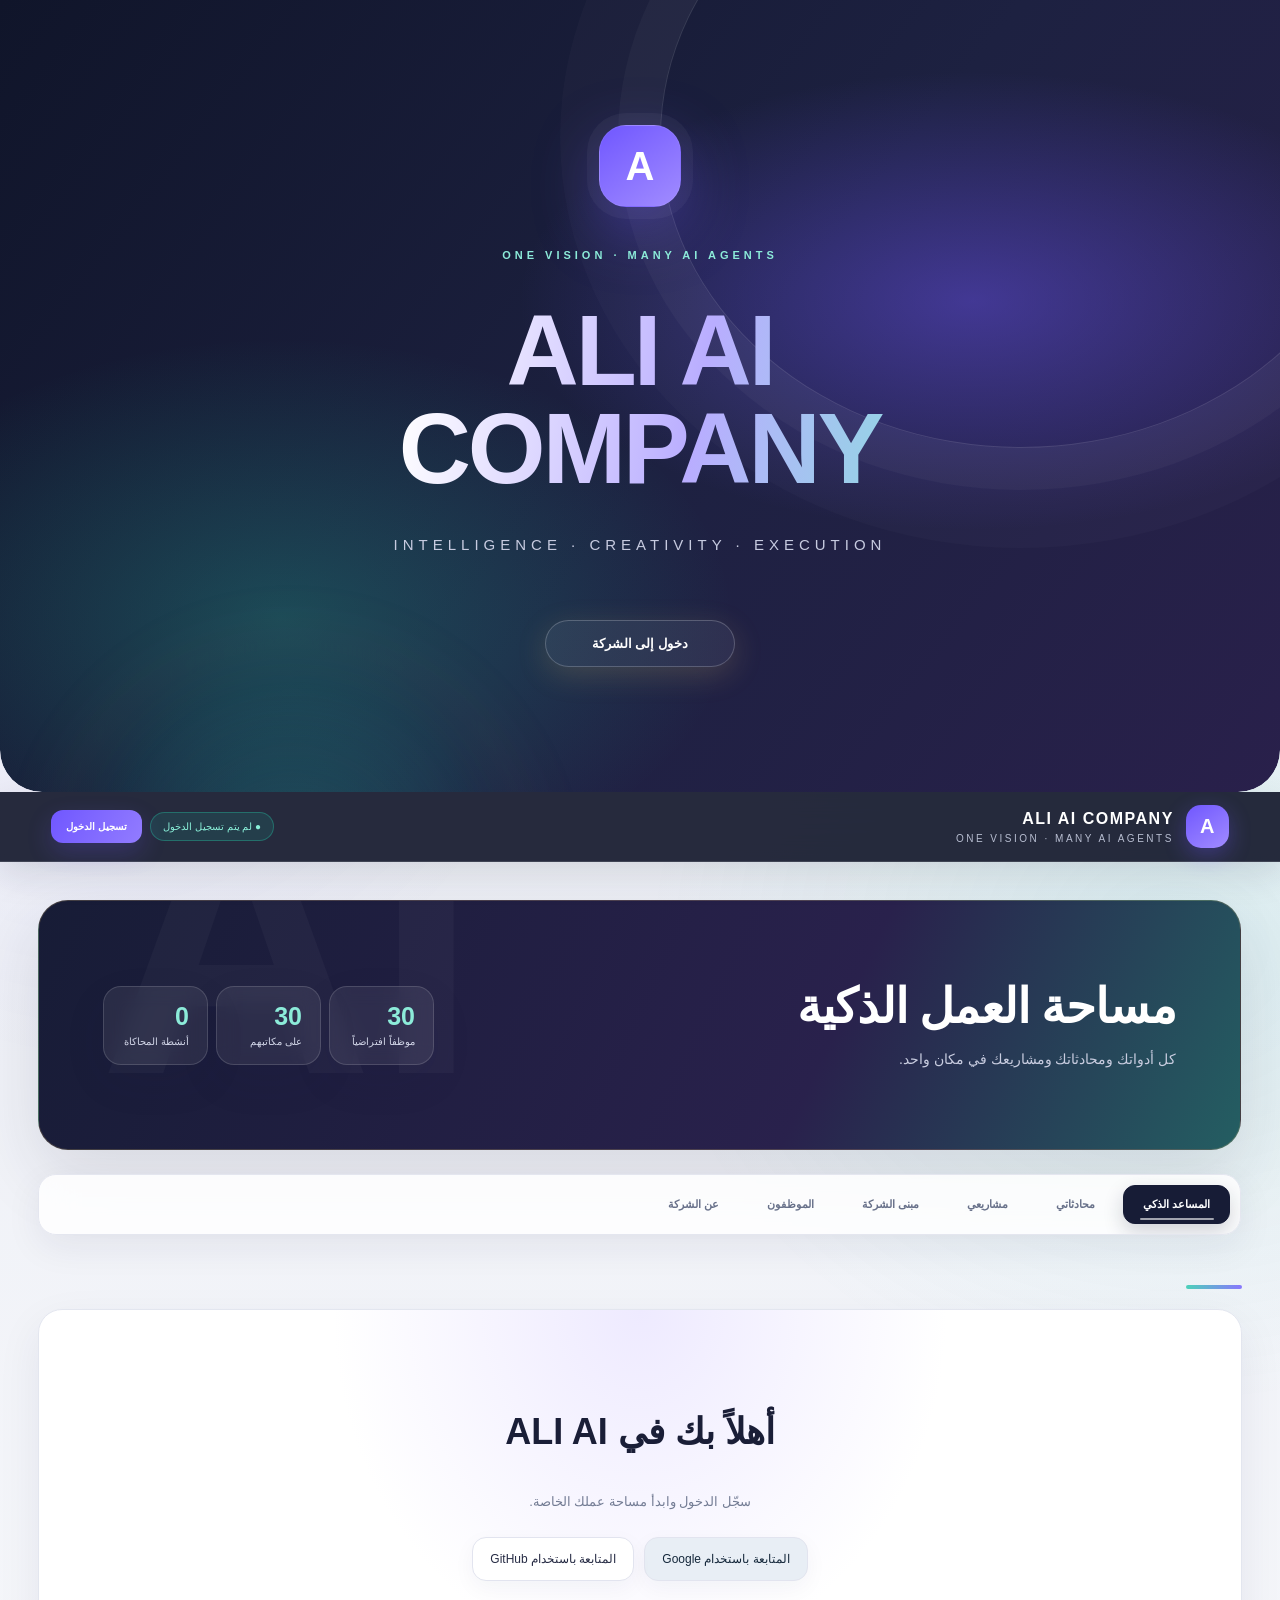
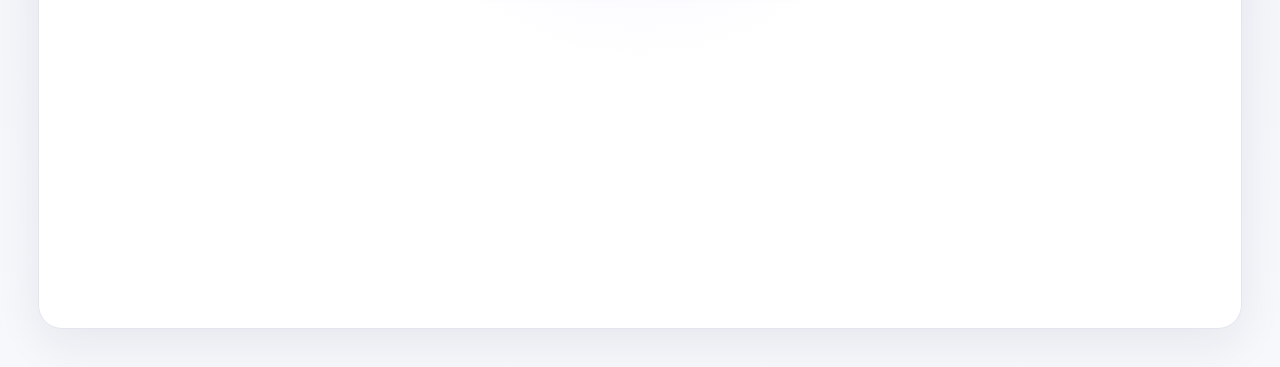
==== commit 160aaf92: "Show only the selected workspace tab" ====
--- a/index.html
+++ b/index.html
@@ -465,14 +465,14 @@
 cv.addEventListener('click',e=>{let r=cv.getBoundingClientRect(),x=(e.clientX-r.left)*cv.width/r.width,y=(e.clientY-r.top)*cv.height/r.height,b=-1,d0=30;agents.forEach((a,i)=>{let d=Math.hypot(a.x-x,a.y-y);if(d<d0){d0=d;b=i}});if(b>=0)select(b)});
 document.getElementById('start').onclick=()=>{running=true;log('بدأ يوم العمل الافتراضي.')};document.getElementById('pause').onclick=()=>{running=false;log('تم إيقاف الحركة مؤقتاً.')};document.getElementById('call').onclick=call;document.getElementById('meet').onclick=meeting;document.getElementById('return').onclick=home;
 function loop(t){let dt=Math.min((t-last)/1000||0,.05);last=t;if(running){clock+=dt;tick(dt);if(clock>5){clock=0;let idle=agents.filter(a=>!a.path.length&&!a.wait&&a.state==='على مكتبه');if(idle.length){let a=idle[Math.floor(Math.random()*idle.length)],v=Math.random();route(a,v<.6?'printer':v<.82?'manager':'meeting');log(a.name+' بدأ نشاطاً جديداً: '+a.task)}}}else agents.forEach(a=>a.phase+=dt*.7);render();requestAnimationFrame(loop)}
-document.querySelectorAll('[data-tab]').forEach(btn=>btn.addEventListener('click',()=>{const target=document.getElementById(btn.dataset.tab);document.querySelectorAll('[data-tab]').forEach(b=>b.classList.toggle('active',b===btn));if(target)target.scrollIntoView({behavior:'smooth',block:'start'});if(btn.dataset.tab==='employeesTab')select(selected);if(btn.dataset.tab==='requests'&&sessionToken)loadProjects();if(btn.dataset.tab==='conversationsTab'&&sessionToken)loadConversations()}));select(0);requestAnimationFrame(loop);
+document.querySelectorAll('[data-tab]').forEach(btn=>btn.addEventListener('click',()=>{const target=document.getElementById(btn.dataset.tab);document.querySelectorAll('[data-tab]').forEach(b=>b.classList.toggle('active',b===btn));document.querySelectorAll('main > .tabview').forEach(section=>section.classList.toggle('active',section===target));if(target){target.scrollIntoView({behavior:'smooth',block:'start'});target.animate([{opacity:0,transform:'translateY(14px)'},{opacity:1,transform:'translateY(0)'}],{duration:320,easing:'ease-out'});}if(btn.dataset.tab==='employeesTab')select(selected);if(btn.dataset.tab==='requests'&&sessionToken)loadProjects();if(btn.dataset.tab==='conversationsTab'&&sessionToken)loadConversations()}));select(0);requestAnimationFrame(loop);
 </script><script src="./motion.js?v=1" defer></script><script src="./evolution.js?v=1" defer></script>
 <style>
-/* Scroll-first continuous page: all workspaces are stacked as scenes */
-.tabview{display:block!important;visibility:visible!important;opacity:1!important;position:relative;margin:0 0 clamp(38px,7vw,100px);padding-top:clamp(12px,2vw,28px);scroll-margin-top:145px}
-.tabview:before{content:"";display:block;width:56px;height:4px;border-radius:8px;background:linear-gradient(90deg,#24c9aa,#7057ff);margin:0 0 20px auto;opacity:.8}
-.tabview>.panel,.tabview>.layout,.tabview>.assistant-layout,.tabview>.directory-grid,.tabview>.company-grid{animation:none}
-#conversationsTab,#requests,#buildingTab,#employeesTab,#companyTab{min-height:65vh}
+/* Single-view navigation: each workspace appears only inside its own tab */
+main > .tabview{display:none!important;visibility:hidden!important;opacity:0;position:relative;margin:0;padding-top:clamp(12px,2vw,28px);scroll-margin-top:145px;min-height:0}
+main > .tabview.active{display:block!important;visibility:visible!important;opacity:1}
+main > .tabview:before{content:"";display:block;width:56px;height:4px;border-radius:8px;background:linear-gradient(90deg,#24c9aa,#7057ff);margin:0 0 20px auto;opacity:.8}
+main > .tabview.active>.panel,main > .tabview.active>.layout,main > .tabview.active>.assistant-layout,main > .tabview.active>.directory-grid,main > .tabview.active>.company-grid{animation:none}
 #companyTab .company-grid{display:grid;grid-template-columns:repeat(auto-fit,minmax(240px,1fr))}
 #requests,#buildingTab,#employeesTab,#companyTab{content-visibility:auto;contain-intrinsic-size:800px}
 @media(prefers-reduced-motion:reduce){.tabview{content-visibility:visible}}
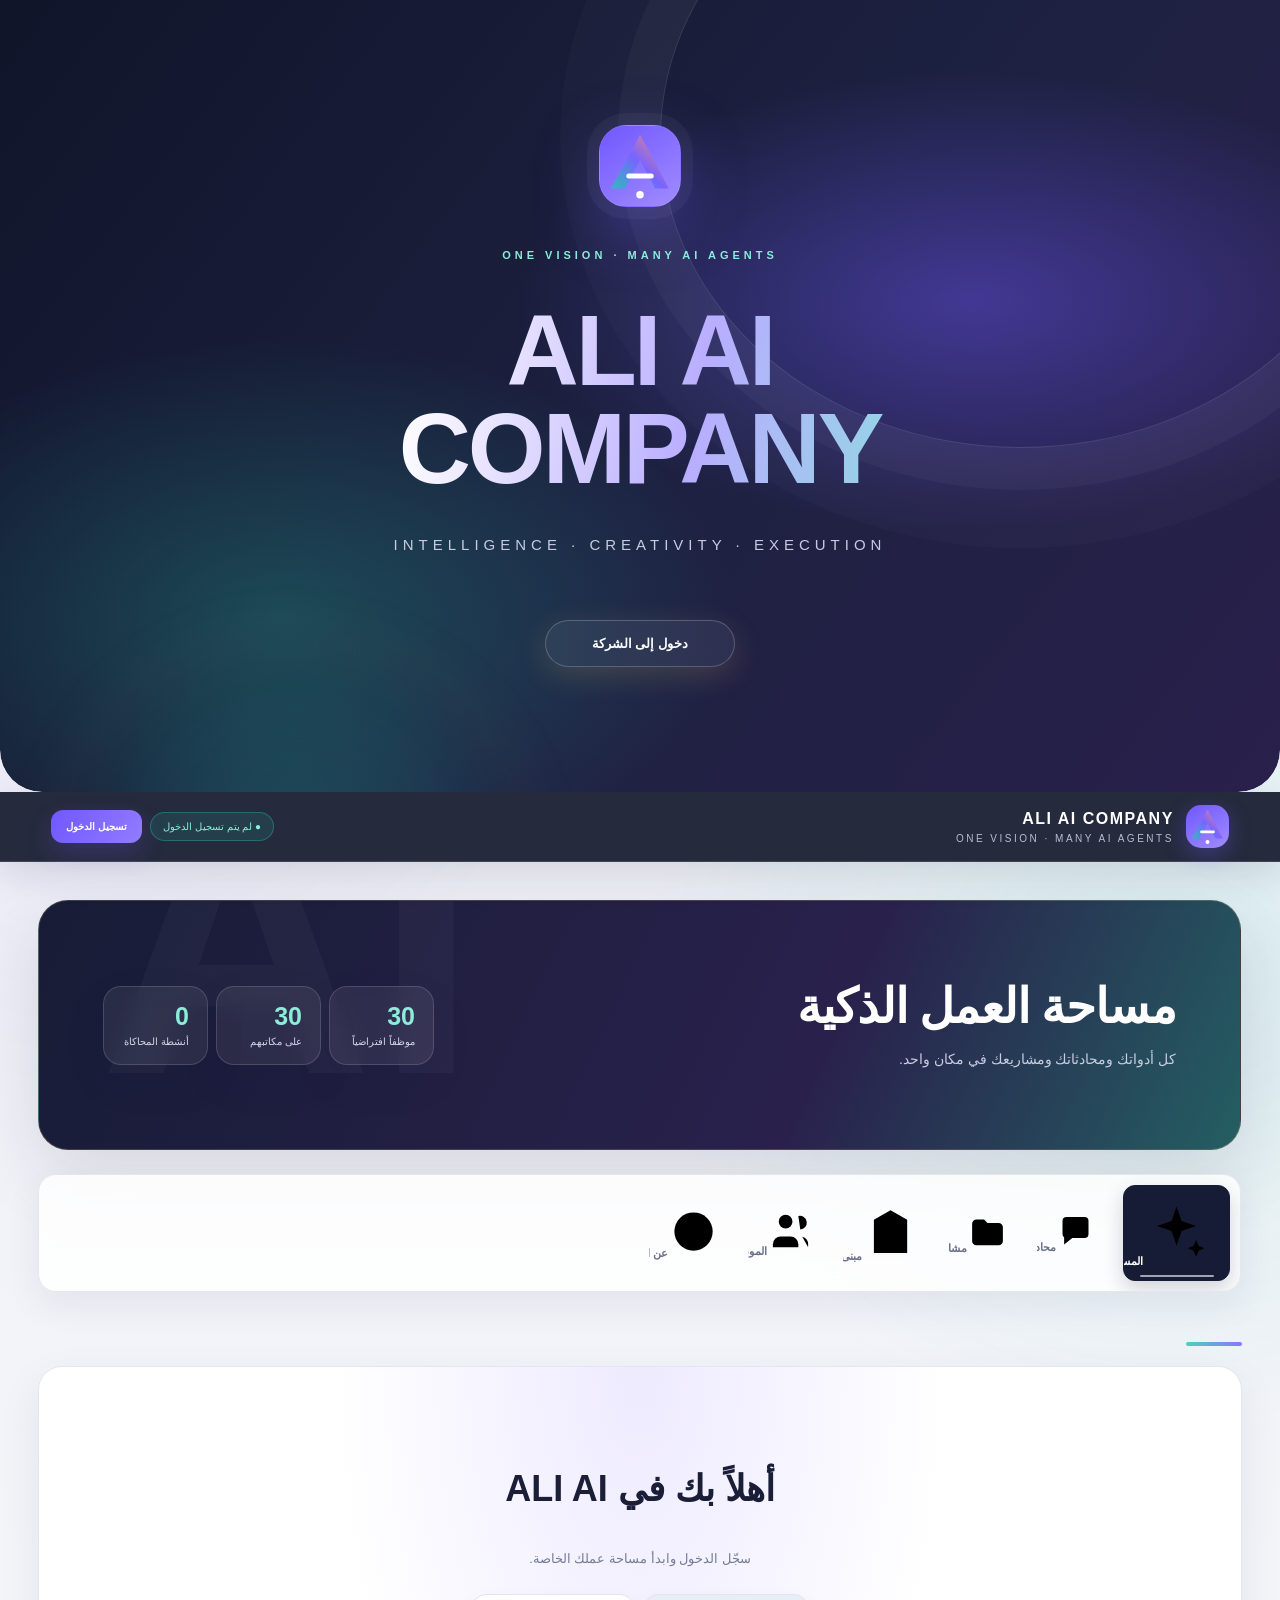
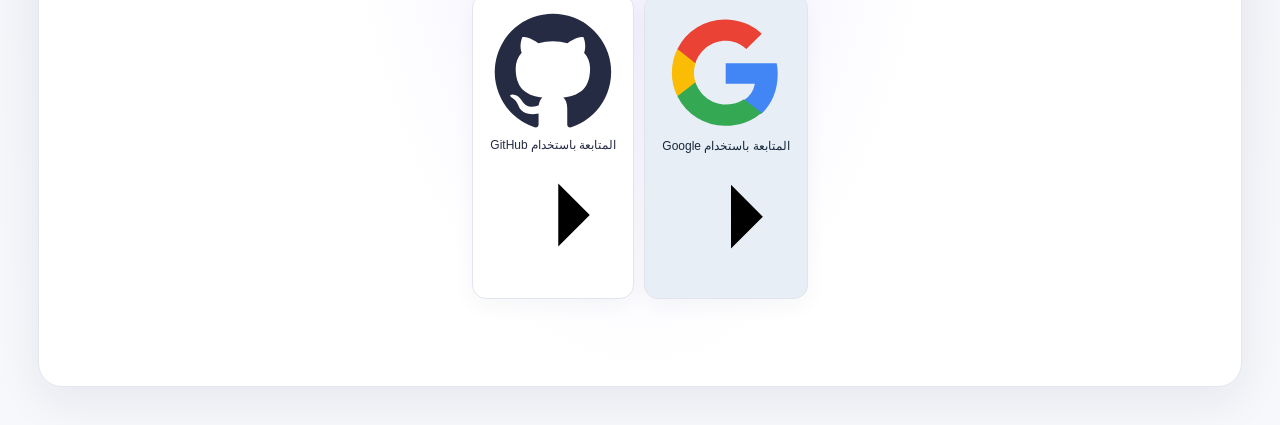
==== commit fb15eabf: "Add branded vector icons to providers and navigation" ====
--- a/index.html
+++ b/index.html
@@ -62,10 +62,10 @@
 @media(prefers-reduced-motion:reduce){html:focus-within{scroll-behavior:auto}*,*:before,*:after{scroll-behavior:auto!important}}
 </style><link rel="stylesheet" href="./motion.css?v=1"><link rel="stylesheet" href="./evolution.css?v=1">
 </head><body>
-<div class="company-intro" id="companyIntro" aria-label="ALI AI COMPANY"><div class="intro-core"><div class="intro-emblem">A</div><div class="intro-kicker">ONE VISION · MANY AI AGENTS</div><h1>ALI AI COMPANY</h1><p>INTELLIGENCE · CREATIVITY · EXECUTION</p><button class="intro-enter" id="enterCompany" type="button">دخول إلى الشركة</button></div></div>
-<header><div class="brand"><div class="mark">A</div><div><h1>ALI AI COMPANY</h1><small>ONE VISION · MANY AI AGENTS</small></div></div><div class="account-head"><span id="authStatus" class="live">● منصة الذكاء الاصطناعي</span><button id="headerLogin" class="primary" type="button">تسجيل الدخول</button><button id="headerLogout" type="button" style="display:none">تسجيل الخروج</button></div></header>
+<div class="company-intro" id="companyIntro" aria-label="ALI AI COMPANY"><div class="intro-core"><div class="intro-emblem"><svg class="ali-mark-svg" viewBox="0 0 64 64" aria-hidden="true"><defs><linearGradient id="aliA" x1="8" y1="56" x2="56" y2="8" gradientUnits="userSpaceOnUse"><stop stop-color="#22C9B2"/><stop offset=".52" stop-color="#7764FF"/><stop offset="1" stop-color="#FF8A78"/></linearGradient></defs><path d="M32 7 55 50H44L32 27 20 50H9L32 7Z" fill="url(#aliA)"/><path d="M23 40h18" stroke="#fff" stroke-width="4" stroke-linecap="round"/><circle cx="32" cy="55" r="3" fill="#fff"/></svg></div><div class="intro-kicker">ONE VISION · MANY AI AGENTS</div><h1>ALI AI COMPANY</h1><p>INTELLIGENCE · CREATIVITY · EXECUTION</p><button class="intro-enter" id="enterCompany" type="button">دخول إلى الشركة</button></div></div>
+<header><div class="brand"><div class="mark"><svg class="ali-mark-svg" viewBox="0 0 64 64" aria-hidden="true"><defs><linearGradient id="aliA" x1="8" y1="56" x2="56" y2="8" gradientUnits="userSpaceOnUse"><stop stop-color="#22C9B2"/><stop offset=".52" stop-color="#7764FF"/><stop offset="1" stop-color="#FF8A78"/></linearGradient></defs><path d="M32 7 55 50H44L32 27 20 50H9L32 7Z" fill="url(#aliA)"/><path d="M23 40h18" stroke="#fff" stroke-width="4" stroke-linecap="round"/><circle cx="32" cy="55" r="3" fill="#fff"/></svg></div><div><h1>ALI AI COMPANY</h1><small>ONE VISION · MANY AI AGENTS</small></div></div><div class="account-head"><span id="authStatus" class="live">● منصة الذكاء الاصطناعي</span><button id="headerLogin" class="primary" type="button">تسجيل الدخول</button><button id="headerLogout" type="button" style="display:none">تسجيل الخروج</button></div></header>
 <main><section class="intro"><div><h2>مساحة العمل الذكية</h2><p>كل أدواتك ومحادثاتك ومشاريعك في مكان واحد.</p></div><div class="stats"><div class="stat"><b id="staffCount">30</b><span>موظفاً افتراضياً</span></div><div class="stat"><b id="atdesks">30</b><span>على مكاتبهم</span></div><div class="stat"><b id="done">0</b><span>أنشطة المحاكاة</span></div></div></section>
-<nav class="tabs" aria-label="أقسام الشركة"><button class="active" data-tab="assistantTab">المساعد الذكي</button><button data-tab="conversationsTab">محادثاتي</button><button data-tab="requests">مشاريعي</button><button data-tab="buildingTab">مبنى الشركة</button><button data-tab="employeesTab">الموظفون</button><button data-tab="companyTab">عن الشركة</button></nav><section class="tabview active" id="assistantTab"><div class="assistant-layout"><section class="panel chat-panel"><div class="panelhead"><b>مساعد ALI AI</b><span>ALI AI ASSISTANT</span></div><div id="chatGate" class="chat-gate"><h3>أهلاً بك في ALI AI</h3><p>سجّل الدخول وابدأ مساحة عملك الخاصة.</p><div class="login-actions"><a id="googleLogin" class="login-link" href="https://ali-ai-company-cloud.omf09947.workers.dev/auth/google/start">المتابعة باستخدام Google</a><a id="githubLogin" class="login-link" href="https://ali-ai-company-cloud.omf09947.workers.dev/auth/github/start">المتابعة باستخدام GitHub</a></div></div><div id="accountArea" style="display:none"><div class="chat-toolbar"><div class="chat-toolbar-actions"><button id="newConversation" class="icon-action new-chat-trigger" type="button" title="محادثة جديدة" aria-label="محادثة جديدة">✎</button><div class="chat-menu-wrap"><button id="conversationMenuToggle" class="icon-action menu-trigger" type="button" aria-label="خيارات المحادثة" aria-expanded="false" title="خيارات المحادثة">⋯</button><div id="conversationMenu" class="conversation-menu"><button data-action="share">مشاركة</button><button data-action="rename">تغيير العنوان</button><button data-action="pin">تثبيت / إلغاء التثبيت</button><button data-action="lock">تعيين / إزالة رمز PIN</button><button data-action="add">إضافة إلى مشاريعي</button><button data-action="files">الملفات المرفوعة</button><button data-action="search">بحث في الدردشة</button><button data-action="install">إضافة إلى الشاشة الرئيسية</button><button data-action="archive">أرشفة / استعادة</button><button data-action="delete" class="danger-action">حذف المحادثة</button></div></div><div class="chat-current-title"><strong id="currentConversationTitle">محادثة جديدة</strong><span id="userInfo" class="user-info"></span></div></div></div><div class="chat-workspace"><div class="chat-main"><div id="chatMessages" class="chat-messages"><div class="welcome-chat"><div class="welcome-mark">A</div><h2>بماذا تفكر اليوم؟</h2><p>ابدأ محادثة جديدة، وسأساعدك في تحويل أفكارك إلى خطوات واضحة.</p></div></div><div class="chat-compose"><textarea id="chatInput" rows="2" maxlength="6000" placeholder="اكتب سؤالك أو العمل الذي تريد المساعدة به..."></textarea><button class="primary" id="sendChat" type="button">إرسال</button></div><div id="chatNotice" class="note">تُحفظ رسائلك تلقائياً ضمن حسابك.</div></div></div></div></section><aside class="side"><section class="panel" style="padding:17px"><h3>مساحة عملك</h3><p class="detail">محادثاتك ومشاريعك محفوظة ضمن حسابك.</p></section><section class="panel" style="padding:17px"><h3>ALI AI COMPANY</h3><p class="detail">منصة واحدة لأفكارك وأعمالك.</p></section></aside></div></section>
+<nav class="tabs" aria-label="أقسام الشركة"><button class="active" data-tab="assistantTab"><span class="nav-icon"><svg viewBox="0 0 24 24" aria-hidden="true"><path d="m12 3 1.8 5.2L19 10l-5.2 1.8L12 17l-1.8-5.2L5 10l5.2-1.8L12 3Z"/><path d="m19 15 .9 2.1L22 18l-2.1.9L19 21l-.9-2.1L16 18l2.1-.9L19 15Z"/></svg></span><span class="nav-label">المساعد الذكي</span></button><button data-tab="conversationsTab"><span class="nav-icon"><svg viewBox="0 0 24 24" aria-hidden="true"><path d="M4 5.5A2.5 2.5 0 0 1 6.5 3h11A2.5 2.5 0 0 1 20 5.5v8a2.5 2.5 0 0 1-2.5 2.5H10l-5 4v-4.4A2.5 2.5 0 0 1 4 13.5v-8Z"/><path d="M8 8h8M8 11.5h5"/></svg></span><span class="nav-label">محادثاتي</span></button><button data-tab="requests"><span class="nav-icon"><svg viewBox="0 0 24 24" aria-hidden="true"><path d="M3 7.5A2.5 2.5 0 0 1 5.5 5H10l2 2h6.5A2.5 2.5 0 0 1 21 9.5v8a2.5 2.5 0 0 1-2.5 2.5h-13A2.5 2.5 0 0 1 3 17.5v-10Z"/><path d="M8 13h8M8 16h5"/></svg></span><span class="nav-label">مشاريعي</span></button><button data-tab="buildingTab"><span class="nav-icon"><svg viewBox="0 0 24 24" aria-hidden="true"><path d="M3 21h18M5 21V7l7-4 7 4v14M9 21v-5h6v5M8 9h.01M12 9h.01M16 9h.01M8 12h.01M16 12h.01"/></svg></span><span class="nav-label">مبنى الشركة</span></button><button data-tab="employeesTab"><span class="nav-icon"><svg viewBox="0 0 24 24" aria-hidden="true"><path d="M16 20v-1.5a4 4 0 0 0-4-4H7a4 4 0 0 0-4 4V20"/><circle cx="9.5" cy="7" r="3.5"/><path d="M17 11a3.5 3.5 0 1 0-1-6.9M21 20v-1.5a4 4 0 0 0-3-3.87"/></svg></span><span class="nav-label">الموظفون</span></button><button data-tab="companyTab"><span class="nav-icon"><svg viewBox="0 0 24 24" aria-hidden="true"><circle cx="12" cy="12" r="9"/><path d="M12 11v5M12 7.5h.01"/></svg></span><span class="nav-label">عن الشركة</span></button></nav><section class="tabview active" id="assistantTab"><div class="assistant-layout"><section class="panel chat-panel"><div class="panelhead"><b>مساعد ALI AI</b><span>ALI AI ASSISTANT</span></div><div id="chatGate" class="chat-gate"><h3>أهلاً بك في ALI AI</h3><p>سجّل الدخول وابدأ مساحة عملك الخاصة.</p><div class="login-actions"><a id="googleLogin" class="login-link provider-login google-login" href="https://ali-ai-company-cloud.omf09947.workers.dev/auth/google/start"><svg class="provider-svg google-svg" viewBox="0 0 48 48" aria-hidden="true"><path fill="#4285F4" d="M43.6 24.5c0-1.4-.1-2.8-.4-4.1H24v7.8h11a9.4 9.4 0 0 1-4.1 6.2v5.1h6.6c3.9-3.6 6.1-8.8 6.1-15Z"/><path fill="#34A853" d="M24 44c5.5 0 10.1-1.8 13.5-4.9l-6.6-5.1c-1.8 1.2-4.1 2-6.9 2-5.3 0-9.8-3.6-11.4-8.4H5.8v5.3A20 20 0 0 0 24 44Z"/><path fill="#FBBC05" d="M12.6 27.6a12 12 0 0 1 0-7.2v-5.3H5.8a20 20 0 0 0 0 17.8l6.8-5.3Z"/><path fill="#EA4335" d="M24 12c3 0 5.7 1 7.8 3.1l5.8-5.8C34.1 6 29.5 4 24 4A20 20 0 0 0 5.8 15.1l6.8 5.3C14.2 15.6 18.7 12 24 12Z"/></svg><span>المتابعة باستخدام Google</span><svg class="provider-arrow" viewBox="0 0 24 24" aria-hidden="true"><path d="M5 12h14M13 6l6 6-6 6"/></svg></a><a id="githubLogin" class="login-link provider-login github-login" href="https://ali-ai-company-cloud.omf09947.workers.dev/auth/github/start"><svg class="provider-svg github-svg" viewBox="0 0 24 24" aria-hidden="true"><path fill="currentColor" d="M12 .9a11.1 11.1 0 0 0-3.51 21.63c.56.1.76-.24.76-.54v-2.1c-3.1.68-3.76-1.31-3.76-1.31-.5-1.29-1.23-1.63-1.23-1.63-1.01-.69.08-.68.08-.68 1.12.08 1.71 1.15 1.71 1.15.99 1.7 2.6 1.21 3.23.93.1-.72.39-1.21.7-1.49-2.48-.28-5.09-1.24-5.09-5.52 0-1.22.44-2.22 1.15-3-.12-.28-.5-1.42.11-2.96 0 0 .94-.3 3.05 1.14a10.6 10.6 0 0 1 5.55 0c2.11-1.44 3.05-1.14 3.05-1.14.61 1.54.23 2.68.11 2.96.72.78 1.15 1.78 1.15 3 0 4.29-2.61 5.24-5.1 5.51.4.35.75 1.03.75 2.08v3.06c0 .3.2.65.77.54A11.1 11.1 0 0 0 12 .9Z"/></svg><span>المتابعة باستخدام GitHub</span><svg class="provider-arrow" viewBox="0 0 24 24" aria-hidden="true"><path d="M5 12h14M13 6l6 6-6 6"/></svg></a></div></div><div id="accountArea" style="display:none"><div class="chat-toolbar"><div class="chat-toolbar-actions"><button id="newConversation" class="icon-action new-chat-trigger" type="button" title="محادثة جديدة" aria-label="محادثة جديدة">✎</button><div class="chat-menu-wrap"><button id="conversationMenuToggle" class="icon-action menu-trigger" type="button" aria-label="خيارات المحادثة" aria-expanded="false" title="خيارات المحادثة">⋯</button><div id="conversationMenu" class="conversation-menu"><button data-action="share">مشاركة</button><button data-action="rename">تغيير العنوان</button><button data-action="pin">تثبيت / إلغاء التثبيت</button><button data-action="lock">تعيين / إزالة رمز PIN</button><button data-action="add">إضافة إلى مشاريعي</button><button data-action="files">الملفات المرفوعة</button><button data-action="search">بحث في الدردشة</button><button data-action="install">إضافة إلى الشاشة الرئيسية</button><button data-action="archive">أرشفة / استعادة</button><button data-action="delete" class="danger-action">حذف المحادثة</button></div></div><div class="chat-current-title"><strong id="currentConversationTitle">محادثة جديدة</strong><span id="userInfo" class="user-info"></span></div></div></div><div class="chat-workspace"><div class="chat-main"><div id="chatMessages" class="chat-messages"><div class="welcome-chat"><div class="welcome-mark">A</div><h2>بماذا تفكر اليوم؟</h2><p>ابدأ محادثة جديدة، وسأساعدك في تحويل أفكارك إلى خطوات واضحة.</p></div></div><div class="chat-compose"><textarea id="chatInput" rows="2" maxlength="6000" placeholder="اكتب سؤالك أو العمل الذي تريد المساعدة به..."></textarea><button class="primary" id="sendChat" type="button">إرسال</button></div><div id="chatNotice" class="note">تُحفظ رسائلك تلقائياً ضمن حسابك.</div></div></div></div></section><aside class="side"><section class="panel" style="padding:17px"><h3>مساحة عملك</h3><p class="detail">محادثاتك ومشاريعك محفوظة ضمن حسابك.</p></section><section class="panel" style="padding:17px"><h3>ALI AI COMPANY</h3><p class="detail">منصة واحدة لأفكارك وأعمالك.</p></section></aside></div></section>
 <section class="tabview" id="conversationsTab"><section class="panel"><div class="panelhead"><b>محادثاتي</b><span>محادثاتك المحفوظة في حسابك</span></div><div class="conversation-library"><div class="conversation-library-intro">اختر محادثة لفتحها ومتابعة الحديث من حيث توقفت.</div><div id="conversationArchiveList" class="conversation-library-list"><div class="note">سجّل الدخول لعرض محادثاتك.</div></div></div></section></section>
 <section class="tabview" id="buildingTab"><div class="layout"><section class="panel"><div class="panelhead"><b>مقر ALI AI COMPANY</b><span>HEADQUARTERS</span></div><div class="viewport"><canvas id="scene" width="1400" height="1100"></canvas></div><div class="controls"><button class="primary" id="start">▶ تشغيل يوم العمل</button><button id="pause">إيقاف مؤقت</button><button id="call">استدعاء المحدد للمدير</button><button id="meet">اجتماع جماعي</button><button id="return">عودة للمكاتب</button></div></section>
 <aside class="side"><section class="panel"><h3>حركة المقر</h3><div class="log" id="log"><div>تم فتح كاميرا السقف الافتراضية.<time>الآن</time></div></div></section></aside></div></section>
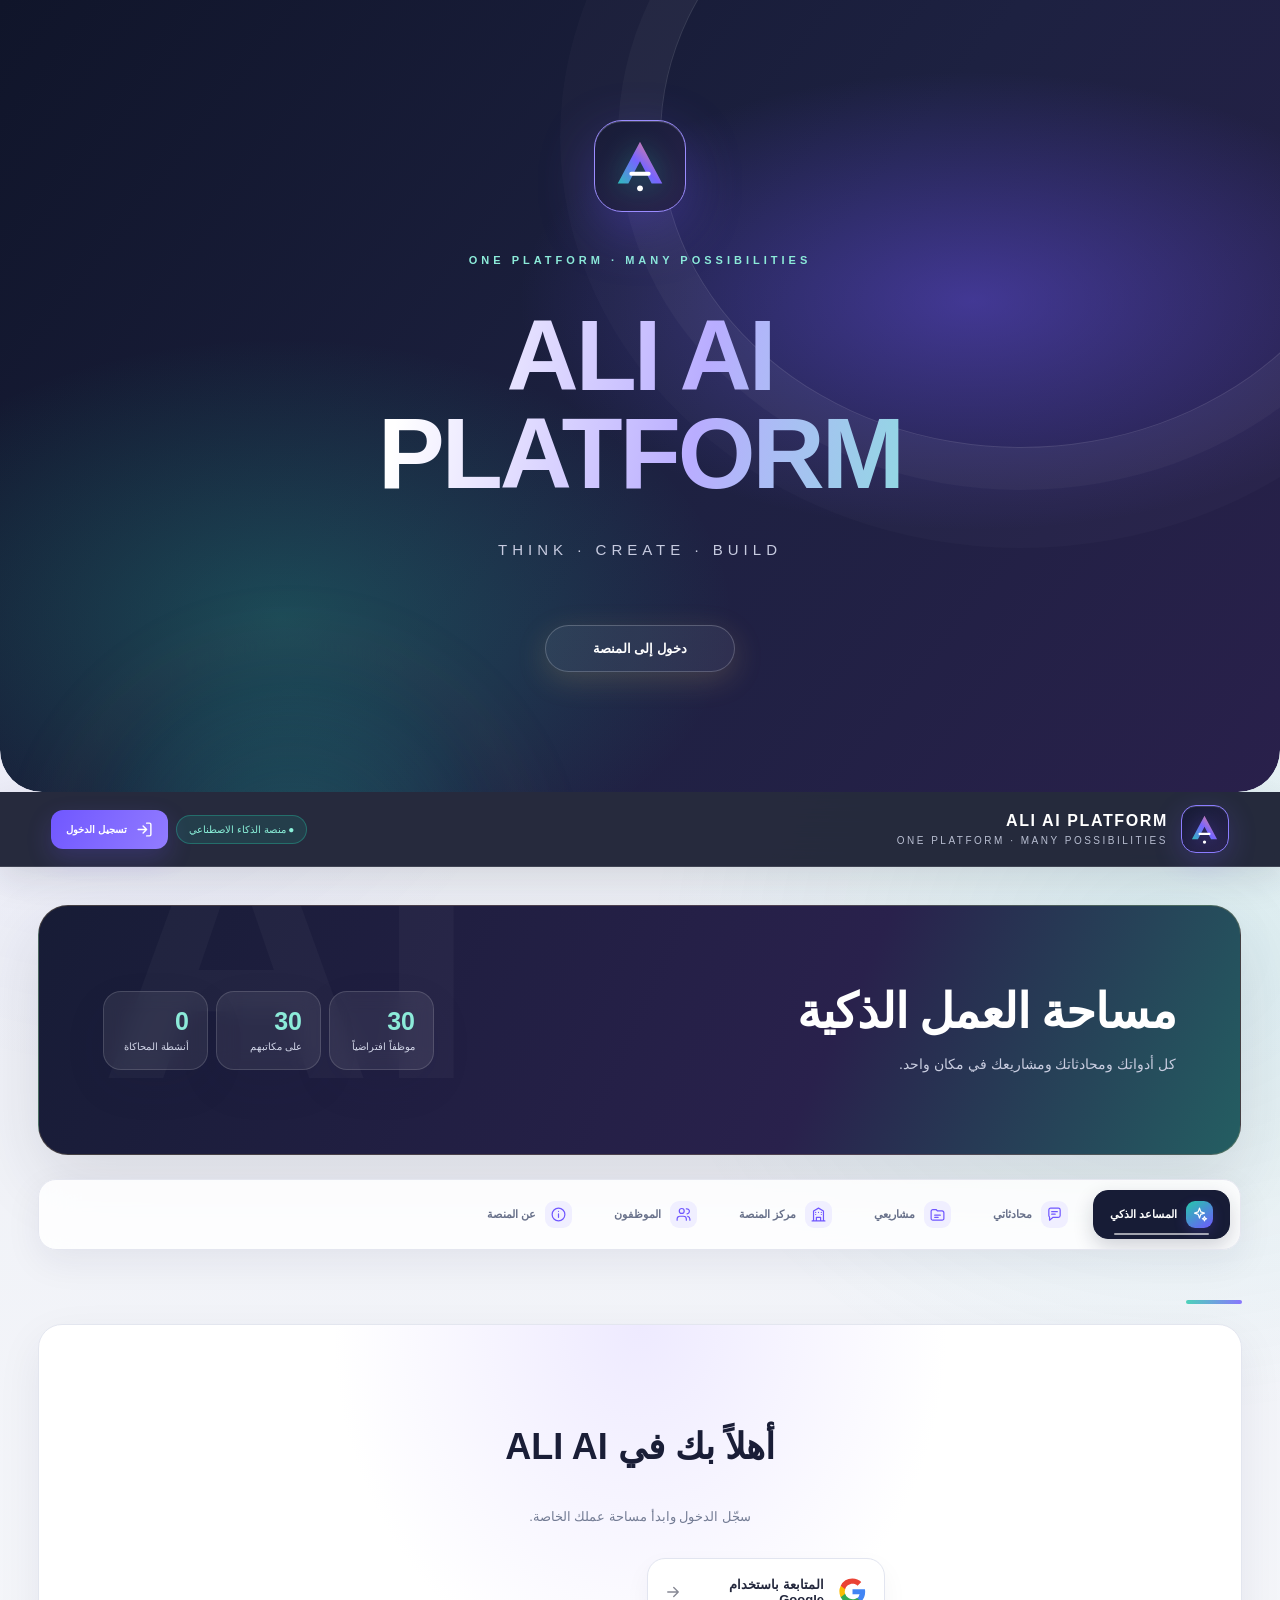
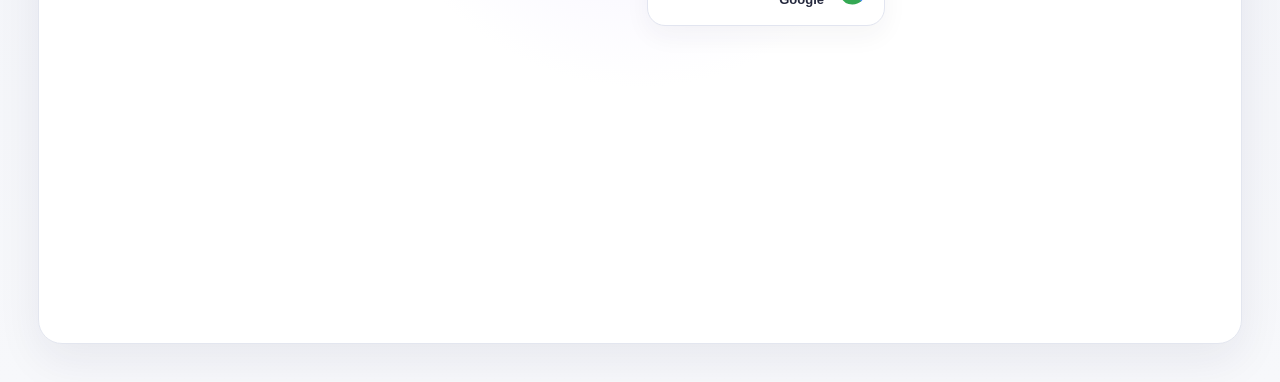
==== commit 31c5a801: "Use Google-only sign-in and rename product as AI platform" ====
--- a/index.html
+++ b/index.html
@@ -1,10 +1,10 @@
-<!doctype html><html lang="ar" dir="rtl"><head><meta charset="utf-8"><meta name="viewport" content="width=device-width,initial-scale=1"><meta name="theme-color" content="#071321"><title>ALI AI COMPANY — Ceiling View</title>
+<!doctype html><html lang="ar" dir="rtl"><head><meta charset="utf-8"><meta name="viewport" content="width=device-width,initial-scale=1"><meta name="theme-color" content="#071321"><title>ALI AI PLATFORM — Ceiling View</title>
 <style>
 :root{--bg:#071321;--panel:#102238;--line:#344d65;--gold:#d9b66b;--muted:#9db1c5;--text:#eef4fa}*{box-sizing:border-box}body{margin:0;background:radial-gradient(ellipse at 50% -15%,#25425e,transparent 50%),var(--bg);color:var(--text);font-family:Tahoma,Arial}header{padding:15px 22px;display:flex;justify-content:space-between;align-items:center;border-bottom:1px solid #30445a;background:#081522}.brand{display:flex;gap:12px;align-items:center}.mark{width:43px;height:43px;border:1px solid var(--gold);border-radius:12px;display:grid;place-items:center;color:var(--gold);font-size:20px;font-weight:bold}.brand h1{font-size:16px;margin:0;letter-spacing:1px}.brand small{display:block;color:var(--muted);font-size:10px;margin-top:5px;letter-spacing:2px}.live{color:#91e5bf;background:#12352c;border:1px solid #326b59;border-radius:30px;padding:8px 12px;font-size:10px}main{max-width:1600px;margin:auto;padding:20px}.intro{display:flex;justify-content:space-between;align-items:end;gap:15px;margin-bottom:15px}.intro h2{font-size:23px;margin:0 0 7px}.intro p{font-size:12px;line-height:1.9;color:var(--muted);margin:0}.stats{display:flex;gap:8px;flex-wrap:wrap}.stat,.panel{background:linear-gradient(145deg,#12283e,#0b1929);border:1px solid var(--line);border-radius:14px}.stat{padding:9px 13px;min-width:95px}.stat b{display:block;color:var(--gold);font-size:19px}.stat span{font-size:10px;color:var(--muted)}.layout{display:grid;grid-template-columns:minmax(0,1fr) 290px;gap:14px}.panel{overflow:hidden;box-shadow:0 15px 45px #0004}.panelhead{padding:13px 15px;border-bottom:1px solid var(--line);display:flex;justify-content:space-between;font-size:12px}.panelhead span{font-size:10px;color:var(--muted)}.viewport{padding:10px;background:#071522;overflow:auto}.viewport canvas{display:block;width:100%;min-width:950px;height:auto;border-radius:7px}.controls{display:flex;flex-wrap:wrap;gap:8px;padding:12px}button{border:1px solid #405b73;border-radius:9px;background:#172e45;color:var(--text);padding:10px 13px;font:inherit;font-size:11px;cursor:pointer}button:hover{border-color:var(--gold);color:var(--gold)}button.primary{background:linear-gradient(135deg,#c49a4e,#e5cf91);color:#172538;border:0;font-weight:bold}.side{display:flex;flex-direction:column;gap:12px}.side .panel{padding:14px}.side h3{font-size:13px;margin:0 0 12px}.employees{display:flex;flex-direction:column;gap:6px;max-height:380px;overflow:auto}.employee{display:flex;align-items:center;gap:9px;padding:8px;border:1px solid transparent;border-radius:8px;cursor:pointer}.employee.active,.employee:hover{background:#1a334a;border-color:#647d94}.face{width:30px;height:30px;border-radius:9px;background:#2d455c;color:var(--gold);display:grid;place-items:center;font-size:10px}.employee strong{font-size:10px;display:block}.employee small{font-size:9px;color:var(--muted)}.detail,.note{font-size:11px;color:var(--muted);line-height:2}.detail b{color:var(--text)}.log{max-height:170px;overflow:auto}.log div{font-size:10px;line-height:1.8;border-right:2px solid var(--gold);padding:2px 9px;margin-bottom:7px}.log time{display:block;color:#849bb0;font-size:9px}.note{font-size:10px;line-height:1.8;margin:9px 0 0}@media(max-width:1000px){.layout{grid-template-columns:1fr}.side{display:grid;grid-template-columns:1fr 1fr}.intro{display:block}.stats{margin-top:12px}}.tabs{display:flex;gap:8px;flex-wrap:wrap;margin:18px 0 14px}.tabs button{padding:11px 18px;border-radius:10px}.tabs button.active{background:linear-gradient(135deg,#c49a4e,#e5cf91);color:#172538;border-color:#e5cf91;font-weight:bold}.tabview{display:none}.tabview.active{display:block}.directory-grid{display:grid;grid-template-columns:minmax(0,1fr) 320px;gap:14px}.company-grid{display:grid;grid-template-columns:repeat(2,minmax(0,1fr));gap:12px}.info-card{background:#0b1b2b;border:1px solid #344d65;border-radius:12px;padding:15px;line-height:2;font-size:12px}.info-card h3{color:#e4c47e;margin:0 0 8px;font-size:14px}.task-card{padding:12px;border:1px solid #344d65;border-radius:10px;background:#0b1b2b;font-size:11px;line-height:1.9}.task-card strong{color:#e4c47e}.task-meta{color:#9db1c5;margin-top:5px}@media(max-width:620px){.directory-grid,.company-grid{grid-template-columns:1fr}header{padding:12px}.brand h1{font-size:13px}.live{font-size:9px}main{padding:10px}.intro h2{font-size:19px}.side{display:flex}.viewport canvas{min-width:1000px}.controls button{flex:1}}
 
 .account-head{display:flex;align-items:center;gap:8px;flex-wrap:wrap}.account-head button{font-size:10px}.assistant-layout{display:grid;grid-template-columns:minmax(0,1fr) 270px;gap:14px}.chat-panel{min-height:560px}.chat-gate{padding:30px 18px;text-align:center;max-width:620px;margin:auto}.chat-gate h3{color:var(--gold);font-size:20px}.chat-gate p{color:var(--muted);font-size:12px;line-height:2}.login-actions{display:flex;justify-content:center;gap:10px;flex-wrap:wrap;margin:22px 0}.login-link{display:inline-block;padding:12px 18px;border-radius:9px;background:#172e45;border:1px solid #526b82;color:#eef4fa;text-decoration:none;font-size:12px}.login-link:first-child{background:#e8eef5;color:#15283b}.chat-toolbar{display:flex;justify-content:space-between;align-items:center;padding:10px 14px;border-bottom:1px solid var(--line);gap:8px}.user-info{font-size:11px;color:var(--gold)}.chat-workspace{display:grid;grid-template-columns:minmax(0,1fr);min-height:450px}.conversation-sidebar{padding:12px;border-left:1px solid var(--line);background:#0a1928}.conversation-sidebar>b{font-size:11px;color:var(--gold)}#conversationList{display:flex;flex-direction:column;gap:8px;margin-top:10px}.conversation-library{padding:18px}.conversation-library-intro{font-size:12px;color:var(--muted);line-height:1.9;margin-bottom:14px}.conversation-library-list{display:grid;grid-template-columns:repeat(auto-fit,minmax(230px,1fr));gap:9px}.conversation-library-list .conversation-item{min-height:54px;padding:13px;text-align:right;white-space:normal;line-height:1.7;background:#101f32;border:1px solid #35445b;border-radius:12px;font-size:12px}.conversation-library-list .conversation-item:hover{background:#192b40;border-color:var(--gold)}.conversation-item{width:100%;text-align:right;font-size:10px;white-space:nowrap;overflow:hidden;text-overflow:ellipsis}.conversation-item.active{border-color:var(--gold);color:var(--gold)}.chat-main{display:flex;flex-direction:column;min-width:0}.chat-messages{height:360px;overflow:auto;padding:14px;display:flex;flex-direction:column;gap:10px}.chat-bubble{max-width:90%;padding:10px 12px;border-radius:11px;font-size:12px;line-height:1.9;white-space:pre-wrap;overflow-wrap:anywhere}.chat-bubble.user{align-self:flex-start;background:#1a354e}.chat-bubble.assistant{align-self:flex-end;background:#12352c;border:1px solid #326b59}.chat-compose{display:flex;gap:8px;padding:10px;border-top:1px solid var(--line)}.chat-compose textarea{flex:1;resize:vertical;min-height:48px;background:#091827;color:#eef4fa;border:1px solid #405b73;border-radius:8px;padding:10px;font:12px Tahoma}.chat-compose button{min-width:75px}.chat-main>.note{padding:0 12px 10px}.chat-gate .note{font-size:10px}.project-description{font-size:11px;line-height:1.8;color:var(--muted);margin-top:7px}@media(max-width:800px){.assistant-layout{grid-template-columns:1fr}.assistant-layout>.side{display:grid;grid-template-columns:1fr 1fr}.chat-workspace{grid-template-columns:1fr}.conversation-sidebar{border-left:0;border-bottom:1px solid var(--line)}#conversationList{flex-direction:column;overflow:visible}.conversation-item{min-width:0}.chat-messages{height:330px}.account-head .live{display:none}}@media(max-width:520px){.assistant-layout>.side{display:flex}.login-link{width:100%}.chat-toolbar{align-items:flex-start;flex-direction:column}}
 
-/* ALI AI COMPANY — premium interface refresh */
+/* ALI AI PLATFORM — premium interface refresh */
 :root{--bg:#070d18;--panel:#101b2b;--line:#293a52;--gold:#d8b56b;--muted:#9aaac0;--text:#f4f6fb}body{background:radial-gradient(ellipse at 50% -20%,#273a59 0,transparent 48%),linear-gradient(145deg,#070d18,#0b1422 60%,#101827);font-family:Inter,"Segoe UI",Tahoma,Arial,sans-serif}header{position:sticky;top:0;z-index:20;background:#080f1ddd;backdrop-filter:blur(18px);border-bottom:1px solid #d8b56b35;box-shadow:0 8px 35px #0004}.mark{border-radius:14px;background:linear-gradient(145deg,#e9d39a,#a97c35);color:#101827;border:1px solid #f5dfa6;box-shadow:0 0 24px #d8b56b33}.brand h1{letter-spacing:2.2px;font-weight:800}.brand small{letter-spacing:2.5px;color:#c2a66d}main{max-width:1500px;padding:24px 20px 50px}.intro{padding:25px 27px;border:1px solid #d8b56b38;border-radius:22px;background:linear-gradient(115deg,#15253aee,#0b1525ee 65%,#18243a);box-shadow:0 18px 55px #0004;align-items:center}.intro h2{font-size:clamp(22px,3vw,34px)}.intro p{font-size:12px;max-width:680px}.stat,.panel,.info-card,.task-card{border-color:#35445b;background:linear-gradient(145deg,#142238f5,#0b1524f5);box-shadow:0 14px 38px #0003}.panel{border-radius:18px}.panelhead{padding:15px 18px;background:#ffffff04}.tabs{gap:9px;margin:20px 0 16px}.tabs button{border-radius:12px;padding:12px 19px;background:#101d30}.tabs button.active{box-shadow:0 7px 22px #d8b56b25}.chat-panel{min-height:620px}.chat-gate{padding:48px 20px}.chat-gate h3{font-size:24px;color:#e7ca88}.chat-gate p{font-size:13px}.login-link{border-radius:12px;padding:13px 20px;transition:transform .2s,box-shadow .2s}.login-link:hover{transform:translateY(-2px);box-shadow:0 10px 25px #0005}.chat-workspace{min-height:510px}.chat-messages{height:420px;padding:20px}.chat-bubble{font-size:13px;border-radius:15px;padding:12px 15px}.chat-bubble.assistant{background:#172b32;border-color:#426c5e}.chat-compose{padding:14px}.chat-compose textarea{border-radius:13px;font:13px Tahoma;padding:13px}.chat-compose button,button{border-radius:11px;transition:transform .18s,border-color .18s,background .18s}.employee{padding:10px;border-radius:12px}.face{width:38px;height:38px;border-radius:13px;background:linear-gradient(145deg,#d6b66e,#6b7c9b);color:#101827;font-weight:800;box-shadow:inset 0 1px #fff8,0 5px 14px #0003}.employee strong{font-size:11px}.employee small{font-size:10px}.employee.active{background:#d8b56b12;border-color:#d8b56b66}.viewport{background:radial-gradient(ellipse at center,#17283a,#07111e);padding:14px}.viewport canvas{border:1px solid #d8b56b55;border-radius:13px;box-shadow:0 12px 35px #0005}.controls{padding:15px}.info-card{border-radius:15px;line-height:2.1}.info-card h3{color:#e6c982}.company-intro{position:fixed;inset:0;z-index:1000;display:grid;place-items:center;padding:24px;background:radial-gradient(ellipse at 50% 35%,#233a5b 0,#0b1424 48%,#050912 100%);transition:opacity .65s ease,visibility .65s ease}.company-intro.is-hidden{opacity:0;visibility:hidden;pointer-events:none}.company-intro:before,.company-intro:after{content:"";position:absolute;width:min(72vw,620px);height:min(72vw,620px);border:1px solid #d8b56b22;border-radius:50%;box-shadow:0 0 80px #d8b56b0c,inset 0 0 80px #d8b56b0b;animation:orbit 24s linear infinite}.company-intro:after{width:min(55vw,470px);height:min(55vw,470px);animation-direction:reverse;border-style:dashed}.intro-core{position:relative;z-index:1;text-align:center;max-width:720px;animation:rise .9s both}.intro-emblem{width:82px;height:82px;margin:0 auto 25px;border-radius:25px;display:grid;place-items:center;background:linear-gradient(145deg,#f0dba7,#a97a32);color:#101827;font-size:39px;font-weight:900;box-shadow:0 12px 55px #d8b56b40;border:1px solid #fff1}.intro-kicker{font-size:10px;letter-spacing:5px;color:#d7bd81;margin-bottom:15px}.intro-core h1{font-size:clamp(30px,6vw,58px);letter-spacing:3px;margin:0;color:#f5f0e5}.intro-core p{color:#aebbd0;letter-spacing:2px;font-size:11px;margin:14px 0 30px}.intro-enter{min-width:180px;padding:14px 24px;border:1px solid #f2d89b;background:linear-gradient(135deg,#f0dba7,#b88a43);color:#101827;font-weight:800;font-size:13px;box-shadow:0 8px 30px #d8b56b33}.intro-enter:hover{transform:translateY(-2px);box-shadow:0 13px 35px #d8b56b55}@keyframes orbit{to{transform:rotate(360deg)}}@keyframes rise{from{opacity:0;transform:translateY(18px)}to{opacity:1;transform:translateY(0)}}@media(max-width:700px){main{padding:13px 11px 35px}.intro{padding:20px 17px}.chat-panel{min-height:550px}.chat-messages{height:350px}.intro-core p{letter-spacing:1px}.company-intro:before{width:88vw;height:88vw}.company-intro:after{width:68vw;height:68vw}}@media(prefers-reduced-motion:reduce){*,*:before,*:after{animation-duration:.01ms!important;transition-duration:.01ms!important}}
 /* ChatGPT-style workspace */
 .chat-panel{min-height:680px}.chat-panel>.panelhead{display:none}.assistant-layout{grid-template-columns:1fr}.assistant-layout>.side{display:none}
@@ -62,16 +62,16 @@
 @media(prefers-reduced-motion:reduce){html:focus-within{scroll-behavior:auto}*,*:before,*:after{scroll-behavior:auto!important}}
 </style><link rel="stylesheet" href="./motion.css?v=1"><link rel="stylesheet" href="./evolution.css?v=1">
 </head><body>
-<div class="company-intro" id="companyIntro" aria-label="ALI AI COMPANY"><div class="intro-core"><div class="intro-emblem"><svg class="ali-mark-svg" viewBox="0 0 64 64" aria-hidden="true"><defs><linearGradient id="aliA" x1="8" y1="56" x2="56" y2="8" gradientUnits="userSpaceOnUse"><stop stop-color="#22C9B2"/><stop offset=".52" stop-color="#7764FF"/><stop offset="1" stop-color="#FF8A78"/></linearGradient></defs><path d="M32 7 55 50H44L32 27 20 50H9L32 7Z" fill="url(#aliA)"/><path d="M23 40h18" stroke="#fff" stroke-width="4" stroke-linecap="round"/><circle cx="32" cy="55" r="3" fill="#fff"/></svg></div><div class="intro-kicker">ONE VISION · MANY AI AGENTS</div><h1>ALI AI COMPANY</h1><p>INTELLIGENCE · CREATIVITY · EXECUTION</p><button class="intro-enter" id="enterCompany" type="button">دخول إلى الشركة</button></div></div>
-<header><div class="brand"><div class="mark"><svg class="ali-mark-svg" viewBox="0 0 64 64" aria-hidden="true"><defs><linearGradient id="aliA" x1="8" y1="56" x2="56" y2="8" gradientUnits="userSpaceOnUse"><stop stop-color="#22C9B2"/><stop offset=".52" stop-color="#7764FF"/><stop offset="1" stop-color="#FF8A78"/></linearGradient></defs><path d="M32 7 55 50H44L32 27 20 50H9L32 7Z" fill="url(#aliA)"/><path d="M23 40h18" stroke="#fff" stroke-width="4" stroke-linecap="round"/><circle cx="32" cy="55" r="3" fill="#fff"/></svg></div><div><h1>ALI AI COMPANY</h1><small>ONE VISION · MANY AI AGENTS</small></div></div><div class="account-head"><span id="authStatus" class="live">● منصة الذكاء الاصطناعي</span><button id="headerLogin" class="primary" type="button">تسجيل الدخول</button><button id="headerLogout" type="button" style="display:none">تسجيل الخروج</button></div></header>
+<div class="company-intro" id="companyIntro" aria-label="ALI AI PLATFORM"><div class="intro-core"><div class="intro-emblem"><svg class="ali-mark-svg" viewBox="0 0 64 64" aria-hidden="true"><defs><linearGradient id="aliA" x1="8" y1="56" x2="56" y2="8" gradientUnits="userSpaceOnUse"><stop stop-color="#22C9B2"/><stop offset=".52" stop-color="#7764FF"/><stop offset="1" stop-color="#FF8A78"/></linearGradient></defs><path d="M32 7 55 50H44L32 27 20 50H9L32 7Z" fill="url(#aliA)"/><path d="M23 40h18" stroke="#fff" stroke-width="4" stroke-linecap="round"/><circle cx="32" cy="55" r="3" fill="#fff"/></svg></div><div class="intro-kicker">ONE PLATFORM · MANY POSSIBILITIES</div><h1>ALI AI PLATFORM</h1><p>THINK · CREATE · BUILD</p><button class="intro-enter" id="enterCompany" type="button">دخول إلى المنصة</button></div></div>
+<header><div class="brand"><div class="mark"><svg class="ali-mark-svg" viewBox="0 0 64 64" aria-hidden="true"><defs><linearGradient id="aliA" x1="8" y1="56" x2="56" y2="8" gradientUnits="userSpaceOnUse"><stop stop-color="#22C9B2"/><stop offset=".52" stop-color="#7764FF"/><stop offset="1" stop-color="#FF8A78"/></linearGradient></defs><path d="M32 7 55 50H44L32 27 20 50H9L32 7Z" fill="url(#aliA)"/><path d="M23 40h18" stroke="#fff" stroke-width="4" stroke-linecap="round"/><circle cx="32" cy="55" r="3" fill="#fff"/></svg></div><div><h1>ALI AI PLATFORM</h1><small>ONE PLATFORM · MANY POSSIBILITIES</small></div></div><div class="account-head"><span id="authStatus" class="live">● منصة الذكاء الاصطناعي</span><button id="headerLogin" class="primary" type="button">تسجيل الدخول</button><button id="headerLogout" type="button" style="display:none">تسجيل الخروج</button></div></header>
 <main><section class="intro"><div><h2>مساحة العمل الذكية</h2><p>كل أدواتك ومحادثاتك ومشاريعك في مكان واحد.</p></div><div class="stats"><div class="stat"><b id="staffCount">30</b><span>موظفاً افتراضياً</span></div><div class="stat"><b id="atdesks">30</b><span>على مكاتبهم</span></div><div class="stat"><b id="done">0</b><span>أنشطة المحاكاة</span></div></div></section>
-<nav class="tabs" aria-label="أقسام الشركة"><button class="active" data-tab="assistantTab"><span class="nav-icon"><svg viewBox="0 0 24 24" aria-hidden="true"><path d="m12 3 1.8 5.2L19 10l-5.2 1.8L12 17l-1.8-5.2L5 10l5.2-1.8L12 3Z"/><path d="m19 15 .9 2.1L22 18l-2.1.9L19 21l-.9-2.1L16 18l2.1-.9L19 15Z"/></svg></span><span class="nav-label">المساعد الذكي</span></button><button data-tab="conversationsTab"><span class="nav-icon"><svg viewBox="0 0 24 24" aria-hidden="true"><path d="M4 5.5A2.5 2.5 0 0 1 6.5 3h11A2.5 2.5 0 0 1 20 5.5v8a2.5 2.5 0 0 1-2.5 2.5H10l-5 4v-4.4A2.5 2.5 0 0 1 4 13.5v-8Z"/><path d="M8 8h8M8 11.5h5"/></svg></span><span class="nav-label">محادثاتي</span></button><button data-tab="requests"><span class="nav-icon"><svg viewBox="0 0 24 24" aria-hidden="true"><path d="M3 7.5A2.5 2.5 0 0 1 5.5 5H10l2 2h6.5A2.5 2.5 0 0 1 21 9.5v8a2.5 2.5 0 0 1-2.5 2.5h-13A2.5 2.5 0 0 1 3 17.5v-10Z"/><path d="M8 13h8M8 16h5"/></svg></span><span class="nav-label">مشاريعي</span></button><button data-tab="buildingTab"><span class="nav-icon"><svg viewBox="0 0 24 24" aria-hidden="true"><path d="M3 21h18M5 21V7l7-4 7 4v14M9 21v-5h6v5M8 9h.01M12 9h.01M16 9h.01M8 12h.01M16 12h.01"/></svg></span><span class="nav-label">مبنى الشركة</span></button><button data-tab="employeesTab"><span class="nav-icon"><svg viewBox="0 0 24 24" aria-hidden="true"><path d="M16 20v-1.5a4 4 0 0 0-4-4H7a4 4 0 0 0-4 4V20"/><circle cx="9.5" cy="7" r="3.5"/><path d="M17 11a3.5 3.5 0 1 0-1-6.9M21 20v-1.5a4 4 0 0 0-3-3.87"/></svg></span><span class="nav-label">الموظفون</span></button><button data-tab="companyTab"><span class="nav-icon"><svg viewBox="0 0 24 24" aria-hidden="true"><circle cx="12" cy="12" r="9"/><path d="M12 11v5M12 7.5h.01"/></svg></span><span class="nav-label">عن الشركة</span></button></nav><section class="tabview active" id="assistantTab"><div class="assistant-layout"><section class="panel chat-panel"><div class="panelhead"><b>مساعد ALI AI</b><span>ALI AI ASSISTANT</span></div><div id="chatGate" class="chat-gate"><h3>أهلاً بك في ALI AI</h3><p>سجّل الدخول وابدأ مساحة عملك الخاصة.</p><div class="login-actions"><a id="googleLogin" class="login-link provider-login google-login" href="https://ali-ai-company-cloud.omf09947.workers.dev/auth/google/start"><svg class="provider-svg google-svg" viewBox="0 0 48 48" aria-hidden="true"><path fill="#4285F4" d="M43.6 24.5c0-1.4-.1-2.8-.4-4.1H24v7.8h11a9.4 9.4 0 0 1-4.1 6.2v5.1h6.6c3.9-3.6 6.1-8.8 6.1-15Z"/><path fill="#34A853" d="M24 44c5.5 0 10.1-1.8 13.5-4.9l-6.6-5.1c-1.8 1.2-4.1 2-6.9 2-5.3 0-9.8-3.6-11.4-8.4H5.8v5.3A20 20 0 0 0 24 44Z"/><path fill="#FBBC05" d="M12.6 27.6a12 12 0 0 1 0-7.2v-5.3H5.8a20 20 0 0 0 0 17.8l6.8-5.3Z"/><path fill="#EA4335" d="M24 12c3 0 5.7 1 7.8 3.1l5.8-5.8C34.1 6 29.5 4 24 4A20 20 0 0 0 5.8 15.1l6.8 5.3C14.2 15.6 18.7 12 24 12Z"/></svg><span>المتابعة باستخدام Google</span><svg class="provider-arrow" viewBox="0 0 24 24" aria-hidden="true"><path d="M5 12h14M13 6l6 6-6 6"/></svg></a><a id="githubLogin" class="login-link provider-login github-login" href="https://ali-ai-company-cloud.omf09947.workers.dev/auth/github/start"><svg class="provider-svg github-svg" viewBox="0 0 24 24" aria-hidden="true"><path fill="currentColor" d="M12 .9a11.1 11.1 0 0 0-3.51 21.63c.56.1.76-.24.76-.54v-2.1c-3.1.68-3.76-1.31-3.76-1.31-.5-1.29-1.23-1.63-1.23-1.63-1.01-.69.08-.68.08-.68 1.12.08 1.71 1.15 1.71 1.15.99 1.7 2.6 1.21 3.23.93.1-.72.39-1.21.7-1.49-2.48-.28-5.09-1.24-5.09-5.52 0-1.22.44-2.22 1.15-3-.12-.28-.5-1.42.11-2.96 0 0 .94-.3 3.05 1.14a10.6 10.6 0 0 1 5.55 0c2.11-1.44 3.05-1.14 3.05-1.14.61 1.54.23 2.68.11 2.96.72.78 1.15 1.78 1.15 3 0 4.29-2.61 5.24-5.1 5.51.4.35.75 1.03.75 2.08v3.06c0 .3.2.65.77.54A11.1 11.1 0 0 0 12 .9Z"/></svg><span>المتابعة باستخدام GitHub</span><svg class="provider-arrow" viewBox="0 0 24 24" aria-hidden="true"><path d="M5 12h14M13 6l6 6-6 6"/></svg></a></div></div><div id="accountArea" style="display:none"><div class="chat-toolbar"><div class="chat-toolbar-actions"><button id="newConversation" class="icon-action new-chat-trigger" type="button" title="محادثة جديدة" aria-label="محادثة جديدة">✎</button><div class="chat-menu-wrap"><button id="conversationMenuToggle" class="icon-action menu-trigger" type="button" aria-label="خيارات المحادثة" aria-expanded="false" title="خيارات المحادثة">⋯</button><div id="conversationMenu" class="conversation-menu"><button data-action="share">مشاركة</button><button data-action="rename">تغيير العنوان</button><button data-action="pin">تثبيت / إلغاء التثبيت</button><button data-action="lock">تعيين / إزالة رمز PIN</button><button data-action="add">إضافة إلى مشاريعي</button><button data-action="files">الملفات المرفوعة</button><button data-action="search">بحث في الدردشة</button><button data-action="install">إضافة إلى الشاشة الرئيسية</button><button data-action="archive">أرشفة / استعادة</button><button data-action="delete" class="danger-action">حذف المحادثة</button></div></div><div class="chat-current-title"><strong id="currentConversationTitle">محادثة جديدة</strong><span id="userInfo" class="user-info"></span></div></div></div><div class="chat-workspace"><div class="chat-main"><div id="chatMessages" class="chat-messages"><div class="welcome-chat"><div class="welcome-mark">A</div><h2>بماذا تفكر اليوم؟</h2><p>ابدأ محادثة جديدة، وسأساعدك في تحويل أفكارك إلى خطوات واضحة.</p></div></div><div class="chat-compose"><textarea id="chatInput" rows="2" maxlength="6000" placeholder="اكتب سؤالك أو العمل الذي تريد المساعدة به..."></textarea><button class="primary" id="sendChat" type="button">إرسال</button></div><div id="chatNotice" class="note">تُحفظ رسائلك تلقائياً ضمن حسابك.</div></div></div></div></section><aside class="side"><section class="panel" style="padding:17px"><h3>مساحة عملك</h3><p class="detail">محادثاتك ومشاريعك محفوظة ضمن حسابك.</p></section><section class="panel" style="padding:17px"><h3>ALI AI COMPANY</h3><p class="detail">منصة واحدة لأفكارك وأعمالك.</p></section></aside></div></section>
+<nav class="tabs" aria-label="أقسام المنصة"><button class="active" data-tab="assistantTab"><span class="nav-icon"><svg viewBox="0 0 24 24" aria-hidden="true"><path d="m12 3 1.8 5.2L19 10l-5.2 1.8L12 17l-1.8-5.2L5 10l5.2-1.8L12 3Z"/><path d="m19 15 .9 2.1L22 18l-2.1.9L19 21l-.9-2.1L16 18l2.1-.9L19 15Z"/></svg></span><span class="nav-label">المساعد الذكي</span></button><button data-tab="conversationsTab"><span class="nav-icon"><svg viewBox="0 0 24 24" aria-hidden="true"><path d="M4 5.5A2.5 2.5 0 0 1 6.5 3h11A2.5 2.5 0 0 1 20 5.5v8a2.5 2.5 0 0 1-2.5 2.5H10l-5 4v-4.4A2.5 2.5 0 0 1 4 13.5v-8Z"/><path d="M8 8h8M8 11.5h5"/></svg></span><span class="nav-label">محادثاتي</span></button><button data-tab="requests"><span class="nav-icon"><svg viewBox="0 0 24 24" aria-hidden="true"><path d="M3 7.5A2.5 2.5 0 0 1 5.5 5H10l2 2h6.5A2.5 2.5 0 0 1 21 9.5v8a2.5 2.5 0 0 1-2.5 2.5h-13A2.5 2.5 0 0 1 3 17.5v-10Z"/><path d="M8 13h8M8 16h5"/></svg></span><span class="nav-label">مشاريعي</span></button><button data-tab="buildingTab"><span class="nav-icon"><svg viewBox="0 0 24 24" aria-hidden="true"><path d="M3 21h18M5 21V7l7-4 7 4v14M9 21v-5h6v5M8 9h.01M12 9h.01M16 9h.01M8 12h.01M16 12h.01"/></svg></span><span class="nav-label">مركز المنصة</span></button><button data-tab="employeesTab"><span class="nav-icon"><svg viewBox="0 0 24 24" aria-hidden="true"><path d="M16 20v-1.5a4 4 0 0 0-4-4H7a4 4 0 0 0-4 4V20"/><circle cx="9.5" cy="7" r="3.5"/><path d="M17 11a3.5 3.5 0 1 0-1-6.9M21 20v-1.5a4 4 0 0 0-3-3.87"/></svg></span><span class="nav-label">الموظفون</span></button><button data-tab="companyTab"><span class="nav-icon"><svg viewBox="0 0 24 24" aria-hidden="true"><circle cx="12" cy="12" r="9"/><path d="M12 11v5M12 7.5h.01"/></svg></span><span class="nav-label">عن المنصة</span></button></nav><section class="tabview active" id="assistantTab"><div class="assistant-layout"><section class="panel chat-panel"><div class="panelhead"><b>مساعد ALI AI</b><span>ALI AI ASSISTANT</span></div><div id="chatGate" class="chat-gate"><h3>أهلاً بك في ALI AI</h3><p>سجّل الدخول وابدأ مساحة عملك الخاصة.</p><div class="login-actions"><a id="googleLogin" class="login-link provider-login google-login" href="https://ali-ai-company-cloud.omf09947.workers.dev/auth/google/start"><svg class="provider-svg google-svg" viewBox="0 0 48 48" aria-hidden="true"><path fill="#4285F4" d="M43.6 24.5c0-1.4-.1-2.8-.4-4.1H24v7.8h11a9.4 9.4 0 0 1-4.1 6.2v5.1h6.6c3.9-3.6 6.1-8.8 6.1-15Z"/><path fill="#34A853" d="M24 44c5.5 0 10.1-1.8 13.5-4.9l-6.6-5.1c-1.8 1.2-4.1 2-6.9 2-5.3 0-9.8-3.6-11.4-8.4H5.8v5.3A20 20 0 0 0 24 44Z"/><path fill="#FBBC05" d="M12.6 27.6a12 12 0 0 1 0-7.2v-5.3H5.8a20 20 0 0 0 0 17.8l6.8-5.3Z"/><path fill="#EA4335" d="M24 12c3 0 5.7 1 7.8 3.1l5.8-5.8C34.1 6 29.5 4 24 4A20 20 0 0 0 5.8 15.1l6.8 5.3C14.2 15.6 18.7 12 24 12Z"/></svg><span>المتابعة باستخدام Google</span><svg class="provider-arrow" viewBox="0 0 24 24" aria-hidden="true"><path d="M5 12h14M13 6l6 6-6 6"/></svg></a></div></div><div id="accountArea" style="display:none"><div class="chat-toolbar"><div class="chat-toolbar-actions"><button id="newConversation" class="icon-action new-chat-trigger" type="button" title="محادثة جديدة" aria-label="محادثة جديدة">✎</button><div class="chat-menu-wrap"><button id="conversationMenuToggle" class="icon-action menu-trigger" type="button" aria-label="خيارات المحادثة" aria-expanded="false" title="خيارات المحادثة">⋯</button><div id="conversationMenu" class="conversation-menu"><button data-action="share">مشاركة</button><button data-action="rename">تغيير العنوان</button><button data-action="pin">تثبيت / إلغاء التثبيت</button><button data-action="lock">تعيين / إزالة رمز PIN</button><button data-action="add">إضافة إلى مشاريعي</button><button data-action="files">الملفات المرفوعة</button><button data-action="search">بحث في الدردشة</button><button data-action="install">إضافة إلى الشاشة الرئيسية</button><button data-action="archive">أرشفة / استعادة</button><button data-action="delete" class="danger-action">حذف المحادثة</button></div></div><div class="chat-current-title"><strong id="currentConversationTitle">محادثة جديدة</strong><span id="userInfo" class="user-info"></span></div></div></div><div class="chat-workspace"><div class="chat-main"><div id="chatMessages" class="chat-messages"><div class="welcome-chat"><div class="welcome-mark">A</div><h2>بماذا تفكر اليوم؟</h2><p>ابدأ محادثة جديدة، وسأساعدك في تحويل أفكارك إلى خطوات واضحة.</p></div></div><div class="chat-compose"><textarea id="chatInput" rows="2" maxlength="6000" placeholder="اكتب سؤالك أو العمل الذي تريد المساعدة به..."></textarea><button class="primary" id="sendChat" type="button">إرسال</button></div><div id="chatNotice" class="note">تُحفظ رسائلك تلقائياً ضمن حسابك.</div></div></div></div></section><aside class="side"><section class="panel" style="padding:17px"><h3>مساحة عملك</h3><p class="detail">محادثاتك ومشاريعك محفوظة ضمن حسابك.</p></section><section class="panel" style="padding:17px"><h3>ALI AI PLATFORM</h3><p class="detail">منصة ذكية تجمع أفكارك ومحادثاتك ومشاريعك في مساحة واحدة.</p></section></aside></div></section>
 <section class="tabview" id="conversationsTab"><section class="panel"><div class="panelhead"><b>محادثاتي</b><span>محادثاتك المحفوظة في حسابك</span></div><div class="conversation-library"><div class="conversation-library-intro">اختر محادثة لفتحها ومتابعة الحديث من حيث توقفت.</div><div id="conversationArchiveList" class="conversation-library-list"><div class="note">سجّل الدخول لعرض محادثاتك.</div></div></div></section></section>
-<section class="tabview" id="buildingTab"><div class="layout"><section class="panel"><div class="panelhead"><b>مقر ALI AI COMPANY</b><span>HEADQUARTERS</span></div><div class="viewport"><canvas id="scene" width="1400" height="1100"></canvas></div><div class="controls"><button class="primary" id="start">▶ تشغيل يوم العمل</button><button id="pause">إيقاف مؤقت</button><button id="call">استدعاء المحدد للمدير</button><button id="meet">اجتماع جماعي</button><button id="return">عودة للمكاتب</button></div></section>
+<section class="tabview" id="buildingTab"><div class="layout"><section class="panel"><div class="panelhead"><b>المساحة الافتراضية للمنصة</b><span>HEADQUARTERS</span></div><div class="viewport"><canvas id="scene" width="1400" height="1100"></canvas></div><div class="controls"><button class="primary" id="start">▶ تشغيل يوم العمل</button><button id="pause">إيقاف مؤقت</button><button id="call">استدعاء المحدد للمدير</button><button id="meet">اجتماع جماعي</button><button id="return">عودة للمكاتب</button></div></section>
 <aside class="side"><section class="panel"><h3>حركة المقر</h3><div class="log" id="log"><div>تم فتح كاميرا السقف الافتراضية.<time>الآن</time></div></div></section></aside></div></section>
 <section class="tabview" id="requests"><section class="panel"><div class="panelhead"><b>مشاريعي المحفوظة</b><span>خاصة بحسابك فقط</span></div><div style="padding:15px"><div id="projectCreator" style="display:none;margin-bottom:16px"><label for="projectBrief" style="display:block;color:var(--gold);font-size:12px;margin-bottom:8px">إنشاء مشروع جديد</label><textarea id="projectBrief" rows="3" maxlength="5000" placeholder="اكتب فكرة المشروع والنتيجة التي تريد الوصول إليها..." style="width:100%;resize:vertical;min-height:86px;background:#091827;color:#eef4fa;border:1px solid #405b73;border-radius:9px;padding:12px;font:12px Tahoma"></textarea><div style="display:flex;align-items:center;gap:10px;flex-wrap:wrap;margin-top:9px"><button class="primary" id="createProject" type="button">إنشاء خطة المشروع</button><span id="projectNotice" class="note" aria-live="polite"></span></div></div><div id="taskBoard" style="display:grid;grid-template-columns:repeat(auto-fit,minmax(260px,1fr));gap:10px"><div class="note">سجّل الدخول لعرض مشاريعك المحفوظة.</div></div><button id="refreshProjects" style="margin-top:14px">تحديث المشاريع</button><p class="note">تُحفظ المشاريع في حسابك السحابي، ولا تظهر للمستخدمين الآخرين.</p></div></section></section>
-<section class="tabview" id="employeesTab"><div class="directory-grid"><section class="panel"><div class="panelhead"><b>دليل موظفي الشركة</b><span>فريق ALI AI</span></div><div class="employees" id="employees" style="padding:12px;max-height:680px"></div></section><section class="panel" style="padding:16px"><h3>ملف الموظف</h3><div class="detail" id="detail">—</div></section></div></section>
-<section class="tabview" id="companyTab"><div class="company-grid"><div class="info-card"><h3>ALI AI COMPANY</h3><b>ONE VISION · MANY AI AGENTS</b><br>منصة ذكية تجمع فرق العمل والأفكار والمشاريع.</div><div class="info-card"><h3>الإدارة والعمليات</h3>المدير التنفيذي · إدارة المشاريع · تنسيق العمليات · التخطيط.</div><div class="info-card"><h3>التطوير والتقنية</h3>برمجة المواقع · التطبيقات · الأنظمة · البيانات · الجودة.</div><div class="info-card"><h3>التصميم والإبداع</h3>الهوية البصرية · تجربة المستخدم · التصميم · النمذجة والتحريك · الإنتاج المرئي.</div><div class="info-card"><h3>الذكاء الاصطناعي</h3>البحث · الوكلاء الذكيون · الأتمتة · تنظيم سير العمل.</div><div class="info-card"><h3>مرافق المقر</h3>الإدارة · قاعة الاجتماعات · الاستقبال · أقسام العمل · الاستراحة.</div></div></section></main>
+<section class="tabview" id="employeesTab"><div class="directory-grid"><section class="panel"><div class="panelhead"><b>دليل فريق المنصة</b><span>فريق ALI AI</span></div><div class="employees" id="employees" style="padding:12px;max-height:680px"></div></section><section class="panel" style="padding:16px"><h3>ملف الموظف</h3><div class="detail" id="detail">—</div></section></div></section>
+<section class="tabview" id="companyTab"><div class="company-grid"><div class="info-card"><h3>ALI AI PLATFORM</h3><b>ONE PLATFORM · MANY POSSIBILITIES</b><br>منصة ذكية تجمع فرق العمل والأفكار والمشاريع.</div><div class="info-card"><h3>الإدارة والعمليات</h3>المدير التنفيذي · إدارة المشاريع · تنسيق العمليات · التخطيط.</div><div class="info-card"><h3>التطوير والتقنية</h3>برمجة المواقع · التطبيقات · الأنظمة · البيانات · الجودة.</div><div class="info-card"><h3>التصميم والإبداع</h3>الهوية البصرية · تجربة المستخدم · التصميم · النمذجة والتحريك · الإنتاج المرئي.</div><div class="info-card"><h3>الذكاء الاصطناعي</h3>البحث · الوكلاء الذكيون · الأتمتة · تنظيم سير العمل.</div><div class="info-card"><h3>مرافق المقر</h3>الإدارة · قاعة الاجتماعات · الاستقبال · أقسام العمل · الاستراحة.</div></div></section></main>
 <script>
 document.getElementById("enterCompany").addEventListener("click",()=>{document.getElementById("companyIntro").classList.add("is-hidden");document.querySelector("header").scrollIntoView({behavior:"smooth",block:"start"});});
 const cv=document.getElementById('scene'),c=cv.getContext('2d');
--- a/evolution.css
+++ b/evolution.css
@@ -135,3 +135,35 @@
  .company-intro .intro-core{animation:none!important}
  .motion-reveal{animation:none!important;opacity:1!important;transform:none!important;filter:none!important}
 }
+
+/* ALI AI identity system — vivid vector marks and icon-led navigation */
+.mark,.intro-emblem{display:grid;place-items:center;overflow:hidden;position:relative}
+.mark{width:48px;height:48px;border-radius:15px;background:linear-gradient(145deg,#171c36,#29234d);border:1px solid #8b7cff;box-shadow:0 8px 28px #7057ff38,inset 0 1px #ffffff22}
+.mark .ali-mark-svg{width:35px;height:35px;filter:drop-shadow(0 2px 8px #7057ff55)}
+.intro-emblem{width:92px;height:92px;border-radius:28px;background:linear-gradient(145deg,#171c36,#29234d);border:1px solid #9b8cff;box-shadow:0 18px 55px #7057ff50,inset 0 1px #ffffff35}
+.intro-emblem .ali-mark-svg{width:62px;height:62px;filter:drop-shadow(0 4px 14px #24c9aa66)}
+.brand{gap:13px}.brand h1{font-weight:850;letter-spacing:1.6px}
+.login-actions{display:grid;grid-template-columns:repeat(2,minmax(0,1fr));gap:13px;max-width:590px;margin:28px auto 0}
+.provider-login{display:flex!important;align-items:center;justify-content:flex-start;gap:13px;min-height:68px;padding:13px 16px!important;border-radius:18px!important;text-decoration:none!important;font-size:13px!important;font-weight:750;position:relative;overflow:hidden;transition:transform .22s,box-shadow .22s,border-color .22s!important}
+.provider-login:before{content:"";position:absolute;inset:0;opacity:0;transition:opacity .22s;pointer-events:none}
+.provider-login:hover{transform:translateY(-4px)!important}
+.provider-svg{width:31px;height:31px;flex:0 0 31px;position:relative;z-index:1}
+.provider-login span{position:relative;z-index:1;flex:1;text-align:right}
+.provider-arrow{width:18px;height:18px;fill:none;stroke:currentColor;stroke-width:1.8;stroke-linecap:round;stroke-linejoin:round;opacity:.55;position:relative;z-index:1}
+.google-login{background:#fff!important;color:#24283d!important;border:1px solid #e2e5f0!important;box-shadow:0 10px 26px #2023420c}
+.google-login:before{background:linear-gradient(100deg,#4285f410,#34a85310,#fbbc0510,#ea433410)}
+.google-login:hover{border-color:#a8b7f5!important;box-shadow:0 16px 34px #4285f422!important}
+.github-login{background:linear-gradient(110deg,#171c36,#29234d)!important;color:#fff!important;border:1px solid #7667dc!important;box-shadow:0 10px 28px #332b7130}
+.github-login:before{background:linear-gradient(100deg,#24c9aa22,#7057ff35,#ff806e22)}
+.github-login .provider-svg{padding:3px;border-radius:9px;background:linear-gradient(145deg,#24c9aa,#7057ff,#ff806e);color:#fff;box-shadow:0 5px 14px #7057ff55}
+.provider-login:hover:before{opacity:1}
+.tabs button{display:inline-flex;align-items:center;justify-content:center;gap:9px;min-height:48px;padding:10px 16px!important;border-radius:15px!important}
+.nav-icon{width:27px;height:27px;display:grid;place-items:center;border-radius:9px;background:#f0efff;color:#7057ff;transition:transform .2s,background .2s,color .2s;flex:0 0 27px}
+.nav-icon svg{width:17px;height:17px;fill:none;stroke:currentColor;stroke-width:1.7;stroke-linecap:round;stroke-linejoin:round}
+.tabs button.active .nav-icon{background:linear-gradient(145deg,#24c9aa,#7057ff);color:white;box-shadow:0 5px 13px #7057ff33}
+.tabs button:hover .nav-icon{transform:rotate(-7deg) scale(1.08)}
+.nav-label{font-weight:700}
+#headerLogin,#headerLogout{display:inline-flex;align-items:center;gap:9px}
+#headerLogin:before{content:"";width:17px;height:17px;display:inline-block;background:currentColor;mask:url("data:image/svg+xml,%3Csvg xmlns='http://www.w3.org/2000/svg' viewBox='0 0 24 24' fill='none' stroke='black' stroke-width='2' stroke-linecap='round' stroke-linejoin='round'%3E%3Cpath d='M15 3h4a2 2 0 0 1 2 2v14a2 2 0 0 1-2 2h-4'/%3E%3Cpath d='m10 17 5-5-5-5M15 12H3'/%3E%3C/svg%3E") center/contain no-repeat}
+.icon-action{display:inline-grid;place-items:center}
+@media(max-width:600px){.login-actions{grid-template-columns:1fr;gap:10px;margin-top:20px}.provider-login{min-height:62px}.mark{width:43px;height:43px}.tabs button{min-height:44px;padding:8px 12px!important}.nav-icon{width:25px;height:25px;flex-basis:25px}}
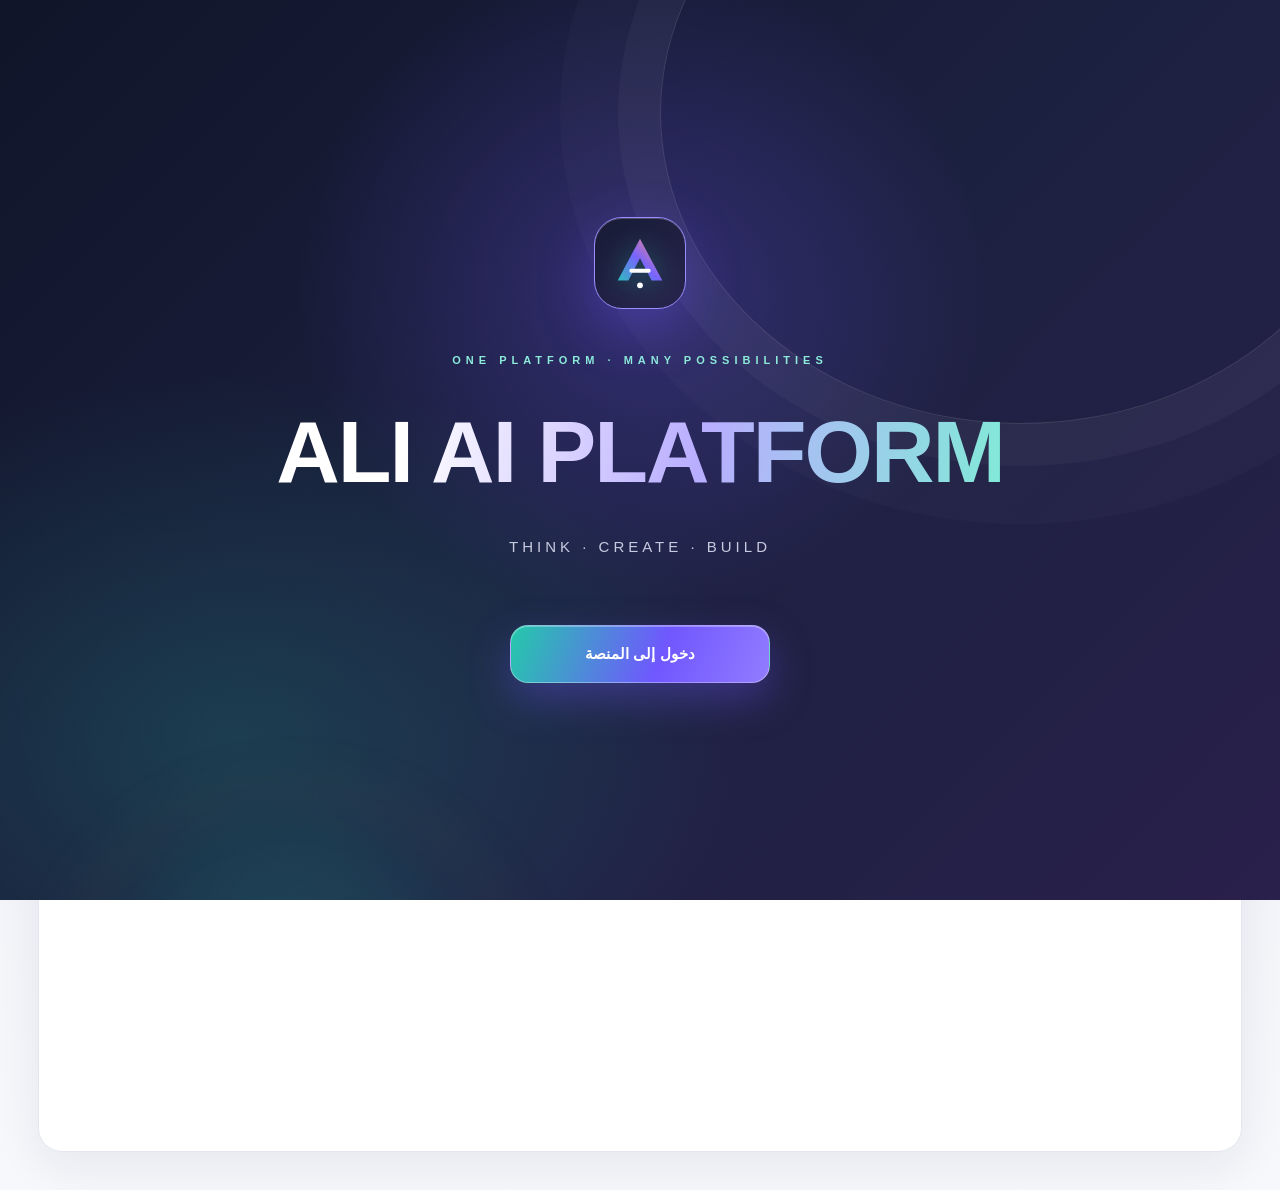
==== commit b58656f5: "Remove obsolete GitHub sign-in handler and finish platform wording" ====
--- a/index.html
+++ b/index.html
@@ -67,11 +67,11 @@
 <main><section class="intro"><div><h2>مساحة العمل الذكية</h2><p>كل أدواتك ومحادثاتك ومشاريعك في مكان واحد.</p></div><div class="stats"><div class="stat"><b id="staffCount">30</b><span>موظفاً افتراضياً</span></div><div class="stat"><b id="atdesks">30</b><span>على مكاتبهم</span></div><div class="stat"><b id="done">0</b><span>أنشطة المحاكاة</span></div></div></section>
 <nav class="tabs" aria-label="أقسام المنصة"><button class="active" data-tab="assistantTab"><span class="nav-icon"><svg viewBox="0 0 24 24" aria-hidden="true"><path d="m12 3 1.8 5.2L19 10l-5.2 1.8L12 17l-1.8-5.2L5 10l5.2-1.8L12 3Z"/><path d="m19 15 .9 2.1L22 18l-2.1.9L19 21l-.9-2.1L16 18l2.1-.9L19 15Z"/></svg></span><span class="nav-label">المساعد الذكي</span></button><button data-tab="conversationsTab"><span class="nav-icon"><svg viewBox="0 0 24 24" aria-hidden="true"><path d="M4 5.5A2.5 2.5 0 0 1 6.5 3h11A2.5 2.5 0 0 1 20 5.5v8a2.5 2.5 0 0 1-2.5 2.5H10l-5 4v-4.4A2.5 2.5 0 0 1 4 13.5v-8Z"/><path d="M8 8h8M8 11.5h5"/></svg></span><span class="nav-label">محادثاتي</span></button><button data-tab="requests"><span class="nav-icon"><svg viewBox="0 0 24 24" aria-hidden="true"><path d="M3 7.5A2.5 2.5 0 0 1 5.5 5H10l2 2h6.5A2.5 2.5 0 0 1 21 9.5v8a2.5 2.5 0 0 1-2.5 2.5h-13A2.5 2.5 0 0 1 3 17.5v-10Z"/><path d="M8 13h8M8 16h5"/></svg></span><span class="nav-label">مشاريعي</span></button><button data-tab="buildingTab"><span class="nav-icon"><svg viewBox="0 0 24 24" aria-hidden="true"><path d="M3 21h18M5 21V7l7-4 7 4v14M9 21v-5h6v5M8 9h.01M12 9h.01M16 9h.01M8 12h.01M16 12h.01"/></svg></span><span class="nav-label">مركز المنصة</span></button><button data-tab="employeesTab"><span class="nav-icon"><svg viewBox="0 0 24 24" aria-hidden="true"><path d="M16 20v-1.5a4 4 0 0 0-4-4H7a4 4 0 0 0-4 4V20"/><circle cx="9.5" cy="7" r="3.5"/><path d="M17 11a3.5 3.5 0 1 0-1-6.9M21 20v-1.5a4 4 0 0 0-3-3.87"/></svg></span><span class="nav-label">الموظفون</span></button><button data-tab="companyTab"><span class="nav-icon"><svg viewBox="0 0 24 24" aria-hidden="true"><circle cx="12" cy="12" r="9"/><path d="M12 11v5M12 7.5h.01"/></svg></span><span class="nav-label">عن المنصة</span></button></nav><section class="tabview active" id="assistantTab"><div class="assistant-layout"><section class="panel chat-panel"><div class="panelhead"><b>مساعد ALI AI</b><span>ALI AI ASSISTANT</span></div><div id="chatGate" class="chat-gate"><h3>أهلاً بك في ALI AI</h3><p>سجّل الدخول وابدأ مساحة عملك الخاصة.</p><div class="login-actions"><a id="googleLogin" class="login-link provider-login google-login" href="https://ali-ai-company-cloud.omf09947.workers.dev/auth/google/start"><svg class="provider-svg google-svg" viewBox="0 0 48 48" aria-hidden="true"><path fill="#4285F4" d="M43.6 24.5c0-1.4-.1-2.8-.4-4.1H24v7.8h11a9.4 9.4 0 0 1-4.1 6.2v5.1h6.6c3.9-3.6 6.1-8.8 6.1-15Z"/><path fill="#34A853" d="M24 44c5.5 0 10.1-1.8 13.5-4.9l-6.6-5.1c-1.8 1.2-4.1 2-6.9 2-5.3 0-9.8-3.6-11.4-8.4H5.8v5.3A20 20 0 0 0 24 44Z"/><path fill="#FBBC05" d="M12.6 27.6a12 12 0 0 1 0-7.2v-5.3H5.8a20 20 0 0 0 0 17.8l6.8-5.3Z"/><path fill="#EA4335" d="M24 12c3 0 5.7 1 7.8 3.1l5.8-5.8C34.1 6 29.5 4 24 4A20 20 0 0 0 5.8 15.1l6.8 5.3C14.2 15.6 18.7 12 24 12Z"/></svg><span>المتابعة باستخدام Google</span><svg class="provider-arrow" viewBox="0 0 24 24" aria-hidden="true"><path d="M5 12h14M13 6l6 6-6 6"/></svg></a></div></div><div id="accountArea" style="display:none"><div class="chat-toolbar"><div class="chat-toolbar-actions"><button id="newConversation" class="icon-action new-chat-trigger" type="button" title="محادثة جديدة" aria-label="محادثة جديدة">✎</button><div class="chat-menu-wrap"><button id="conversationMenuToggle" class="icon-action menu-trigger" type="button" aria-label="خيارات المحادثة" aria-expanded="false" title="خيارات المحادثة">⋯</button><div id="conversationMenu" class="conversation-menu"><button data-action="share">مشاركة</button><button data-action="rename">تغيير العنوان</button><button data-action="pin">تثبيت / إلغاء التثبيت</button><button data-action="lock">تعيين / إزالة رمز PIN</button><button data-action="add">إضافة إلى مشاريعي</button><button data-action="files">الملفات المرفوعة</button><button data-action="search">بحث في الدردشة</button><button data-action="install">إضافة إلى الشاشة الرئيسية</button><button data-action="archive">أرشفة / استعادة</button><button data-action="delete" class="danger-action">حذف المحادثة</button></div></div><div class="chat-current-title"><strong id="currentConversationTitle">محادثة جديدة</strong><span id="userInfo" class="user-info"></span></div></div></div><div class="chat-workspace"><div class="chat-main"><div id="chatMessages" class="chat-messages"><div class="welcome-chat"><div class="welcome-mark">A</div><h2>بماذا تفكر اليوم؟</h2><p>ابدأ محادثة جديدة، وسأساعدك في تحويل أفكارك إلى خطوات واضحة.</p></div></div><div class="chat-compose"><textarea id="chatInput" rows="2" maxlength="6000" placeholder="اكتب سؤالك أو العمل الذي تريد المساعدة به..."></textarea><button class="primary" id="sendChat" type="button">إرسال</button></div><div id="chatNotice" class="note">تُحفظ رسائلك تلقائياً ضمن حسابك.</div></div></div></div></section><aside class="side"><section class="panel" style="padding:17px"><h3>مساحة عملك</h3><p class="detail">محادثاتك ومشاريعك محفوظة ضمن حسابك.</p></section><section class="panel" style="padding:17px"><h3>ALI AI PLATFORM</h3><p class="detail">منصة ذكية تجمع أفكارك ومحادثاتك ومشاريعك في مساحة واحدة.</p></section></aside></div></section>
 <section class="tabview" id="conversationsTab"><section class="panel"><div class="panelhead"><b>محادثاتي</b><span>محادثاتك المحفوظة في حسابك</span></div><div class="conversation-library"><div class="conversation-library-intro">اختر محادثة لفتحها ومتابعة الحديث من حيث توقفت.</div><div id="conversationArchiveList" class="conversation-library-list"><div class="note">سجّل الدخول لعرض محادثاتك.</div></div></div></section></section>
-<section class="tabview" id="buildingTab"><div class="layout"><section class="panel"><div class="panelhead"><b>المساحة الافتراضية للمنصة</b><span>HEADQUARTERS</span></div><div class="viewport"><canvas id="scene" width="1400" height="1100"></canvas></div><div class="controls"><button class="primary" id="start">▶ تشغيل يوم العمل</button><button id="pause">إيقاف مؤقت</button><button id="call">استدعاء المحدد للمدير</button><button id="meet">اجتماع جماعي</button><button id="return">عودة للمكاتب</button></div></section>
-<aside class="side"><section class="panel"><h3>حركة المقر</h3><div class="log" id="log"><div>تم فتح كاميرا السقف الافتراضية.<time>الآن</time></div></div></section></aside></div></section>
+<section class="tabview" id="buildingTab"><div class="layout"><section class="panel"><div class="panelhead"><b>المساحة الافتراضية للمنصة</b><span>VIRTUAL WORKSPACE</span></div><div class="viewport"><canvas id="scene" width="1400" height="1100"></canvas></div><div class="controls"><button class="primary" id="start">▶ تشغيل يوم العمل</button><button id="pause">إيقاف مؤقت</button><button id="call">استدعاء المحدد للمدير</button><button id="meet">اجتماع جماعي</button><button id="return">عودة للمكاتب</button></div></section>
+<aside class="side"><section class="panel"><h3>نشاط المحاكاة</h3><div class="log" id="log"><div>تم فتح كاميرا السقف الافتراضية.<time>الآن</time></div></div></section></aside></div></section>
 <section class="tabview" id="requests"><section class="panel"><div class="panelhead"><b>مشاريعي المحفوظة</b><span>خاصة بحسابك فقط</span></div><div style="padding:15px"><div id="projectCreator" style="display:none;margin-bottom:16px"><label for="projectBrief" style="display:block;color:var(--gold);font-size:12px;margin-bottom:8px">إنشاء مشروع جديد</label><textarea id="projectBrief" rows="3" maxlength="5000" placeholder="اكتب فكرة المشروع والنتيجة التي تريد الوصول إليها..." style="width:100%;resize:vertical;min-height:86px;background:#091827;color:#eef4fa;border:1px solid #405b73;border-radius:9px;padding:12px;font:12px Tahoma"></textarea><div style="display:flex;align-items:center;gap:10px;flex-wrap:wrap;margin-top:9px"><button class="primary" id="createProject" type="button">إنشاء خطة المشروع</button><span id="projectNotice" class="note" aria-live="polite"></span></div></div><div id="taskBoard" style="display:grid;grid-template-columns:repeat(auto-fit,minmax(260px,1fr));gap:10px"><div class="note">سجّل الدخول لعرض مشاريعك المحفوظة.</div></div><button id="refreshProjects" style="margin-top:14px">تحديث المشاريع</button><p class="note">تُحفظ المشاريع في حسابك السحابي، ولا تظهر للمستخدمين الآخرين.</p></div></section></section>
 <section class="tabview" id="employeesTab"><div class="directory-grid"><section class="panel"><div class="panelhead"><b>دليل فريق المنصة</b><span>فريق ALI AI</span></div><div class="employees" id="employees" style="padding:12px;max-height:680px"></div></section><section class="panel" style="padding:16px"><h3>ملف الموظف</h3><div class="detail" id="detail">—</div></section></div></section>
-<section class="tabview" id="companyTab"><div class="company-grid"><div class="info-card"><h3>ALI AI PLATFORM</h3><b>ONE PLATFORM · MANY POSSIBILITIES</b><br>منصة ذكية تجمع فرق العمل والأفكار والمشاريع.</div><div class="info-card"><h3>الإدارة والعمليات</h3>المدير التنفيذي · إدارة المشاريع · تنسيق العمليات · التخطيط.</div><div class="info-card"><h3>التطوير والتقنية</h3>برمجة المواقع · التطبيقات · الأنظمة · البيانات · الجودة.</div><div class="info-card"><h3>التصميم والإبداع</h3>الهوية البصرية · تجربة المستخدم · التصميم · النمذجة والتحريك · الإنتاج المرئي.</div><div class="info-card"><h3>الذكاء الاصطناعي</h3>البحث · الوكلاء الذكيون · الأتمتة · تنظيم سير العمل.</div><div class="info-card"><h3>مرافق المقر</h3>الإدارة · قاعة الاجتماعات · الاستقبال · أقسام العمل · الاستراحة.</div></div></section></main>
+<section class="tabview" id="companyTab"><div class="company-grid"><div class="info-card"><h3>ALI AI PLATFORM</h3><b>ONE PLATFORM · MANY POSSIBILITIES</b><br>منصة ذكية تجمع فرق العمل والأفكار والمشاريع.</div><div class="info-card"><h3>الإدارة والعمليات</h3>المدير التنفيذي · إدارة المشاريع · تنسيق العمليات · التخطيط.</div><div class="info-card"><h3>التطوير والتقنية</h3>برمجة المواقع · التطبيقات · الأنظمة · البيانات · الجودة.</div><div class="info-card"><h3>التصميم والإبداع</h3>الهوية البصرية · تجربة المستخدم · التصميم · النمذجة والتحريك · الإنتاج المرئي.</div><div class="info-card"><h3>الذكاء الاصطناعي</h3>البحث · الوكلاء الذكيون · الأتمتة · تنظيم سير العمل.</div><div class="info-card"><h3>مساحات العمل</h3>الإدارة · قاعة الاجتماعات · الاستقبال · أقسام العمل · الاستراحة.</div></div></section></main>
 <script>
 document.getElementById("enterCompany").addEventListener("click",()=>{document.getElementById("companyIntro").classList.add("is-hidden");document.querySelector("header").scrollIntoView({behavior:"smooth",block:"start"});});
 const cv=document.getElementById('scene'),c=cv.getContext('2d');
@@ -91,7 +91,7 @@
 box(25,25,1350,870,'#1b3040','#aab7c2',9);
 box(50,50,315,185,'#343b40','#c4a66b',4);txt('مكتب المدير التنفيذي',207,80,17,'#f0d69a');desk(207,143);txt('CEO',207,220,11,'#f0d69a');
 box(390,50,405,185,'#263f4b','#789b9a',4);txt('قاعة الاجتماعات',592,80,17);c.fillStyle='#536e7e';c.beginPath();c.ellipse(592,151,112,40,0,0,Math.PI*2);c.fill();c.strokeStyle='#a2b8c4';c.lineWidth=3;c.stroke();for(let i=0;i<6;i++){let a=i*Math.PI/3;c.fillStyle='#263c4e';c.beginPath();c.arc(592+Math.cos(a)*140,151+Math.sin(a)*58,12,0,Math.PI*2);c.fill()}
-box(820,50,525,185,'#293f4d','#788da0',4);txt('الاستقبال والخدمات',1080,82,17);box(955,120,250,52,'#765d40','#c6a46c',2);txt('استقبال الشركة',1080,153,13,'#fff0d0');
+box(820,50,525,185,'#293f4d','#788da0',4);txt('الاستقبال والخدمات',1080,82,17);box(955,120,250,52,'#765d40','#c6a46c',2);txt('استقبال المنصة',1080,153,13,'#fff0d0');
 box(50,250,1295,30,'#566b7a','#a2b0ba',1);txt('الممر الرئيسي العلوي',700,271,11,'#f2dfb6');box(675,280,50,570,'#566b7a','#a2b0ba',1);box(50,810,1295,50,'#566b7a','#a2b0ba',1);txt('الممر الرئيسي — تنقل الموظفين بين الأقسام',700,841,14,'#f2dfb6');
 rooms.forEach(room);rooms.forEach((r,k)=>{for(let j=0;j<10;j++){let d=desks[k*10+j];desk(d.x,d.y);txt('مكتب '+(k*10+j+1),d.x,d.y-34,9,'#f0d39a')}});
 box(50,885,1295,170,'#203747','#758b9d',3);txt('الخدمات والطباعة والاستراحة',700,915,15);box(120,950,225,65,'#465d6b','#9aabb6',2);txt('الطابعة المركزية',232,988,13);box(520,950,260,65,'#465d6b','#9aabb6',2);txt('منطقة الاستراحة',650,988,13);box(1035,950,225,65,'#465d6b','#9aabb6',2);txt('أرشيف الملفات',1147,988,13)
@@ -357,10 +357,6 @@
   event.preventDefault();
   startOAuth("google").catch(() => showSignedOut("تعذر بدء تسجيل الدخول. حاول مرة أخرى."));
 });
-document.getElementById("githubLogin").addEventListener("click", event => {
-  event.preventDefault();
-  startOAuth("github").catch(() => showSignedOut("تعذر بدء تسجيل الدخول. حاول مرة أخرى."));
-});
 async function completeOAuthIfPresent() {
   const params = new URLSearchParams(location.search);
   const code = params.get("auth_code");
--- a/evolution.css
+++ b/evolution.css
@@ -167,3 +167,40 @@
 #headerLogin:before{content:"";width:17px;height:17px;display:inline-block;background:currentColor;mask:url("data:image/svg+xml,%3Csvg xmlns='http://www.w3.org/2000/svg' viewBox='0 0 24 24' fill='none' stroke='black' stroke-width='2' stroke-linecap='round' stroke-linejoin='round'%3E%3Cpath d='M15 3h4a2 2 0 0 1 2 2v14a2 2 0 0 1-2 2h-4'/%3E%3Cpath d='m10 17 5-5-5-5M15 12H3'/%3E%3C/svg%3E") center/contain no-repeat}
 .icon-action{display:inline-grid;place-items:center}
 @media(max-width:600px){.login-actions{grid-template-columns:1fr;gap:10px;margin-top:20px}.provider-login{min-height:62px}.mark{width:43px;height:43px}.tabs button{min-height:44px;padding:8px 12px!important}.nav-icon{width:25px;height:25px;flex-basis:25px}}
+
+
+/* ALI AI PLATFORM — independent welcome screen and Google-only sign-in */
+.company-intro{
+ position:fixed!important;inset:0!important;z-index:2000!important;
+ width:100vw;min-height:100svh!important;height:100svh!important;
+ display:grid!important;place-items:center!important;
+ padding:clamp(24px,6vw,72px)!important;margin:0!important;
+ border-radius:0!important;clip-path:none!important;
+ background:
+  radial-gradient(ellipse at 50% 32%,rgba(112,87,255,.28),transparent 38%),
+  radial-gradient(ellipse at 18% 82%,rgba(36,201,170,.18),transparent 35%),
+  linear-gradient(135deg,#10152a 0%,#1d2141 55%,#29204b 100%)!important;
+}
+.company-intro.is-hidden{
+ min-height:0!important;height:0!important;width:100vw!important;
+ padding:0!important;opacity:0!important;visibility:hidden!important;
+ transform:translateY(-22px)!important;pointer-events:none!important;
+}
+.company-intro .intro-core{max-width:760px;gap:20px}
+.company-intro .intro-kicker{letter-spacing:clamp(2px,.55vw,5px)}
+.company-intro .intro-core h1{font-size:clamp(38px,8vw,88px);letter-spacing:-2px}
+.company-intro .intro-core p{font-size:clamp(11px,1.6vw,15px);letter-spacing:clamp(1px,.35vw,4px)}
+.company-intro .intro-enter{
+ min-width:min(260px,75vw);min-height:58px;margin-top:20px;
+ border:1px solid rgba(255,255,255,.34);
+ background:linear-gradient(110deg,#24c9aa,#7057ff 58%,#927cff);
+ color:#fff;border-radius:18px;font-size:15px;font-weight:800;
+ box-shadow:0 16px 42px rgba(112,87,255,.34),inset 0 1px rgba(255,255,255,.3);
+ transition:transform .25s,box-shadow .25s,filter .25s;
+}
+.company-intro .intro-enter:hover{transform:translateY(-4px) scale(1.025);filter:saturate(1.15);color:#fff;box-shadow:0 22px 55px rgba(112,87,255,.48)}
+.login-actions{display:grid!important;grid-template-columns:minmax(250px,430px)!important;justify-content:center!important;max-width:460px!important;margin:28px auto 0!important}
+.google-login{min-height:72px!important;justify-content:center!important;border-radius:20px!important;font-size:15px!important;box-shadow:0 14px 34px rgba(66,133,244,.13),0 4px 12px rgba(32,36,66,.06)!important}
+.google-login .provider-svg{width:34px;height:34px;flex-basis:34px}
+.google-login span{text-align:center!important}
+@media(max-width:560px){.company-intro{padding:22px!important}.company-intro .intro-emblem{width:74px;height:74px}.company-intro .intro-core h1{font-size:clamp(34px,11vw,58px)}.login-actions{grid-template-columns:minmax(0,1fr)!important;width:100%}}
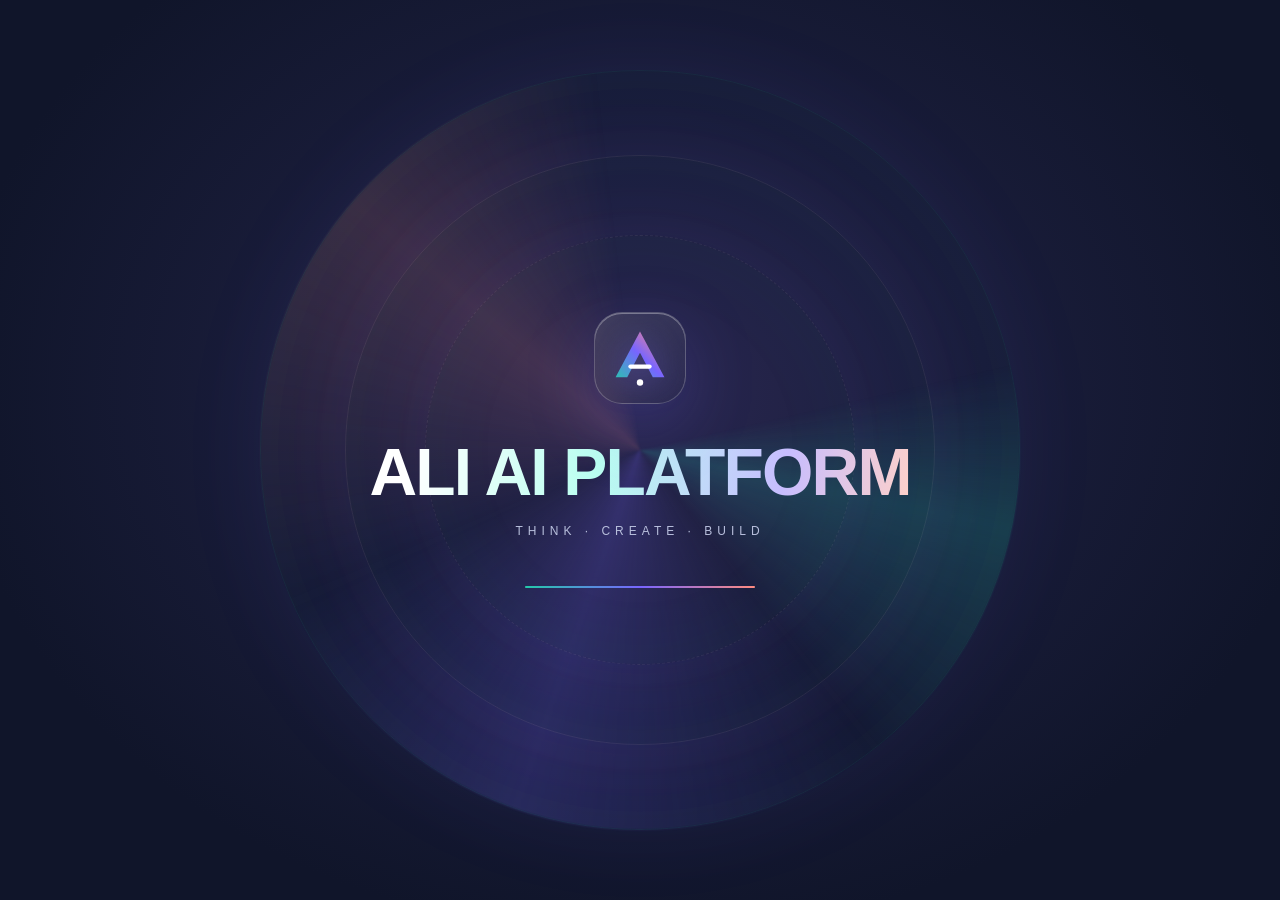
==== commit 4b2a6fc9: "Create standalone five-second platform intro" ====
--- a/index.html
+++ b/index.html
@@ -1,475 +1,68 @@
-<!doctype html><html lang="ar" dir="rtl"><head><meta charset="utf-8"><meta name="viewport" content="width=device-width,initial-scale=1"><meta name="theme-color" content="#071321"><title>ALI AI PLATFORM — Ceiling View</title>
+<!doctype html>
+<html lang="ar" dir="rtl">
+<head>
+<meta charset="utf-8">
+<meta name="viewport" content="width=device-width,initial-scale=1,viewport-fit=cover">
+<meta name="theme-color" content="#10152a">
+<meta name="description" content="ALI AI PLATFORM">
+<title>ALI AI PLATFORM</title>
 <style>
-:root{--bg:#071321;--panel:#102238;--line:#344d65;--gold:#d9b66b;--muted:#9db1c5;--text:#eef4fa}*{box-sizing:border-box}body{margin:0;background:radial-gradient(ellipse at 50% -15%,#25425e,transparent 50%),var(--bg);color:var(--text);font-family:Tahoma,Arial}header{padding:15px 22px;display:flex;justify-content:space-between;align-items:center;border-bottom:1px solid #30445a;background:#081522}.brand{display:flex;gap:12px;align-items:center}.mark{width:43px;height:43px;border:1px solid var(--gold);border-radius:12px;display:grid;place-items:center;color:var(--gold);font-size:20px;font-weight:bold}.brand h1{font-size:16px;margin:0;letter-spacing:1px}.brand small{display:block;color:var(--muted);font-size:10px;margin-top:5px;letter-spacing:2px}.live{color:#91e5bf;background:#12352c;border:1px solid #326b59;border-radius:30px;padding:8px 12px;font-size:10px}main{max-width:1600px;margin:auto;padding:20px}.intro{display:flex;justify-content:space-between;align-items:end;gap:15px;margin-bottom:15px}.intro h2{font-size:23px;margin:0 0 7px}.intro p{font-size:12px;line-height:1.9;color:var(--muted);margin:0}.stats{display:flex;gap:8px;flex-wrap:wrap}.stat,.panel{background:linear-gradient(145deg,#12283e,#0b1929);border:1px solid var(--line);border-radius:14px}.stat{padding:9px 13px;min-width:95px}.stat b{display:block;color:var(--gold);font-size:19px}.stat span{font-size:10px;color:var(--muted)}.layout{display:grid;grid-template-columns:minmax(0,1fr) 290px;gap:14px}.panel{overflow:hidden;box-shadow:0 15px 45px #0004}.panelhead{padding:13px 15px;border-bottom:1px solid var(--line);display:flex;justify-content:space-between;font-size:12px}.panelhead span{font-size:10px;color:var(--muted)}.viewport{padding:10px;background:#071522;overflow:auto}.viewport canvas{display:block;width:100%;min-width:950px;height:auto;border-radius:7px}.controls{display:flex;flex-wrap:wrap;gap:8px;padding:12px}button{border:1px solid #405b73;border-radius:9px;background:#172e45;color:var(--text);padding:10px 13px;font:inherit;font-size:11px;cursor:pointer}button:hover{border-color:var(--gold);color:var(--gold)}button.primary{background:linear-gradient(135deg,#c49a4e,#e5cf91);color:#172538;border:0;font-weight:bold}.side{display:flex;flex-direction:column;gap:12px}.side .panel{padding:14px}.side h3{font-size:13px;margin:0 0 12px}.employees{display:flex;flex-direction:column;gap:6px;max-height:380px;overflow:auto}.employee{display:flex;align-items:center;gap:9px;padding:8px;border:1px solid transparent;border-radius:8px;cursor:pointer}.employee.active,.employee:hover{background:#1a334a;border-color:#647d94}.face{width:30px;height:30px;border-radius:9px;background:#2d455c;color:var(--gold);display:grid;place-items:center;font-size:10px}.employee strong{font-size:10px;display:block}.employee small{font-size:9px;color:var(--muted)}.detail,.note{font-size:11px;color:var(--muted);line-height:2}.detail b{color:var(--text)}.log{max-height:170px;overflow:auto}.log div{font-size:10px;line-height:1.8;border-right:2px solid var(--gold);padding:2px 9px;margin-bottom:7px}.log time{display:block;color:#849bb0;font-size:9px}.note{font-size:10px;line-height:1.8;margin:9px 0 0}@media(max-width:1000px){.layout{grid-template-columns:1fr}.side{display:grid;grid-template-columns:1fr 1fr}.intro{display:block}.stats{margin-top:12px}}.tabs{display:flex;gap:8px;flex-wrap:wrap;margin:18px 0 14px}.tabs button{padding:11px 18px;border-radius:10px}.tabs button.active{background:linear-gradient(135deg,#c49a4e,#e5cf91);color:#172538;border-color:#e5cf91;font-weight:bold}.tabview{display:none}.tabview.active{display:block}.directory-grid{display:grid;grid-template-columns:minmax(0,1fr) 320px;gap:14px}.company-grid{display:grid;grid-template-columns:repeat(2,minmax(0,1fr));gap:12px}.info-card{background:#0b1b2b;border:1px solid #344d65;border-radius:12px;padding:15px;line-height:2;font-size:12px}.info-card h3{color:#e4c47e;margin:0 0 8px;font-size:14px}.task-card{padding:12px;border:1px solid #344d65;border-radius:10px;background:#0b1b2b;font-size:11px;line-height:1.9}.task-card strong{color:#e4c47e}.task-meta{color:#9db1c5;margin-top:5px}@media(max-width:620px){.directory-grid,.company-grid{grid-template-columns:1fr}header{padding:12px}.brand h1{font-size:13px}.live{font-size:9px}main{padding:10px}.intro h2{font-size:19px}.side{display:flex}.viewport canvas{min-width:1000px}.controls button{flex:1}}
-
-.account-head{display:flex;align-items:center;gap:8px;flex-wrap:wrap}.account-head button{font-size:10px}.assistant-layout{display:grid;grid-template-columns:minmax(0,1fr) 270px;gap:14px}.chat-panel{min-height:560px}.chat-gate{padding:30px 18px;text-align:center;max-width:620px;margin:auto}.chat-gate h3{color:var(--gold);font-size:20px}.chat-gate p{color:var(--muted);font-size:12px;line-height:2}.login-actions{display:flex;justify-content:center;gap:10px;flex-wrap:wrap;margin:22px 0}.login-link{display:inline-block;padding:12px 18px;border-radius:9px;background:#172e45;border:1px solid #526b82;color:#eef4fa;text-decoration:none;font-size:12px}.login-link:first-child{background:#e8eef5;color:#15283b}.chat-toolbar{display:flex;justify-content:space-between;align-items:center;padding:10px 14px;border-bottom:1px solid var(--line);gap:8px}.user-info{font-size:11px;color:var(--gold)}.chat-workspace{display:grid;grid-template-columns:minmax(0,1fr);min-height:450px}.conversation-sidebar{padding:12px;border-left:1px solid var(--line);background:#0a1928}.conversation-sidebar>b{font-size:11px;color:var(--gold)}#conversationList{display:flex;flex-direction:column;gap:8px;margin-top:10px}.conversation-library{padding:18px}.conversation-library-intro{font-size:12px;color:var(--muted);line-height:1.9;margin-bottom:14px}.conversation-library-list{display:grid;grid-template-columns:repeat(auto-fit,minmax(230px,1fr));gap:9px}.conversation-library-list .conversation-item{min-height:54px;padding:13px;text-align:right;white-space:normal;line-height:1.7;background:#101f32;border:1px solid #35445b;border-radius:12px;font-size:12px}.conversation-library-list .conversation-item:hover{background:#192b40;border-color:var(--gold)}.conversation-item{width:100%;text-align:right;font-size:10px;white-space:nowrap;overflow:hidden;text-overflow:ellipsis}.conversation-item.active{border-color:var(--gold);color:var(--gold)}.chat-main{display:flex;flex-direction:column;min-width:0}.chat-messages{height:360px;overflow:auto;padding:14px;display:flex;flex-direction:column;gap:10px}.chat-bubble{max-width:90%;padding:10px 12px;border-radius:11px;font-size:12px;line-height:1.9;white-space:pre-wrap;overflow-wrap:anywhere}.chat-bubble.user{align-self:flex-start;background:#1a354e}.chat-bubble.assistant{align-self:flex-end;background:#12352c;border:1px solid #326b59}.chat-compose{display:flex;gap:8px;padding:10px;border-top:1px solid var(--line)}.chat-compose textarea{flex:1;resize:vertical;min-height:48px;background:#091827;color:#eef4fa;border:1px solid #405b73;border-radius:8px;padding:10px;font:12px Tahoma}.chat-compose button{min-width:75px}.chat-main>.note{padding:0 12px 10px}.chat-gate .note{font-size:10px}.project-description{font-size:11px;line-height:1.8;color:var(--muted);margin-top:7px}@media(max-width:800px){.assistant-layout{grid-template-columns:1fr}.assistant-layout>.side{display:grid;grid-template-columns:1fr 1fr}.chat-workspace{grid-template-columns:1fr}.conversation-sidebar{border-left:0;border-bottom:1px solid var(--line)}#conversationList{flex-direction:column;overflow:visible}.conversation-item{min-width:0}.chat-messages{height:330px}.account-head .live{display:none}}@media(max-width:520px){.assistant-layout>.side{display:flex}.login-link{width:100%}.chat-toolbar{align-items:flex-start;flex-direction:column}}
-
-/* ALI AI PLATFORM — premium interface refresh */
-:root{--bg:#070d18;--panel:#101b2b;--line:#293a52;--gold:#d8b56b;--muted:#9aaac0;--text:#f4f6fb}body{background:radial-gradient(ellipse at 50% -20%,#273a59 0,transparent 48%),linear-gradient(145deg,#070d18,#0b1422 60%,#101827);font-family:Inter,"Segoe UI",Tahoma,Arial,sans-serif}header{position:sticky;top:0;z-index:20;background:#080f1ddd;backdrop-filter:blur(18px);border-bottom:1px solid #d8b56b35;box-shadow:0 8px 35px #0004}.mark{border-radius:14px;background:linear-gradient(145deg,#e9d39a,#a97c35);color:#101827;border:1px solid #f5dfa6;box-shadow:0 0 24px #d8b56b33}.brand h1{letter-spacing:2.2px;font-weight:800}.brand small{letter-spacing:2.5px;color:#c2a66d}main{max-width:1500px;padding:24px 20px 50px}.intro{padding:25px 27px;border:1px solid #d8b56b38;border-radius:22px;background:linear-gradient(115deg,#15253aee,#0b1525ee 65%,#18243a);box-shadow:0 18px 55px #0004;align-items:center}.intro h2{font-size:clamp(22px,3vw,34px)}.intro p{font-size:12px;max-width:680px}.stat,.panel,.info-card,.task-card{border-color:#35445b;background:linear-gradient(145deg,#142238f5,#0b1524f5);box-shadow:0 14px 38px #0003}.panel{border-radius:18px}.panelhead{padding:15px 18px;background:#ffffff04}.tabs{gap:9px;margin:20px 0 16px}.tabs button{border-radius:12px;padding:12px 19px;background:#101d30}.tabs button.active{box-shadow:0 7px 22px #d8b56b25}.chat-panel{min-height:620px}.chat-gate{padding:48px 20px}.chat-gate h3{font-size:24px;color:#e7ca88}.chat-gate p{font-size:13px}.login-link{border-radius:12px;padding:13px 20px;transition:transform .2s,box-shadow .2s}.login-link:hover{transform:translateY(-2px);box-shadow:0 10px 25px #0005}.chat-workspace{min-height:510px}.chat-messages{height:420px;padding:20px}.chat-bubble{font-size:13px;border-radius:15px;padding:12px 15px}.chat-bubble.assistant{background:#172b32;border-color:#426c5e}.chat-compose{padding:14px}.chat-compose textarea{border-radius:13px;font:13px Tahoma;padding:13px}.chat-compose button,button{border-radius:11px;transition:transform .18s,border-color .18s,background .18s}.employee{padding:10px;border-radius:12px}.face{width:38px;height:38px;border-radius:13px;background:linear-gradient(145deg,#d6b66e,#6b7c9b);color:#101827;font-weight:800;box-shadow:inset 0 1px #fff8,0 5px 14px #0003}.employee strong{font-size:11px}.employee small{font-size:10px}.employee.active{background:#d8b56b12;border-color:#d8b56b66}.viewport{background:radial-gradient(ellipse at center,#17283a,#07111e);padding:14px}.viewport canvas{border:1px solid #d8b56b55;border-radius:13px;box-shadow:0 12px 35px #0005}.controls{padding:15px}.info-card{border-radius:15px;line-height:2.1}.info-card h3{color:#e6c982}.company-intro{position:fixed;inset:0;z-index:1000;display:grid;place-items:center;padding:24px;background:radial-gradient(ellipse at 50% 35%,#233a5b 0,#0b1424 48%,#050912 100%);transition:opacity .65s ease,visibility .65s ease}.company-intro.is-hidden{opacity:0;visibility:hidden;pointer-events:none}.company-intro:before,.company-intro:after{content:"";position:absolute;width:min(72vw,620px);height:min(72vw,620px);border:1px solid #d8b56b22;border-radius:50%;box-shadow:0 0 80px #d8b56b0c,inset 0 0 80px #d8b56b0b;animation:orbit 24s linear infinite}.company-intro:after{width:min(55vw,470px);height:min(55vw,470px);animation-direction:reverse;border-style:dashed}.intro-core{position:relative;z-index:1;text-align:center;max-width:720px;animation:rise .9s both}.intro-emblem{width:82px;height:82px;margin:0 auto 25px;border-radius:25px;display:grid;place-items:center;background:linear-gradient(145deg,#f0dba7,#a97a32);color:#101827;font-size:39px;font-weight:900;box-shadow:0 12px 55px #d8b56b40;border:1px solid #fff1}.intro-kicker{font-size:10px;letter-spacing:5px;color:#d7bd81;margin-bottom:15px}.intro-core h1{font-size:clamp(30px,6vw,58px);letter-spacing:3px;margin:0;color:#f5f0e5}.intro-core p{color:#aebbd0;letter-spacing:2px;font-size:11px;margin:14px 0 30px}.intro-enter{min-width:180px;padding:14px 24px;border:1px solid #f2d89b;background:linear-gradient(135deg,#f0dba7,#b88a43);color:#101827;font-weight:800;font-size:13px;box-shadow:0 8px 30px #d8b56b33}.intro-enter:hover{transform:translateY(-2px);box-shadow:0 13px 35px #d8b56b55}@keyframes orbit{to{transform:rotate(360deg)}}@keyframes rise{from{opacity:0;transform:translateY(18px)}to{opacity:1;transform:translateY(0)}}@media(max-width:700px){main{padding:13px 11px 35px}.intro{padding:20px 17px}.chat-panel{min-height:550px}.chat-messages{height:350px}.intro-core p{letter-spacing:1px}.company-intro:before{width:88vw;height:88vw}.company-intro:after{width:68vw;height:68vw}}@media(prefers-reduced-motion:reduce){*,*:before,*:after{animation-duration:.01ms!important;transition-duration:.01ms!important}}
-/* ChatGPT-style workspace */
-.chat-panel{min-height:680px}.chat-panel>.panelhead{display:none}.assistant-layout{grid-template-columns:1fr}.assistant-layout>.side{display:none}
-.chat-toolbar{min-height:58px;background:#0b1727}.chat-toolbar-actions{display:flex;align-items:center;gap:8px;min-width:0}
-.icon-action{width:40px;height:40px;padding:0;font-size:21px;border-radius:12px}.chat-menu-wrap{position:relative}
-.conversation-menu{position:absolute;top:46px;left:0;z-index:60;width:230px;padding:7px;background:#101d30;border:1px solid #52627a;border-radius:13px;box-shadow:0 18px 45px #0009}
-.conversation-menu[hidden]{display:none}.conversation-menu button{display:block;width:100%;text-align:right;padding:10px;background:transparent;border:0;font-size:12px}.conversation-menu button:hover{background:#20334b;color:#f0d28c}.danger-action{color:#ff9b9b}
-.chat-current-title{display:flex;flex-direction:column;gap:3px;margin-right:5px;min-width:0}.chat-current-title strong{font-size:12px;white-space:nowrap;overflow:hidden;text-overflow:ellipsis}
-.chat-workspace{grid-template-columns:270px minmax(0,1fr);min-height:610px}.conversation-sidebar{order:0;border-left:1px solid #293a52;background:#0a1422;max-height:680px;overflow:auto}
-.sidebar-heading{font-size:11px;color:#d8b56b;font-weight:bold;margin:4px 5px 12px}.conversation-list{display:flex;flex-direction:column;gap:5px}
-.conversation-row{display:flex;align-items:center;border-radius:10px;padding:3px;border:1px solid transparent}.conversation-row.active{background:#1a2b40;border-color:#b8944f66}
-.conversation-row button{background:transparent;border:0;text-align:right;padding:9px 8px;min-width:0;flex:1;white-space:nowrap;overflow:hidden;text-overflow:ellipsis;font-size:11px}
-.conversation-row .pin-mark{color:#e4c47e;font-size:10px;padding:0 5px}
-.chat-main{order:1;min-height:610px;background:radial-gradient(ellipse at 50% 0,#14263b,#0a1422 70%)}
-.chat-messages{height:520px;max-width:900px;width:100%;margin:0 auto;padding:28px 5%;gap:18px}
-.chat-bubble{max-width:min(82%,760px);font-size:14px;line-height:2;padding:13px 17px;border-radius:18px}.chat-bubble.assistant{background:transparent;border:0;border-radius:0;padding:5px 10px;max-width:95%;font-size:14px}
-.chat-compose{max-width:850px;width:calc(100% - 34px);margin:0 auto 10px;padding:10px;background:#142338;border:1px solid #41536a;border-radius:18px;align-items:flex-end}
-.chat-compose textarea{min-height:48px;max-height:180px;resize:vertical;background:transparent;border:0;outline:none;font-size:14px;line-height:1.7}
-.welcome-chat{margin:auto;text-align:center;max-width:520px;padding:35px 15px;color:#9aaac0}.welcome-mark{width:54px;height:54px;margin:0 auto 18px;display:grid;place-items:center;border-radius:18px;background:linear-gradient(145deg,#e9d39a,#a97c35);color:#101827;font-weight:900;font-size:26px}.welcome-chat h2{color:#f4f6fb;font-size:22px}.welcome-chat p{font-size:12px;line-height:2}
-@media(max-width:800px){.chat-workspace{grid-template-columns:1fr}.conversation-sidebar{order:1;border-left:0;border-top:1px solid #293a52;max-height:170px}.chat-main{order:0}.conversation-list{flex-direction:row;overflow-x:auto}.conversation-row{min-width:170px}.chat-messages{height:430px;padding:20px 14px}.chat-current-title{max-width:45vw}}
-
-/* Device-wide layout and reliable conversation menu */
-html,body{width:100%;max-width:100%;overflow-x:hidden}
-main,.layout,.tabview,.panel,.chat-panel,#accountArea,.chat-workspace,.chat-main{min-width:0;max-width:100%}
-.chat-panel{overflow:visible!important;position:relative;isolation:isolate}
-#accountArea{overflow:visible!important}
-.chat-toolbar{display:flex!important;flex-direction:row!important;flex-wrap:wrap;justify-content:space-between;align-items:center;gap:10px;position:relative;z-index:30;overflow:visible!important;padding:10px 14px}
-.chat-toolbar-actions{display:flex;flex-direction:row;direction:ltr;align-items:center;gap:9px;flex-wrap:wrap;min-width:0}
-.chat-current-title{direction:rtl;text-align:right}
-.icon-action{display:inline-flex!important;visibility:visible!important;opacity:1!important;align-items:center;justify-content:center;flex:0 0 44px;width:44px;height:44px;min-width:44px;padding:0!important;border:1px solid #d8b56b99!important;background:linear-gradient(145deg,#203752,#101e31)!important;color:#f6dfaa!important;font-size:25px!important;font-weight:700;box-shadow:0 5px 18px #0005}
-.icon-action:focus-visible,.conversation-menu button:focus-visible{outline:2px solid #f0d28c;outline-offset:3px}
-.chat-menu-wrap{position:relative;z-index:100;display:block;flex:0 0 auto}
-.conversation-menu{display:none;position:absolute;top:calc(100% + 8px);left:0;right:auto;z-index:9999;width:min(260px,calc(100vw - 32px));max-height:min(72vh,520px);overflow-y:auto;overscroll-behavior:contain;padding:8px;background:#101d30;border:1px solid #d8b56b99;border-radius:14px;box-shadow:0 18px 55px #000c}
-.conversation-menu.is-open{display:block!important;position:fixed!important;z-index:2147483000!important;max-width:calc(100vw - 24px)!important}
-.conversation-menu button{display:block;width:100%;min-height:42px;text-align:right;padding:10px 12px;background:transparent;border:0;border-radius:9px;font-size:12px;white-space:normal}
-.chat-workspace{display:grid;grid-template-columns:minmax(220px,270px) minmax(0,1fr);width:100%;min-height:610px;overflow:visible}
-.conversation-sidebar{min-width:0;max-width:100%;overflow-y:auto;overflow-x:hidden}
-.conversation-list{min-width:0}
-.conversation-row{min-width:0}
-.conversation-row button{min-width:0;overflow:hidden;text-overflow:ellipsis}
-.chat-main{min-width:0;width:100%}
-.chat-messages{width:100%;min-width:0;overflow-y:auto;overflow-x:hidden;overflow-wrap:anywhere}
-.chat-bubble{max-width:min(92%,760px);overflow-wrap:anywhere;word-break:break-word}
-.chat-compose{width:calc(100% - 28px);max-width:900px;min-width:0}
-.chat-compose textarea{min-width:0;width:100%;overflow-wrap:anywhere}
-.tabs{max-width:100%;overflow-x:auto;overscroll-behavior-x:contain;flex-wrap:nowrap;padding-bottom:5px}
-.tabs button{flex:0 0 auto;white-space:nowrap}
-.viewport{max-width:100%;overflow:hidden}
-.viewport canvas{width:100%!important;max-width:100%;min-width:0!important;height:auto!important}
-@media(min-width:1200px){main{padding-left:clamp(20px,3vw,42px);padding-right:clamp(20px,3vw,42px)}.chat-workspace{grid-template-columns:270px minmax(0,1fr)}}
-@media(max-width:900px){.layout,.directory-grid{grid-template-columns:minmax(0,1fr)}.chat-workspace{grid-template-columns:minmax(0,1fr);min-height:0}.conversation-sidebar{order:2;max-height:190px;border-left:0;border-top:1px solid var(--line)}.chat-main{order:1}.conversation-list{display:flex;flex-direction:row;gap:8px;overflow-x:auto;overflow-y:hidden;padding-bottom:6px}.conversation-row{flex:0 0 min(220px,70vw)}.chat-messages{height:clamp(320px,55vh,540px)}}
-@media(max-width:600px){header{padding:10px 12px;gap:8px;flex-wrap:wrap}.brand{min-width:0;gap:8px}.brand h1{font-size:12px;letter-spacing:1px}.brand small{font-size:8px;letter-spacing:1px}.live{padding:6px 9px}main{padding:10px 9px 28px}.intro{padding:17px 14px;border-radius:15px}.tabs{gap:6px;margin:12px 0}.tabs button{padding:10px 12px;font-size:10px}.chat-panel{min-height:0}.chat-toolbar{padding:8px;gap:8px}.chat-toolbar-actions{gap:7px}.icon-action{width:42px;height:42px;min-width:42px;flex-basis:42px;font-size:24px!important}.chat-current-title{max-width:calc(100vw - 145px)}.chat-current-title strong{font-size:11px}.chat-messages{height:clamp(300px,52vh,440px);padding:16px 10px}.chat-bubble{max-width:96%;font-size:13px}.chat-compose{width:calc(100% - 16px);margin:0 auto 8px;padding:8px;gap:6px}.chat-compose textarea{font-size:13px;min-height:44px}.chat-compose button{min-width:58px;padding:9px}.conversation-menu{left:0;right:auto;width:min(250px,calc(100vw - 28px));max-height:65vh}.conversation-sidebar{max-height:155px;padding:9px}.conversation-row{flex-basis:190px}.side{min-width:0}.stats{gap:6px}.stat{min-width:0;flex:1 1 85px}}
-@media(max-width:360px){.chat-current-title{max-width:calc(100vw - 130px)}.chat-current-title .user-info{display:none}.chat-toolbar{gap:5px}.icon-action{width:39px;height:39px;min-width:39px;flex-basis:39px}.chat-compose{flex-wrap:wrap}.chat-compose button{width:100%}.brand small{display:none}}
-@media(orientation:landscape) and (max-height:500px){.chat-messages{height:42vh}.conversation-menu{max-height:55vh}.company-intro{padding:12px}}
-@media(prefers-reduced-motion:reduce){html:focus-within{scroll-behavior:auto}*,*:before,*:after{scroll-behavior:auto!important}}
-</style><link rel="stylesheet" href="./motion.css?v=1"><link rel="stylesheet" href="./evolution.css?v=1">
-</head><body>
-<div class="company-intro" id="companyIntro" aria-label="ALI AI PLATFORM"><div class="intro-core"><div class="intro-emblem"><svg class="ali-mark-svg" viewBox="0 0 64 64" aria-hidden="true"><defs><linearGradient id="aliA" x1="8" y1="56" x2="56" y2="8" gradientUnits="userSpaceOnUse"><stop stop-color="#22C9B2"/><stop offset=".52" stop-color="#7764FF"/><stop offset="1" stop-color="#FF8A78"/></linearGradient></defs><path d="M32 7 55 50H44L32 27 20 50H9L32 7Z" fill="url(#aliA)"/><path d="M23 40h18" stroke="#fff" stroke-width="4" stroke-linecap="round"/><circle cx="32" cy="55" r="3" fill="#fff"/></svg></div><div class="intro-kicker">ONE PLATFORM · MANY POSSIBILITIES</div><h1>ALI AI PLATFORM</h1><p>THINK · CREATE · BUILD</p><button class="intro-enter" id="enterCompany" type="button">دخول إلى المنصة</button></div></div>
-<header><div class="brand"><div class="mark"><svg class="ali-mark-svg" viewBox="0 0 64 64" aria-hidden="true"><defs><linearGradient id="aliA" x1="8" y1="56" x2="56" y2="8" gradientUnits="userSpaceOnUse"><stop stop-color="#22C9B2"/><stop offset=".52" stop-color="#7764FF"/><stop offset="1" stop-color="#FF8A78"/></linearGradient></defs><path d="M32 7 55 50H44L32 27 20 50H9L32 7Z" fill="url(#aliA)"/><path d="M23 40h18" stroke="#fff" stroke-width="4" stroke-linecap="round"/><circle cx="32" cy="55" r="3" fill="#fff"/></svg></div><div><h1>ALI AI PLATFORM</h1><small>ONE PLATFORM · MANY POSSIBILITIES</small></div></div><div class="account-head"><span id="authStatus" class="live">● منصة الذكاء الاصطناعي</span><button id="headerLogin" class="primary" type="button">تسجيل الدخول</button><button id="headerLogout" type="button" style="display:none">تسجيل الخروج</button></div></header>
-<main><section class="intro"><div><h2>مساحة العمل الذكية</h2><p>كل أدواتك ومحادثاتك ومشاريعك في مكان واحد.</p></div><div class="stats"><div class="stat"><b id="staffCount">30</b><span>موظفاً افتراضياً</span></div><div class="stat"><b id="atdesks">30</b><span>على مكاتبهم</span></div><div class="stat"><b id="done">0</b><span>أنشطة المحاكاة</span></div></div></section>
-<nav class="tabs" aria-label="أقسام المنصة"><button class="active" data-tab="assistantTab"><span class="nav-icon"><svg viewBox="0 0 24 24" aria-hidden="true"><path d="m12 3 1.8 5.2L19 10l-5.2 1.8L12 17l-1.8-5.2L5 10l5.2-1.8L12 3Z"/><path d="m19 15 .9 2.1L22 18l-2.1.9L19 21l-.9-2.1L16 18l2.1-.9L19 15Z"/></svg></span><span class="nav-label">المساعد الذكي</span></button><button data-tab="conversationsTab"><span class="nav-icon"><svg viewBox="0 0 24 24" aria-hidden="true"><path d="M4 5.5A2.5 2.5 0 0 1 6.5 3h11A2.5 2.5 0 0 1 20 5.5v8a2.5 2.5 0 0 1-2.5 2.5H10l-5 4v-4.4A2.5 2.5 0 0 1 4 13.5v-8Z"/><path d="M8 8h8M8 11.5h5"/></svg></span><span class="nav-label">محادثاتي</span></button><button data-tab="requests"><span class="nav-icon"><svg viewBox="0 0 24 24" aria-hidden="true"><path d="M3 7.5A2.5 2.5 0 0 1 5.5 5H10l2 2h6.5A2.5 2.5 0 0 1 21 9.5v8a2.5 2.5 0 0 1-2.5 2.5h-13A2.5 2.5 0 0 1 3 17.5v-10Z"/><path d="M8 13h8M8 16h5"/></svg></span><span class="nav-label">مشاريعي</span></button><button data-tab="buildingTab"><span class="nav-icon"><svg viewBox="0 0 24 24" aria-hidden="true"><path d="M3 21h18M5 21V7l7-4 7 4v14M9 21v-5h6v5M8 9h.01M12 9h.01M16 9h.01M8 12h.01M16 12h.01"/></svg></span><span class="nav-label">مركز المنصة</span></button><button data-tab="employeesTab"><span class="nav-icon"><svg viewBox="0 0 24 24" aria-hidden="true"><path d="M16 20v-1.5a4 4 0 0 0-4-4H7a4 4 0 0 0-4 4V20"/><circle cx="9.5" cy="7" r="3.5"/><path d="M17 11a3.5 3.5 0 1 0-1-6.9M21 20v-1.5a4 4 0 0 0-3-3.87"/></svg></span><span class="nav-label">الموظفون</span></button><button data-tab="companyTab"><span class="nav-icon"><svg viewBox="0 0 24 24" aria-hidden="true"><circle cx="12" cy="12" r="9"/><path d="M12 11v5M12 7.5h.01"/></svg></span><span class="nav-label">عن المنصة</span></button></nav><section class="tabview active" id="assistantTab"><div class="assistant-layout"><section class="panel chat-panel"><div class="panelhead"><b>مساعد ALI AI</b><span>ALI AI ASSISTANT</span></div><div id="chatGate" class="chat-gate"><h3>أهلاً بك في ALI AI</h3><p>سجّل الدخول وابدأ مساحة عملك الخاصة.</p><div class="login-actions"><a id="googleLogin" class="login-link provider-login google-login" href="https://ali-ai-company-cloud.omf09947.workers.dev/auth/google/start"><svg class="provider-svg google-svg" viewBox="0 0 48 48" aria-hidden="true"><path fill="#4285F4" d="M43.6 24.5c0-1.4-.1-2.8-.4-4.1H24v7.8h11a9.4 9.4 0 0 1-4.1 6.2v5.1h6.6c3.9-3.6 6.1-8.8 6.1-15Z"/><path fill="#34A853" d="M24 44c5.5 0 10.1-1.8 13.5-4.9l-6.6-5.1c-1.8 1.2-4.1 2-6.9 2-5.3 0-9.8-3.6-11.4-8.4H5.8v5.3A20 20 0 0 0 24 44Z"/><path fill="#FBBC05" d="M12.6 27.6a12 12 0 0 1 0-7.2v-5.3H5.8a20 20 0 0 0 0 17.8l6.8-5.3Z"/><path fill="#EA4335" d="M24 12c3 0 5.7 1 7.8 3.1l5.8-5.8C34.1 6 29.5 4 24 4A20 20 0 0 0 5.8 15.1l6.8 5.3C14.2 15.6 18.7 12 24 12Z"/></svg><span>المتابعة باستخدام Google</span><svg class="provider-arrow" viewBox="0 0 24 24" aria-hidden="true"><path d="M5 12h14M13 6l6 6-6 6"/></svg></a></div></div><div id="accountArea" style="display:none"><div class="chat-toolbar"><div class="chat-toolbar-actions"><button id="newConversation" class="icon-action new-chat-trigger" type="button" title="محادثة جديدة" aria-label="محادثة جديدة">✎</button><div class="chat-menu-wrap"><button id="conversationMenuToggle" class="icon-action menu-trigger" type="button" aria-label="خيارات المحادثة" aria-expanded="false" title="خيارات المحادثة">⋯</button><div id="conversationMenu" class="conversation-menu"><button data-action="share">مشاركة</button><button data-action="rename">تغيير العنوان</button><button data-action="pin">تثبيت / إلغاء التثبيت</button><button data-action="lock">تعيين / إزالة رمز PIN</button><button data-action="add">إضافة إلى مشاريعي</button><button data-action="files">الملفات المرفوعة</button><button data-action="search">بحث في الدردشة</button><button data-action="install">إضافة إلى الشاشة الرئيسية</button><button data-action="archive">أرشفة / استعادة</button><button data-action="delete" class="danger-action">حذف المحادثة</button></div></div><div class="chat-current-title"><strong id="currentConversationTitle">محادثة جديدة</strong><span id="userInfo" class="user-info"></span></div></div></div><div class="chat-workspace"><div class="chat-main"><div id="chatMessages" class="chat-messages"><div class="welcome-chat"><div class="welcome-mark">A</div><h2>بماذا تفكر اليوم؟</h2><p>ابدأ محادثة جديدة، وسأساعدك في تحويل أفكارك إلى خطوات واضحة.</p></div></div><div class="chat-compose"><textarea id="chatInput" rows="2" maxlength="6000" placeholder="اكتب سؤالك أو العمل الذي تريد المساعدة به..."></textarea><button class="primary" id="sendChat" type="button">إرسال</button></div><div id="chatNotice" class="note">تُحفظ رسائلك تلقائياً ضمن حسابك.</div></div></div></div></section><aside class="side"><section class="panel" style="padding:17px"><h3>مساحة عملك</h3><p class="detail">محادثاتك ومشاريعك محفوظة ضمن حسابك.</p></section><section class="panel" style="padding:17px"><h3>ALI AI PLATFORM</h3><p class="detail">منصة ذكية تجمع أفكارك ومحادثاتك ومشاريعك في مساحة واحدة.</p></section></aside></div></section>
-<section class="tabview" id="conversationsTab"><section class="panel"><div class="panelhead"><b>محادثاتي</b><span>محادثاتك المحفوظة في حسابك</span></div><div class="conversation-library"><div class="conversation-library-intro">اختر محادثة لفتحها ومتابعة الحديث من حيث توقفت.</div><div id="conversationArchiveList" class="conversation-library-list"><div class="note">سجّل الدخول لعرض محادثاتك.</div></div></div></section></section>
-<section class="tabview" id="buildingTab"><div class="layout"><section class="panel"><div class="panelhead"><b>المساحة الافتراضية للمنصة</b><span>VIRTUAL WORKSPACE</span></div><div class="viewport"><canvas id="scene" width="1400" height="1100"></canvas></div><div class="controls"><button class="primary" id="start">▶ تشغيل يوم العمل</button><button id="pause">إيقاف مؤقت</button><button id="call">استدعاء المحدد للمدير</button><button id="meet">اجتماع جماعي</button><button id="return">عودة للمكاتب</button></div></section>
-<aside class="side"><section class="panel"><h3>نشاط المحاكاة</h3><div class="log" id="log"><div>تم فتح كاميرا السقف الافتراضية.<time>الآن</time></div></div></section></aside></div></section>
-<section class="tabview" id="requests"><section class="panel"><div class="panelhead"><b>مشاريعي المحفوظة</b><span>خاصة بحسابك فقط</span></div><div style="padding:15px"><div id="projectCreator" style="display:none;margin-bottom:16px"><label for="projectBrief" style="display:block;color:var(--gold);font-size:12px;margin-bottom:8px">إنشاء مشروع جديد</label><textarea id="projectBrief" rows="3" maxlength="5000" placeholder="اكتب فكرة المشروع والنتيجة التي تريد الوصول إليها..." style="width:100%;resize:vertical;min-height:86px;background:#091827;color:#eef4fa;border:1px solid #405b73;border-radius:9px;padding:12px;font:12px Tahoma"></textarea><div style="display:flex;align-items:center;gap:10px;flex-wrap:wrap;margin-top:9px"><button class="primary" id="createProject" type="button">إنشاء خطة المشروع</button><span id="projectNotice" class="note" aria-live="polite"></span></div></div><div id="taskBoard" style="display:grid;grid-template-columns:repeat(auto-fit,minmax(260px,1fr));gap:10px"><div class="note">سجّل الدخول لعرض مشاريعك المحفوظة.</div></div><button id="refreshProjects" style="margin-top:14px">تحديث المشاريع</button><p class="note">تُحفظ المشاريع في حسابك السحابي، ولا تظهر للمستخدمين الآخرين.</p></div></section></section>
-<section class="tabview" id="employeesTab"><div class="directory-grid"><section class="panel"><div class="panelhead"><b>دليل فريق المنصة</b><span>فريق ALI AI</span></div><div class="employees" id="employees" style="padding:12px;max-height:680px"></div></section><section class="panel" style="padding:16px"><h3>ملف الموظف</h3><div class="detail" id="detail">—</div></section></div></section>
-<section class="tabview" id="companyTab"><div class="company-grid"><div class="info-card"><h3>ALI AI PLATFORM</h3><b>ONE PLATFORM · MANY POSSIBILITIES</b><br>منصة ذكية تجمع فرق العمل والأفكار والمشاريع.</div><div class="info-card"><h3>الإدارة والعمليات</h3>المدير التنفيذي · إدارة المشاريع · تنسيق العمليات · التخطيط.</div><div class="info-card"><h3>التطوير والتقنية</h3>برمجة المواقع · التطبيقات · الأنظمة · البيانات · الجودة.</div><div class="info-card"><h3>التصميم والإبداع</h3>الهوية البصرية · تجربة المستخدم · التصميم · النمذجة والتحريك · الإنتاج المرئي.</div><div class="info-card"><h3>الذكاء الاصطناعي</h3>البحث · الوكلاء الذكيون · الأتمتة · تنظيم سير العمل.</div><div class="info-card"><h3>مساحات العمل</h3>الإدارة · قاعة الاجتماعات · الاستقبال · أقسام العمل · الاستراحة.</div></div></section></main>
+:root{color-scheme:dark;--mint:#24c9aa;--violet:#7865ff;--coral:#ff8b80}
+*{box-sizing:border-box}
+html,body{width:100%;height:100%;margin:0;overflow:hidden}
+body{font-family:Inter,"Segoe UI",Tahoma,Arial,sans-serif;background:#10152a;color:#fff}
+.splash{position:fixed;inset:0;display:grid;place-items:center;isolation:isolate;overflow:hidden;
+background:radial-gradient(ellipse at 50% 43%,#292750 0%,#1a1d3b 38%,#10152a 76%)}
+.aurora{position:absolute;width:min(82vw,760px);aspect-ratio:1;border-radius:50%;filter:blur(1px);
+background:conic-gradient(from 30deg,transparent 0 13%,#24c9aa30 20%,transparent 31%,#7865ff35 47%,transparent 60%,#ff8b8025 78%,transparent 90%);
+animation:spin 12s linear infinite;z-index:-1}
+.ring{position:absolute;width:min(72vw,590px);aspect-ratio:1;border:1px solid #ffffff12;border-radius:50%;
+box-shadow:0 0 90px #7865ff12,inset 0 0 90px #24c9aa0a;animation:breathe 3.8s ease-in-out infinite}
+.ring.two{width:min(54vw,430px);border-style:dashed;animation:spin 28s linear infinite}
+.ring.three{width:min(92vw,760px);border-color:#24c9aa14;animation:breathe 4.6s ease-in-out infinite reverse}
+.content{display:flex;flex-direction:column;align-items:center;text-align:center;padding:28px;animation:appear 1s cubic-bezier(.2,.8,.2,1) both}
+.logo{width:92px;height:92px;border-radius:28px;display:grid;place-items:center;
+background:linear-gradient(145deg,#ffffff1c,#ffffff06);border:1px solid #ffffff35;
+box-shadow:0 20px 70px #7865ff35,inset 0 1px #ffffff55;backdrop-filter:blur(18px);margin-bottom:30px}
+.logo svg{width:68px;height:68px;filter:drop-shadow(0 5px 15px #7865ff55)}
+h1{margin:0;font-size:clamp(32px,7vw,66px);font-weight:850;letter-spacing:-1.8px;
+background:linear-gradient(100deg,#fff 8%,#b9fff0 42%,#c7bdff 76%,#ffd1c9);
+-webkit-background-clip:text;background-clip:text;color:transparent}
+.tag{margin-top:14px;font-size:clamp(9px,1.6vw,12px);letter-spacing:clamp(2px,.6vw,5px);color:#b8bfdc;direction:ltr}
+.loader{width:min(230px,55vw);height:2px;margin-top:48px;background:#ffffff18;border-radius:20px;overflow:hidden}
+.loader:after{content:"";display:block;width:100%;height:100%;transform:scaleX(0);transform-origin:right;
+background:linear-gradient(90deg,var(--mint),var(--violet),var(--coral));animation:load 5s linear forwards}
+@keyframes load{to{transform:scaleX(1)}}
+@keyframes spin{to{transform:rotate(360deg)}}
+@keyframes breathe{0%,100%{transform:scale(.96);opacity:.42}50%{transform:scale(1.04);opacity:.9}}
+@keyframes appear{from{opacity:0;transform:translateY(18px) scale(.97)}to{opacity:1;transform:translateY(0) scale(1)}}
+@media(prefers-reduced-motion:reduce){.aurora,.ring,.content,.loader:after{animation-duration:5s}}
+</style>
+</head>
+<body>
+<main class="splash" aria-label="ALI AI PLATFORM">
+<div class="aurora"></div><div class="ring"></div><div class="ring two"></div><div class="ring three"></div>
+<div class="content">
+<div class="logo" aria-hidden="true">
+<svg viewBox="0 0 64 64" fill="none">
+<defs><linearGradient id="mark" x1="9" y1="56" x2="55" y2="8" gradientUnits="userSpaceOnUse"><stop stop-color="#24c9aa"/><stop offset=".53" stop-color="#7865ff"/><stop offset="1" stop-color="#ff8b80"/></linearGradient></defs>
+<path d="M32 7 55 50H44L32 27 20 50H9L32 7Z" fill="url(#mark)"/>
+<path d="M23 40h18" stroke="white" stroke-width="4" stroke-linecap="round"/>
+<circle cx="32" cy="55" r="3" fill="white"/>
+</svg>
+</div>
+<h1>ALI AI PLATFORM</h1>
+<div class="tag">THINK · CREATE · BUILD</div>
+<div class="loader" aria-hidden="true"></div>
+</div>
+</main>
 <script>
-document.getElementById("enterCompany").addEventListener("click",()=>{document.getElementById("companyIntro").classList.add("is-hidden");document.querySelector("header").scrollIntoView({behavior:"smooth",block:"start"});});
-const cv=document.getElementById('scene'),c=cv.getContext('2d');
-const names=[['مساعد المدير','EA','الإدارة'],['مدير المشاريع','PM','الإدارة'],['منسق العمليات','OPS','العمليات'],['محلل الأعمال','BA','التخطيط'],['مسؤول الدعم','SUP','الدعم'],['المبرمج الأول','DEV','التطوير'],['مطور الواجهات','UI','التطوير'],['مهندس الأنظمة','SYS','التقنية'],['محلل البيانات','DATA','البيانات'],['مسؤول الجودة','QA','الجودة'],['باحث السوق','RES','البحث'],['كاتب المحتوى','COPY','الإعلام'],['مصمم الهوية','DES','التصميم'],['مسؤول التسويق','MKT','التسويق'],['منسق الإبداع','CRE','التصميم'],['مطور مواقع الويب','WEB','الويب'],['مهندس الواجهات الأمامية','FE','الويب'],['مهندس البرمجيات الخلفية','BE','التطوير'],['مطور تطبيقات الهاتف','APP','التطبيقات'],['مصمم تجربة المستخدم','UX','التصميم'],['مصمم الجرافيك','GFX','التصميم'],['فنان النمذجة ثلاثية الأبعاد','3D','بلندر'],['مصمم التحريك والمؤثرات','MOT','بلندر'],['محرر الفيديو','VID','الإعلام'],['باحث أدوات الذكاء الاصطناعي','AI','الذكاء الاصطناعي'],['مهندس الأتمتة والبايثون','PY','الأتمتة'],['مختبر البرمجيات','TEST','الجودة'],['المحاسب','ACC','المالية'],['مسؤول خدمة العملاء','CS','خدمة العملاء'],['منسق الموارد والمشتريات','ADM','الإدارة']];
-const rooms=[{x:45,y:300,w:420,h:490,n:'الإدارة والعمليات والمالية',col:'#263e50'},{x:490,y:300,w:420,h:490,n:'البرمجة والتقنية والذكاء الاصطناعي',col:'#244457'},{x:935,y:300,w:420,h:490,n:'التصميم والإعلام والبحث',col:'#3c3c4d'}];
-const desks=[];rooms.forEach((r,k)=>[r.y+75,r.y+165,r.y+255,r.y+345,r.y+435].forEach(y=>[r.x+115,r.x+305].forEach(x=>desks.push({x,y,room:k}))));
-const agents=names.map((n,i)=>({id:i,name:n[0],code:n[1],dept:n[2],x:desks[i].x,y:desks[i].y+37,home:{x:desks[i].x,y:desks[i].y+37},path:[],state:'على مكتبه',task:'يعمل على الحاسوب',wait:0,phase:i*.7}));
-let selected=0,running=false,last=0,clock=0,done=0;let companyTasks=[];let taskSeq=1;try{companyTasks=JSON.parse(localStorage.getItem('aliCompanyTasks')||'[]');taskSeq=companyTasks.reduce((m,t)=>Math.max(m,(t.id||0)+1),1)}catch(e){companyTasks=[]}
-const manager={x:205,y:155};
-function box(x,y,w,h,col,stroke='#72889b',lw=3){c.fillStyle=col;c.fillRect(x,y,w,h);c.strokeStyle=stroke;c.lineWidth=lw;c.strokeRect(x,y,w,h)}
-function txt(t,x,y,size=15,col='#e6eef5'){c.fillStyle=col;c.font='bold '+size+'px Tahoma';c.textAlign='center';c.direction='rtl';c.fillText(t,x,y)}
-function desk(x,y){c.fillStyle='#0006';c.fillRect(x-48,y-20,96,58);box(x-49,y-24,98,52,'#765a3b','#c5a36b',2);c.fillStyle='#172d40';c.fillRect(x-18,y-18,36,22);c.fillStyle='#86abc2';c.fillRect(x-15,y-15,30,16);c.fillStyle='#d7b97e';c.fillRect(x-10,y+9,20,4);c.fillStyle='#253d50';c.beginPath();c.arc(x,y+51,14,0,Math.PI*2);c.fill();c.strokeStyle='#718ba0';c.stroke()}
-function room(r){box(r.x,r.y,r.w,r.h,r.col,'#8296a7',5);c.fillStyle='#ffffff08';c.fillRect(r.x+7,r.y+7,r.w-14,r.h-14);txt(r.n,r.x+r.w/2,r.y+28,16)}
-function building(){
-c.clearRect(0,0,1400,920);let g=c.createLinearGradient(0,0,1400,920);g.addColorStop(0,'#2b4352');g.addColorStop(1,'#142a3a');c.fillStyle=g;c.fillRect(0,0,1400,920);
-for(let x=0;x<1400;x+=28)for(let y=0;y<920;y+=28){c.fillStyle=((x+y)/28)%2?'#ffffff05':'#00000009';c.fillRect(x,y,28,28)}
-box(25,25,1350,870,'#1b3040','#aab7c2',9);
-box(50,50,315,185,'#343b40','#c4a66b',4);txt('مكتب المدير التنفيذي',207,80,17,'#f0d69a');desk(207,143);txt('CEO',207,220,11,'#f0d69a');
-box(390,50,405,185,'#263f4b','#789b9a',4);txt('قاعة الاجتماعات',592,80,17);c.fillStyle='#536e7e';c.beginPath();c.ellipse(592,151,112,40,0,0,Math.PI*2);c.fill();c.strokeStyle='#a2b8c4';c.lineWidth=3;c.stroke();for(let i=0;i<6;i++){let a=i*Math.PI/3;c.fillStyle='#263c4e';c.beginPath();c.arc(592+Math.cos(a)*140,151+Math.sin(a)*58,12,0,Math.PI*2);c.fill()}
-box(820,50,525,185,'#293f4d','#788da0',4);txt('الاستقبال والخدمات',1080,82,17);box(955,120,250,52,'#765d40','#c6a46c',2);txt('استقبال المنصة',1080,153,13,'#fff0d0');
-box(50,250,1295,30,'#566b7a','#a2b0ba',1);txt('الممر الرئيسي العلوي',700,271,11,'#f2dfb6');box(675,280,50,570,'#566b7a','#a2b0ba',1);box(50,810,1295,50,'#566b7a','#a2b0ba',1);txt('الممر الرئيسي — تنقل الموظفين بين الأقسام',700,841,14,'#f2dfb6');
-rooms.forEach(room);rooms.forEach((r,k)=>{for(let j=0;j<10;j++){let d=desks[k*10+j];desk(d.x,d.y);txt('مكتب '+(k*10+j+1),d.x,d.y-34,9,'#f0d39a')}});
-box(50,885,1295,170,'#203747','#758b9d',3);txt('الخدمات والطباعة والاستراحة',700,915,15);box(120,950,225,65,'#465d6b','#9aabb6',2);txt('الطابعة المركزية',232,988,13);box(520,950,260,65,'#465d6b','#9aabb6',2);txt('منطقة الاستراحة',650,988,13);box(1035,950,225,65,'#465d6b','#9aabb6',2);txt('أرشيف الملفات',1147,988,13)
-}
-function person(a){
- const x=a.x,y=a.y+Math.sin(a.phase*5)*1.2,shirt=['#b77d5f','#628db1','#927ba9','#6c9b86','#bd985b'][a.id%5],hair=['#30251f','#45362b','#202b36'][a.id%3];
- c.save();
- c.fillStyle='#0008';c.beginPath();c.ellipse(x,y+17,15,5,0,0,Math.PI*2);c.fill();
- c.lineCap='round';c.lineJoin='round';
- c.strokeStyle='#29384a';c.lineWidth=5;c.beginPath();c.moveTo(x-4,y+10);c.lineTo(x-6,y+19);c.moveTo(x+4,y+10);c.lineTo(x+6,y+19);c.stroke();
- c.fillStyle='#29384a';c.fillRect(x-9,y+18,7,3);c.fillRect(x+3,y+18,7,3);
- c.strokeStyle=shirt;c.lineWidth=5;c.beginPath();c.moveTo(x-7,y-1);c.lineTo(x-13,y+8);c.moveTo(x+7,y-1);c.lineTo(x+13,y+8);c.stroke();
- c.fillStyle=shirt;c.beginPath();c.moveTo(x-7,y-6);c.quadraticCurveTo(x,y-10,x+7,y-6);c.lineTo(x+8,y+11);c.quadraticCurveTo(x,y+15,x-8,y+11);c.closePath();c.fill();
- c.fillStyle='#e6c58e';c.beginPath();c.moveTo(x-3,y-6);c.lineTo(x,y-1);c.lineTo(x+3,y-6);c.fill();
- c.fillStyle='#d7a47e';c.fillRect(x-2,y-12,4,7);c.beginPath();c.ellipse(x,y-17,8,9,0,0,Math.PI*2);c.fill();
- c.fillStyle=hair;c.beginPath();c.arc(x,y-19,8,Math.PI,Math.PI*2);c.quadraticCurveTo(x+7,y-18,x+6,y-15);c.quadraticCurveTo(x,y-18,x-7,y-14);c.closePath();c.fill();
- c.fillStyle='#35251e';c.beginPath();c.arc(x-3,y-16,1,0,Math.PI*2);c.arc(x+3,y-16,1,0,Math.PI*2);c.fill();
- c.strokeStyle='#8c5e49';c.lineWidth=1;c.beginPath();c.arc(x,y-13,2,0.2,Math.PI-.2);c.stroke();
- c.fillStyle='#f0d89d';c.fillRect(x+3,y+1,3,5);
- if(a.state==='على مكتبه'){c.fillStyle='#8de0b7';c.beginPath();c.arc(x+13,y-25,3,0,Math.PI*2);c.fill()}
- c.fillStyle='#f3f5f7';c.font='10px Tahoma';c.textAlign='center';c.direction='rtl';c.fillText(a.name,x,y+34);
- if(a.id===selected){c.strokeStyle='#f2cb73';c.lineWidth=2;c.beginPath();c.ellipse(x,y+1,19,31,0,0,Math.PI*2);c.stroke()}
- c.restore();
-}
-function render(){building();agents.forEach(person);c.fillStyle='#e6ca8d';c.beginPath();c.arc(manager.x,manager.y,10,0,Math.PI*2);c.fill();c.fillStyle='#172333';c.fillRect(manager.x-8,manager.y+8,16,17);txt('المدير',manager.x,manager.y+42,11,'#f2d99e');txt('كاميرا السقف',1290,880,10,'#d9e4ec')}
-function route(a,dest){let k=desks[a.id].room,door=[255,700,1145][k];let p;if(dest==='manager')p=[[door,800],[700,835],[700,265],[207,265],[207,185]];else if(dest==='meeting')p=[[door,800],[700,835],[700,265],[592,265],[592,205]];else if(dest==='printer')p=[[door,800],[700,835],[700,875],[232,875],[232,935]];else p=[[door,800],[700,835],[700,265],[door,265],[a.home.x,a.home.y]];a.path=p;a.dest=dest;a.state=dest==='manager'?'عند المدير':dest==='meeting'?'في الاجتماع':dest==='printer'?'عند الطابعة':'راجع لمكتبه';a.task=dest==='manager'?'مراجعة العمل مع المدير':dest==='meeting'?'مناقشة مع الفريق':dest==='printer'?'طباعة مستندات':'العودة إلى مكتبه'}
-function move(a,dt){if(!a.path.length)return;let p=a.path[0],dx=p[0]-a.x,dy=p[1]-a.y,d=Math.hypot(dx,dy),s=105*dt;if(d<s){a.x=p[0];a.y=p[1];a.path.shift()}else{a.x+=dx/d*s;a.y+=dy/d*s}a.phase+=dt*4;if(!a.path.length){if(a.dest==='return'){a.state='على مكتبه';a.task='يعمل على الحاسوب';a.dest=null}else a.wait=3}}
-function tick(dt){agents.forEach(a=>{if(a.path.length)move(a,dt);else if(a.wait>0){a.wait-=dt;if(a.wait<=0){done++;document.getElementById('done').textContent=done;route(a,'return')}}});document.getElementById('atdesks').textContent=agents.filter(a=>a.state==='على مكتبه').length}
-function log(s){let d=document.createElement('div');d.textContent=s;let t=document.createElement('time');t.textContent=new Date().toLocaleTimeString('ar-IQ',{hour:'2-digit',minute:'2-digit'});d.append(t);let l=document.getElementById('log');l.prepend(d);while(l.children.length>16)l.lastChild.remove()}
-function renderTasks(){
- const board=document.getElementById('taskBoard');if(!board)return;board.innerHTML='';
- if(!companyTasks.length){board.innerHTML='<div class="note">لا توجد تكليفات بعد. أرسل أمراً للمدير لبدء إنشاء المهام.</div>';return}
- companyTasks.slice().reverse().forEach(t=>{
-  const card=document.createElement('div');card.className='task-card';
-  const title=document.createElement('strong');title.style.color='#e4c47e';title.textContent='طلب #'+t.id+' — '+t.status;card.append(title);
-  const body=document.createElement('div');body.style.cssText='margin-top:4px;color:#eef4fa';body.textContent=t.command;card.append(body);
-  const team=document.createElement('div');team.style.cssText='color:#9db1c5;margin-top:4px';team.textContent='الفريق: '+t.team.join('، ');team.className='task-meta';card.append(team);const date=document.createElement('div');date.className='task-meta';date.textContent='وقت التسجيل: '+new Date(t.created).toLocaleString('ar-IQ');card.append(date);board.append(card);
- });
-}
-function saveTasks(){try{localStorage.setItem('aliCompanyTasks',JSON.stringify(companyTasks))}catch(e){log('تعذر حفظ المهام على هذا الجهاز.')}}
-const API_BASE = "https://ali-ai-company-cloud.omf09947.workers.dev";
-let sessionToken = localStorage.getItem("aliUserSession") || "";
-let activeConversationId = "";
-const conversationUnlockTokens = Object.create(null);
-let currentUser = null;
-
-async function api(path, options = {}) {
-  const headers = { ...(options.headers || {}) };
-  if (sessionToken) headers.Authorization = "Bearer " + sessionToken;
-  const conversationPathMatch = path.match(/\/api\/conversations\/([a-f0-9-]+)/i);
-  if (conversationPathMatch && conversationUnlockTokens[conversationPathMatch[1]]) headers["X-Conversation-Unlock"] = conversationUnlockTokens[conversationPathMatch[1]];
-  if (options.body && !headers["Content-Type"]) headers["Content-Type"] = "application/json";
-  const response = await fetch(API_BASE + path, { ...options, headers });
-  let data = {};
-  try { data = await response.json(); } catch {}
-  if (!response.ok) throw new Error(data.error || "تعذر الاتصال بالخدمة.");
-  return data;
-}
-function showSignedOut(message) {
-  currentUser = null;
-  document.getElementById("chatGate").style.display = "block";
-  document.getElementById("accountArea").style.display = "none";
-  document.getElementById("projectCreator").style.display = "none";
-  document.getElementById("headerLogin").style.display = "inline-block";
-  document.getElementById("headerLogout").style.display = "none";
-  document.getElementById("authStatus").textContent = "● لم يتم تسجيل الدخول";
-  if (message) document.getElementById("chatNotice").textContent = message;
-}
-function appendChatMessage(role, content) {
-  const area = document.getElementById("chatMessages");
-  const empty = area.querySelector(".note");
-  if (empty) empty.remove();
-  const bubble = document.createElement("div");
-  bubble.className = "chat-bubble " + role;
-  bubble.textContent = content;
-  area.append(bubble);
-  area.scrollTop = area.scrollHeight;
-}
-let conversationCache = [];
-async function loadConversations() {
-  conversationCache = await api("/api/conversations");
-  const library = document.getElementById("conversationArchiveList");
-  if (library) {
-    library.replaceChildren();
-    const items = [...conversationCache].sort((a,b) => Number(!!b.pinned)-Number(!!a.pinned));
-    if (!items.length) {
-      const empty = document.createElement("div");
-      empty.className = "note";
-      empty.textContent = "لا توجد محادثات محفوظة بعد. ابدأ محادثة جديدة من تبويب المساعد.";
-      library.append(empty);
-    } else {
-      items.forEach(item => {
-        const button = document.createElement("button");
-        button.type = "button";
-        button.className = "conversation-item" + (item.id === activeConversationId ? " active" : "");
-        button.textContent = (item.pinned ? "📌 " : "") + (item.locked ? "🔒 " : "") + item.title + (item.archived ? " · مؤرشفة" : "");
-        button.title = item.title;
-        button.onclick = () => openConversation(item.id);
-        library.append(button);
-      });
-    }
-  }
-  const active = conversationCache.find(x => x.id === activeConversationId);
-  if (active) document.getElementById("currentConversationTitle").textContent = active.title;
-}
-async function openConversation(id) {
-  document.querySelector('[data-tab="assistantTab"]').click();
-  activeConversationId=id;
-  const item=conversationCache.find(x=>x.id===id);
-  const area=document.getElementById("chatMessages");
-  area.replaceChildren();
-  if(item?.locked && !conversationUnlockTokens[id]) {
-    const pin=prompt("هذه المحادثة محمية برمز PIN. أدخل الرمز لفتحها:");
-    if(pin===null){activeConversationId="";area.textContent="تم إلغاء فتح المحادثة.";return;}
-    const result=await api("/api/conversations/"+id+"/unlock",{method:"POST",body:JSON.stringify({pin})});
-    conversationUnlockTokens[id]=result.token;
-  }
-  const messages=await api("/api/conversations/"+id+"/messages");
-  if(messages.length) messages.forEach(m=>appendChatMessage(m.role,m.content));
-  else {const e=document.createElement("div");e.className="welcome-chat";e.innerHTML="<h2>محادثة جديدة</h2><p>اكتب رسالتك للبدء.</p>";area.append(e);}
-  await loadConversations();
-  document.getElementById("chatInput").disabled=false;
-  document.getElementById("sendChat").disabled=false;
-  document.getElementById("chatNotice").textContent=item?.locked?"تم فتح المحادثة مؤقتاً لهذه الجلسة.":"تُحفظ محادثاتك تلقائياً.";
-}
-async function createConversation() {
-  const item=await api("/api/conversations",{method:"POST",body:JSON.stringify({title:"محادثة جديدة"})});
-  activeConversationId=item.id;
-  document.getElementById("chatMessages").innerHTML='<div class="welcome-chat"><div class="welcome-mark">A</div><h2>بماذا تفكر اليوم؟</h2><p>اكتب أول رسالة للبدء.</p></div>';
-  document.getElementById("chatInput").disabled=false; document.getElementById("sendChat").disabled=false;
-  document.getElementById("currentConversationTitle").textContent=item.title;
-  document.getElementById("chatInput").focus(); await loadConversations();
-}
-async function runConversationAction(action) {
-  const item=conversationCache.find(x=>x.id===activeConversationId);
-  if(!item){document.getElementById("chatNotice").textContent="اختر محادثة أولاً.";return;}
-  document.getElementById("conversationMenu").classList.remove("is-open");document.getElementById("conversationMenuToggle").setAttribute("aria-expanded","false");
-  if(action==="rename"){const title=prompt("عنوان المحادثة:",item.title);if(title===null||!title.trim())return;await api("/api/conversations/"+item.id,{method:"PATCH",body:JSON.stringify({title:title.trim()})});}
-  else if(action==="lock"){
-    if(item.locked){
-      const pin=prompt("أدخل رمز PIN الحالي:");
-      if(pin===null)return;
-      const result=await api("/api/conversations/"+item.id+"/unlock",{method:"POST",body:JSON.stringify({pin})});
-      conversationUnlockTokens[item.id]=result.token;
-      if(confirm("تم فتح المحادثة. هل تريد إزالة رمز PIN نهائياً؟")){
-        await api("/api/conversations/"+item.id+"/lock",{method:"DELETE"});
-        delete conversationUnlockTokens[item.id];
-        document.getElementById("chatNotice").textContent="تمت إزالة حماية الرمز من المحادثة.";
-      } else document.getElementById("chatNotice").textContent="تم فتح المحادثة مؤقتاً لمدة 30 دقيقة.";
-    } else {
-      const pin=prompt("أنشئ رمز PIN رقمياً من 4 إلى 12 رقماً:");
-      if(pin===null)return;
-      const confirmPin=prompt("أعد إدخال الرمز للتأكيد:");
-      if(confirmPin===null)return;
-      if(pin!==confirmPin){alert("الرمزان غير متطابقين.");return;}
-      await api("/api/conversations/"+item.id+"/lock",{method:"POST",body:JSON.stringify({pin})});
-      delete conversationUnlockTokens[item.id];
-      document.getElementById("chatMessages").replaceChildren();
-      document.getElementById("chatInput").disabled=true;
-      document.getElementById("sendChat").disabled=true;
-      document.getElementById("chatNotice").textContent="تم قفل المحادثة. أدخل رمز PIN عند فتحها.";
-    }
-  }
-  else if(["pin","archive"].includes(action)){const key={pin:"pinned",archive:"archived"}[action];await api("/api/conversations/"+item.id,{method:"PATCH",body:JSON.stringify({[key]:!item[key]})});if(action==="archive"&&!item.archived){activeConversationId="";document.getElementById("chatMessages").innerHTML="<div class=welcome-chat><h2>تمت الأرشفة</h2></div>";}}
-  else if(action==="delete"){if(!confirm("حذف المحادثة نهائياً؟"))return;await api("/api/conversations/"+item.id,{method:"DELETE"});delete conversationUnlockTokens[item.id];activeConversationId="";document.getElementById("chatMessages").innerHTML="<div class=welcome-chat><h2>محادثة جديدة</h2></div>";}
-  else if(action==="share"){const ms=await api("/api/conversations/"+item.id+"/messages");const txt=item.title+"\n\n"+ms.map(m=>(m.role==="user"?"أنت":"ALI AI")+": "+m.content).join("\n\n");if(navigator.share)await navigator.share({title:item.title,text:txt});else{await navigator.clipboard.writeText(txt);document.getElementById("chatNotice").textContent="تم نسخ نص المحادثة.";}}
-  else if(action==="search"){const q=prompt("ابحث داخل هذه المحادثة:");if(!q)return;const ms=await api("/api/conversations/"+item.id+"/messages");const found=ms.filter(m=>m.content.toLowerCase().includes(q.toLowerCase()));const area=document.getElementById("chatMessages");area.replaceChildren();if(found.length)found.forEach(m=>appendChatMessage(m.role,m.content));else area.textContent="لا توجد نتائج.";document.getElementById("chatNotice").textContent="نتائج البحث: "+found.length;}
-  else if(action==="files")document.getElementById("chatNotice").textContent="رفع الملفات يحتاج ربط مساحة تخزين آمنة؛ لم تُفعّل هذه الوظيفة بعد.";
-  else if(action==="add")document.getElementById("chatNotice").textContent="ربط إضافة المحتوى إلى المشاريع سيكون ضمن المرحلة التالية.";
-  else if(action==="install")document.getElementById("chatNotice").textContent="من قائمة المتصفح اختر إضافة إلى الشاشة الرئيسية إذا كان الخيار متاحاً.";
-  await loadConversations();
-}
-async function loadProjects() {
-  const board = document.getElementById("taskBoard");
-  try {
-    const projects = await api("/api/projects");
-    board.replaceChildren();
-    if (!projects.length) {
-      const empty = document.createElement("div");
-      empty.className = "note";
-      empty.textContent = "لا توجد مشاريع محفوظة في حسابك بعد.";
-      board.append(empty);
-      return;
-    }
-    projects.forEach(project => {
-      const card = document.createElement("article");
-      card.className = "task-card";
-      const title = document.createElement("strong");
-      title.textContent = project.title;
-      const status = document.createElement("div");
-      status.className = "task-meta";
-      status.textContent = "الحالة: " + project.status + " · " + new Date(project.created_at).toLocaleString("ar-IQ");
-      const description = document.createElement("div");
-      description.className = "project-description";
-      description.textContent = project.description;
-      const taskButton = document.createElement("button");
-      taskButton.type = "button";
-      taskButton.textContent = "عرض المهام";
-      taskButton.style.marginTop = "10px";
-      const taskList = document.createElement("div");
-      taskList.style.marginTop = "10px";
-      taskButton.onclick = async () => {
-        taskButton.disabled = true;
-        try {
-          const tasks = await api("/api/projects/" + project.id + "/tasks");
-          taskList.replaceChildren();
-          tasks.forEach(task => {
-            const row = document.createElement("div");
-            row.className = "task-meta";
-            row.style.padding = "7px 0";
-            row.style.borderTop = "1px solid #35445b";
-            row.textContent = task.title + " — " + task.department + " · " + task.status;
-            taskList.append(row);
-          });
-          if (!tasks.length) taskList.textContent = "لا توجد مهام بعد.";
-          taskButton.textContent = "تحديث المهام";
-        } catch (error) {
-          taskList.textContent = error.message;
-        } finally {
-          taskButton.disabled = false;
-        }
-      };
-      card.append(title, status, description, taskButton, taskList);
-      board.append(card);
-    });
-  } catch (error) {
-    board.textContent = error.message;
-  }
-}
-async function initializeAccount() {
-  try {
-    const result = await api("/api/auth/me");
-    currentUser = result.user;
-    document.getElementById("chatGate").style.display = "none";
-    document.getElementById("accountArea").style.display = "block";
-    document.getElementById("projectCreator").style.display = "block";
-    document.getElementById("headerLogin").style.display = "none";
-    document.getElementById("headerLogout").style.display = "inline-block";
-    document.getElementById("authStatus").textContent = "● مسجل الدخول";
-    document.getElementById("userInfo").textContent = "مرحباً، " + (currentUser.display_name || "مستخدم");
-    await loadConversations();
-    await loadProjects();
-  } catch {
-    localStorage.removeItem("aliUserSession");
-    sessionToken = "";
-    showSignedOut();
-  }
-}
-function bytesToHex(bytes) {
-  return Array.from(new Uint8Array(bytes), value => value.toString(16).padStart(2, "0")).join("");
-}
-async function startOAuth(provider) {
-  const random = crypto.getRandomValues(new Uint8Array(32));
-  let binary = "";
-  random.forEach(value => binary += String.fromCharCode(value));
-  const verifier = btoa(binary).replaceAll("+", "-").replaceAll("/", "_").replaceAll("=", "");
-  const digest = await crypto.subtle.digest("SHA-256", new TextEncoder().encode(verifier));
-  const challenge = bytesToHex(digest);
-  sessionStorage.setItem("aliOAuthVerifier", verifier);
-  location.href = API_BASE + "/auth/" + provider + "/start?code_challenge=" + challenge;
-}
-document.getElementById("googleLogin").addEventListener("click", event => {
-  event.preventDefault();
-  startOAuth("google").catch(() => showSignedOut("تعذر بدء تسجيل الدخول. حاول مرة أخرى."));
-});
-async function completeOAuthIfPresent() {
-  const params = new URLSearchParams(location.search);
-  const code = params.get("auth_code");
-  if (!code) return;
-  const verifier = sessionStorage.getItem("aliOAuthVerifier") || "";
-  sessionStorage.removeItem("aliOAuthVerifier");
-  document.getElementById("authStatus").textContent = "● جارٍ إكمال تسجيل الدخول";
-  try {
-    if (!verifier) throw new Error("انتهت جلسة المتصفح. ابدأ تسجيل الدخول من جديد.");
-    const response = await fetch(API_BASE + "/api/auth/exchange", {
-      method: "POST",
-      headers: { "Content-Type": "application/json" },
-      body: JSON.stringify({ code, verifier })
-    });
-    const data = await response.json();
-    if (!response.ok) throw new Error(data.error || "تعذر إكمال تسجيل الدخول.");
-    sessionToken = data.token;
-    localStorage.setItem("aliUserSession", sessionToken);
-    history.replaceState({}, document.title, location.pathname);
-  } catch (error) {
-    showSignedOut(error.message);
-    history.replaceState({}, document.title, location.pathname);
-  }
-}
-async function sendChat() {
-  const input = document.getElementById("chatInput");
-  const content = input.value.trim();
-  if (!content || !sessionToken) return;
-  try {
-    if (!activeConversationId) await createConversation();
-    appendChatMessage("user", content);
-    input.value = "";
-    document.getElementById("sendChat").disabled = true;
-    document.getElementById("chatNotice").textContent = "المساعد يكتب الآن...";
-    const result = await api("/api/chat", {
-      method: "POST",
-      headers: conversationUnlockTokens[activeConversationId] ? {"X-Conversation-Unlock":conversationUnlockTokens[activeConversationId]} : {},
-      body: JSON.stringify({ conversation_id: activeConversationId, content })
-    });
-    appendChatMessage("assistant", result.reply);
-    document.getElementById("chatNotice").textContent = "تم حفظ المحادثة في حسابك.";
-    await loadConversations();
-  } catch (error) {
-    document.getElementById("chatNotice").textContent = error.message;
-  } finally {
-    document.getElementById("sendChat").disabled = false;
-  }
-}
-document.getElementById("headerLogin").onclick = () => document.getElementById("assistantTab").scrollIntoView({ behavior: "smooth" });
-document.getElementById("headerLogout").onclick = async () => {
-  try { await api("/api/auth/logout", { method: "POST" }); } catch {}
-  localStorage.removeItem("aliUserSession");
-  sessionToken = "";
-  activeConversationId = "";
-  Object.keys(conversationUnlockTokens).forEach(id=>delete conversationUnlockTokens[id]);
-  showSignedOut("تم تسجيل الخروج من حسابك.");
-};
-document.getElementById("newConversation").onclick=()=>createConversation().catch(e=>document.getElementById("chatNotice").textContent=e.message);
-document.getElementById("conversationMenuToggle").onclick=(event)=>{event.preventDefault();event.stopPropagation();const btn=event.currentTarget;const m=document.getElementById("conversationMenu");const open=!m.classList.contains("is-open");if(open){const r=btn.getBoundingClientRect();const w=Math.min(260,window.innerWidth-24);m.style.position="fixed";m.style.width=w+"px";m.style.left=Math.max(12,Math.min(r.left,window.innerWidth-w-12))+"px";m.style.right="auto";m.style.top=Math.min(r.bottom+8,window.innerHeight-120)+"px";m.style.zIndex="2147483000";}m.classList.toggle("is-open",open);btn.setAttribute("aria-expanded",String(open));};
-document.getElementById("conversationMenu").addEventListener("click",e=>{const a=e.target.closest("[data-action]")?.dataset.action;if(a)runConversationAction(a).catch(err=>document.getElementById("chatNotice").textContent=err.message);});
-document.addEventListener("click",e=>{if(!e.target.closest(".chat-menu-wrap")){document.getElementById("conversationMenu").classList.remove("is-open");document.getElementById("conversationMenuToggle").setAttribute("aria-expanded","false");}});
-document.getElementById("sendChat").onclick = sendChat;
-document.getElementById("chatInput").addEventListener("keydown", event => {
-  if (event.key === "Enter" && !event.shiftKey) { event.preventDefault(); sendChat(); }
-});
-document.getElementById("refreshProjects").onclick = loadProjects;
-document.getElementById("createProject").onclick = async () => {
-  const input = document.getElementById("projectBrief");
-  const button = document.getElementById("createProject");
-  const notice = document.getElementById("projectNotice");
-  const brief = input.value.trim();
-  if (brief.length < 8) {
-    notice.textContent = "اكتب وصفاً أوضح للمشروع (8 أحرف على الأقل).";
-    return;
-  }
-  button.disabled = true;
-  notice.textContent = "جارٍ إعداد خطة المشروع وحفظها...";
-  try {
-    const result = await api("/api/projects/plan", {
-      method: "POST",
-      body: JSON.stringify({ brief })
-    });
-    input.value = "";
-    notice.textContent = "تم حفظ خطة «" + result.title + "» وفيها " + result.tasks.length + " مهام.";
-    await loadProjects();
-  } catch (error) {
-    notice.textContent = error.message;
-  } finally {
-    button.disabled = false;
-  }
-};
-(async () => {
-  await completeOAuthIfPresent();
-  if (sessionToken) await initializeAccount();
-  else showSignedOut();
+(() => {
+  const destination = new URL("./platform.html", window.location.href);
+  destination.search = window.location.search;
+  destination.hash = window.location.hash;
+  window.setTimeout(() => window.location.replace(destination.href), 5000);
 })();
-function select(i){selected=i;let a=agents[i];document.getElementById('detail').innerHTML='<b>'+a.name+'</b><br>القسم: '+a.dept+'<br>المكتب: '+(i+1)+'<br>الحالة: '+a.state+'<br>النشاط: '+a.task;document.querySelectorAll('.employee').forEach((e,j)=>e.classList.toggle('active',j===i));render()}
-names.forEach((p,i)=>{let e=document.createElement('div');e.className='employee'+(i===0?' active':'');e.innerHTML='<div class="face">'+p[1].slice(0,2)+'</div><div><strong>'+p[0]+'</strong><small>'+p[2]+'</small></div>';e.onclick=()=>select(i);document.getElementById('employees').append(e)});
-function call(){let a=agents[selected];if(a.path.length||a.wait){log('الموظف مشغول حالياً.');return}route(a,'manager');log('توجه '+a.name+' إلى مكتب المدير.')}
-function meeting(){agents.forEach(a=>{if(!a.path.length&&!a.wait&&a.state==='على مكتبه')route(a,'meeting')});log('بدأ الاجتماع، والفريق يتوجه إلى قاعة الاجتماعات.')}
-function home(){agents.forEach(a=>{a.wait=0;if(a.state!=='على مكتبه')route(a,'return')});log('صدرت تعليمات عودة الموظفين إلى مكاتبهم.')}
-cv.addEventListener('click',e=>{let r=cv.getBoundingClientRect(),x=(e.clientX-r.left)*cv.width/r.width,y=(e.clientY-r.top)*cv.height/r.height,b=-1,d0=30;agents.forEach((a,i)=>{let d=Math.hypot(a.x-x,a.y-y);if(d<d0){d0=d;b=i}});if(b>=0)select(b)});
-document.getElementById('start').onclick=()=>{running=true;log('بدأ يوم العمل الافتراضي.')};document.getElementById('pause').onclick=()=>{running=false;log('تم إيقاف الحركة مؤقتاً.')};document.getElementById('call').onclick=call;document.getElementById('meet').onclick=meeting;document.getElementById('return').onclick=home;
-function loop(t){let dt=Math.min((t-last)/1000||0,.05);last=t;if(running){clock+=dt;tick(dt);if(clock>5){clock=0;let idle=agents.filter(a=>!a.path.length&&!a.wait&&a.state==='على مكتبه');if(idle.length){let a=idle[Math.floor(Math.random()*idle.length)],v=Math.random();route(a,v<.6?'printer':v<.82?'manager':'meeting');log(a.name+' بدأ نشاطاً جديداً: '+a.task)}}}else agents.forEach(a=>a.phase+=dt*.7);render();requestAnimationFrame(loop)}
-document.querySelectorAll('[data-tab]').forEach(btn=>btn.addEventListener('click',()=>{const target=document.getElementById(btn.dataset.tab);document.querySelectorAll('[data-tab]').forEach(b=>b.classList.toggle('active',b===btn));document.querySelectorAll('main > .tabview').forEach(section=>section.classList.toggle('active',section===target));if(target){target.scrollIntoView({behavior:'smooth',block:'start'});target.animate([{opacity:0,transform:'translateY(14px)'},{opacity:1,transform:'translateY(0)'}],{duration:320,easing:'ease-out'});}if(btn.dataset.tab==='employeesTab')select(selected);if(btn.dataset.tab==='requests'&&sessionToken)loadProjects();if(btn.dataset.tab==='conversationsTab'&&sessionToken)loadConversations()}));select(0);requestAnimationFrame(loop);
-</script><script src="./motion.js?v=1" defer></script><script src="./evolution.js?v=1" defer></script>
-<style>
-/* Single-view navigation: each workspace appears only inside its own tab */
-main > .tabview{display:none!important;visibility:hidden!important;opacity:0;position:relative;margin:0;padding-top:clamp(12px,2vw,28px);scroll-margin-top:145px;min-height:0}
-main > .tabview.active{display:block!important;visibility:visible!important;opacity:1}
-main > .tabview:before{content:"";display:block;width:56px;height:4px;border-radius:8px;background:linear-gradient(90deg,#24c9aa,#7057ff);margin:0 0 20px auto;opacity:.8}
-main > .tabview.active>.panel,main > .tabview.active>.layout,main > .tabview.active>.assistant-layout,main > .tabview.active>.directory-grid,main > .tabview.active>.company-grid{animation:none}
-#companyTab .company-grid{display:grid;grid-template-columns:repeat(auto-fit,minmax(240px,1fr))}
-#requests,#buildingTab,#employeesTab,#companyTab{content-visibility:auto;contain-intrinsic-size:800px}
-@media(prefers-reduced-motion:reduce){.tabview{content-visibility:visible}}
-</style></body></html>+</script>
+</body>
+</html>
